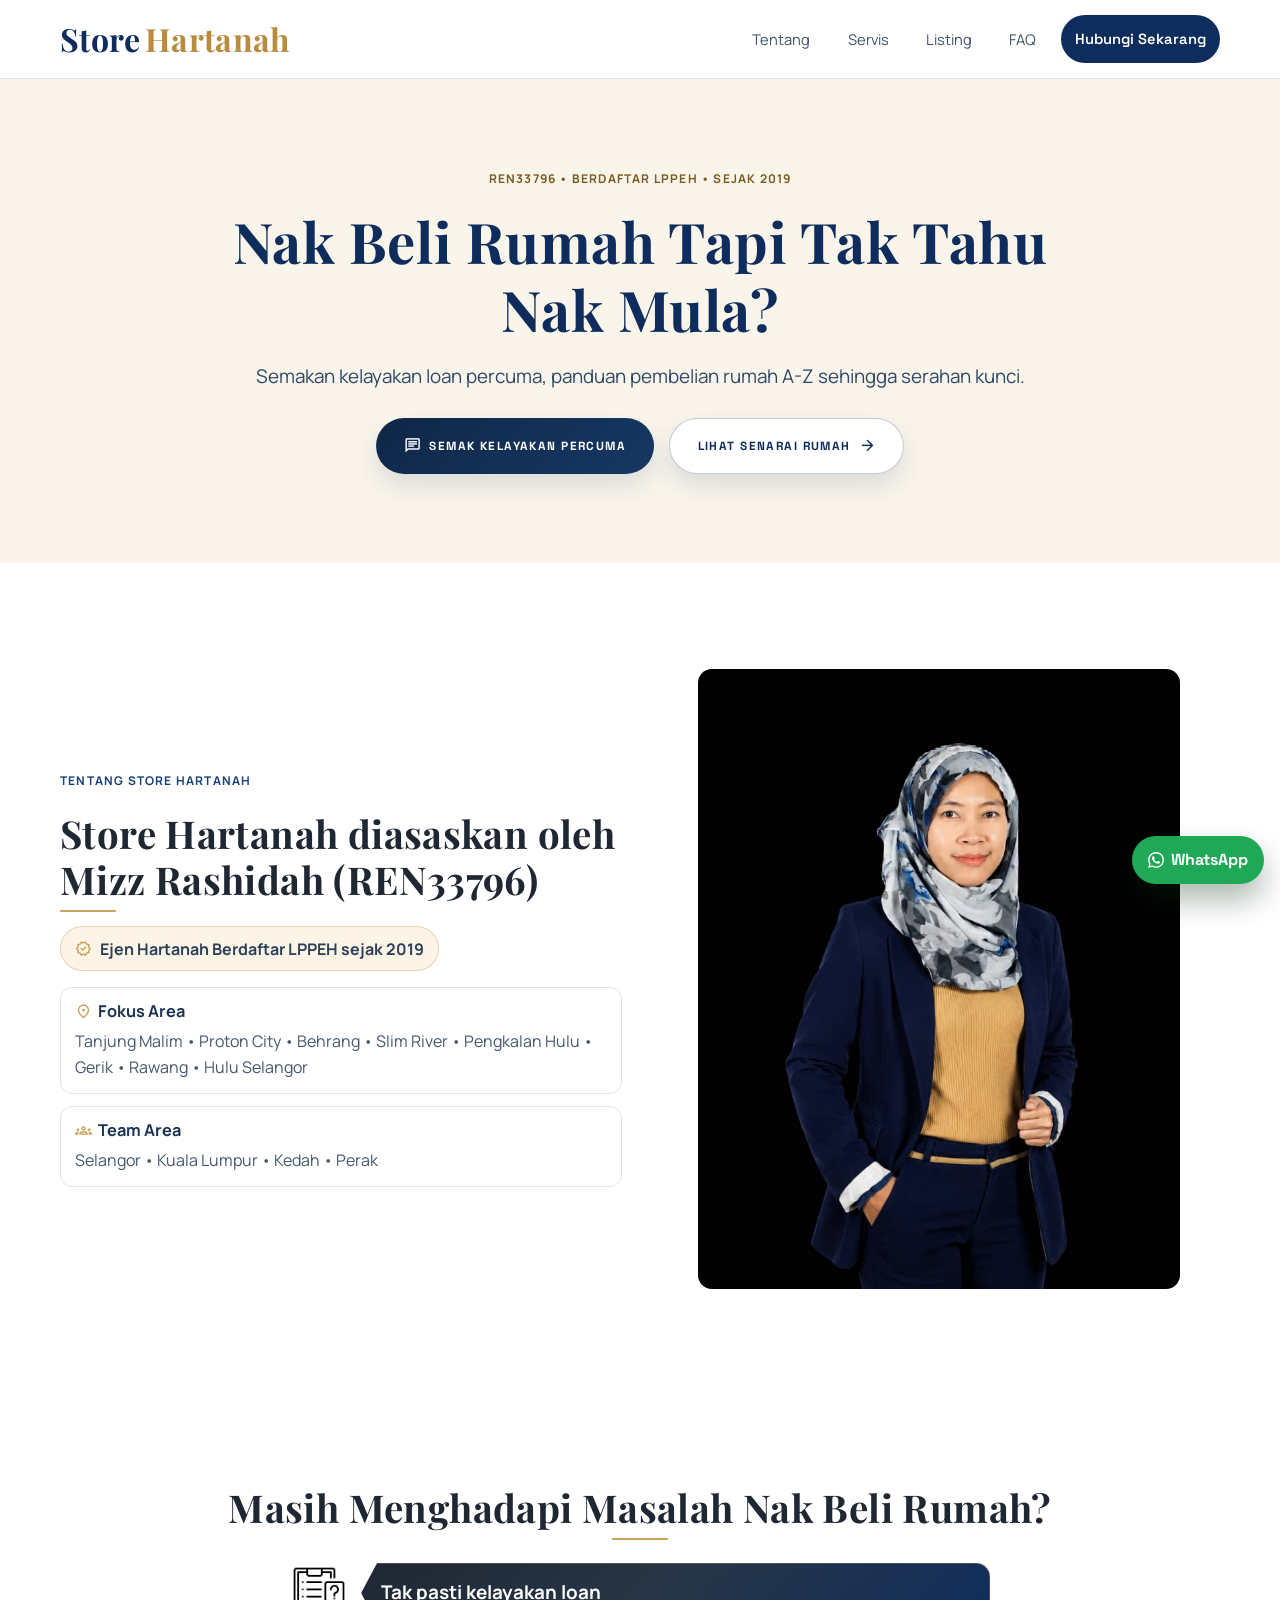
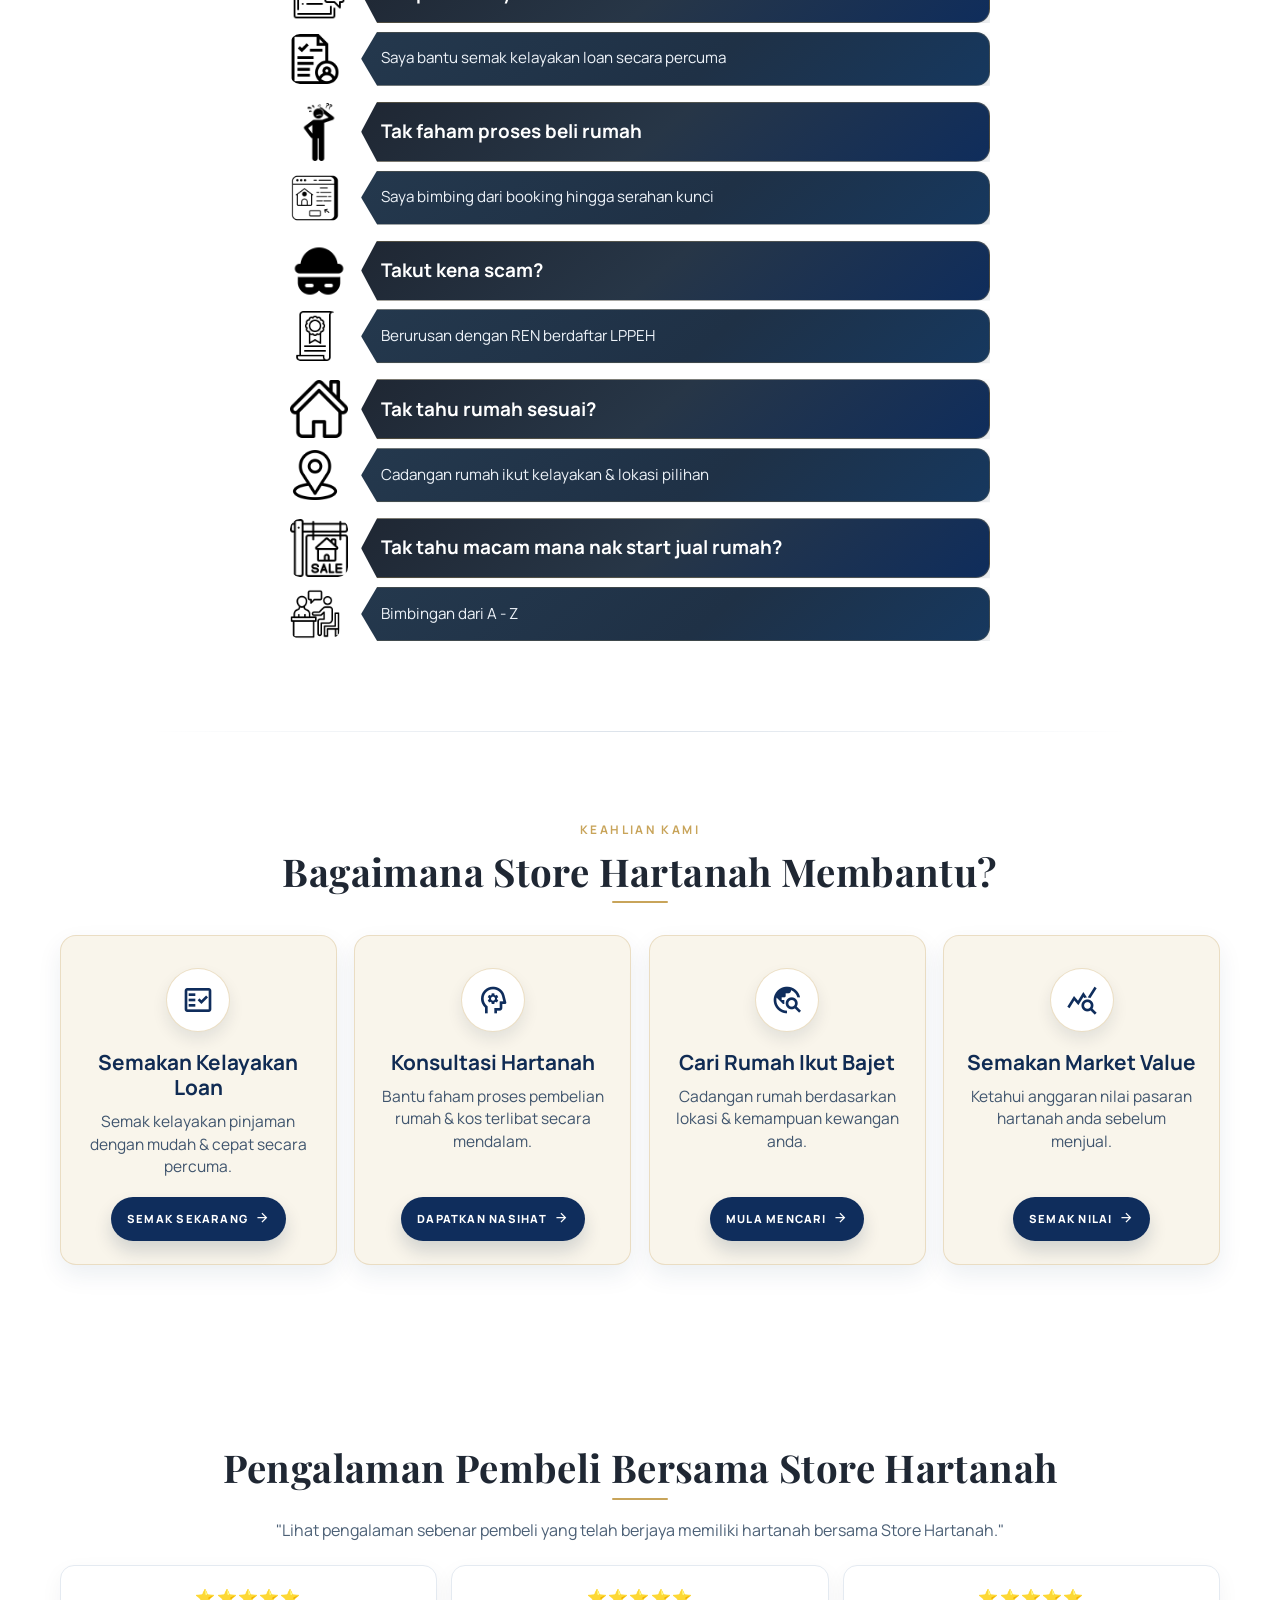
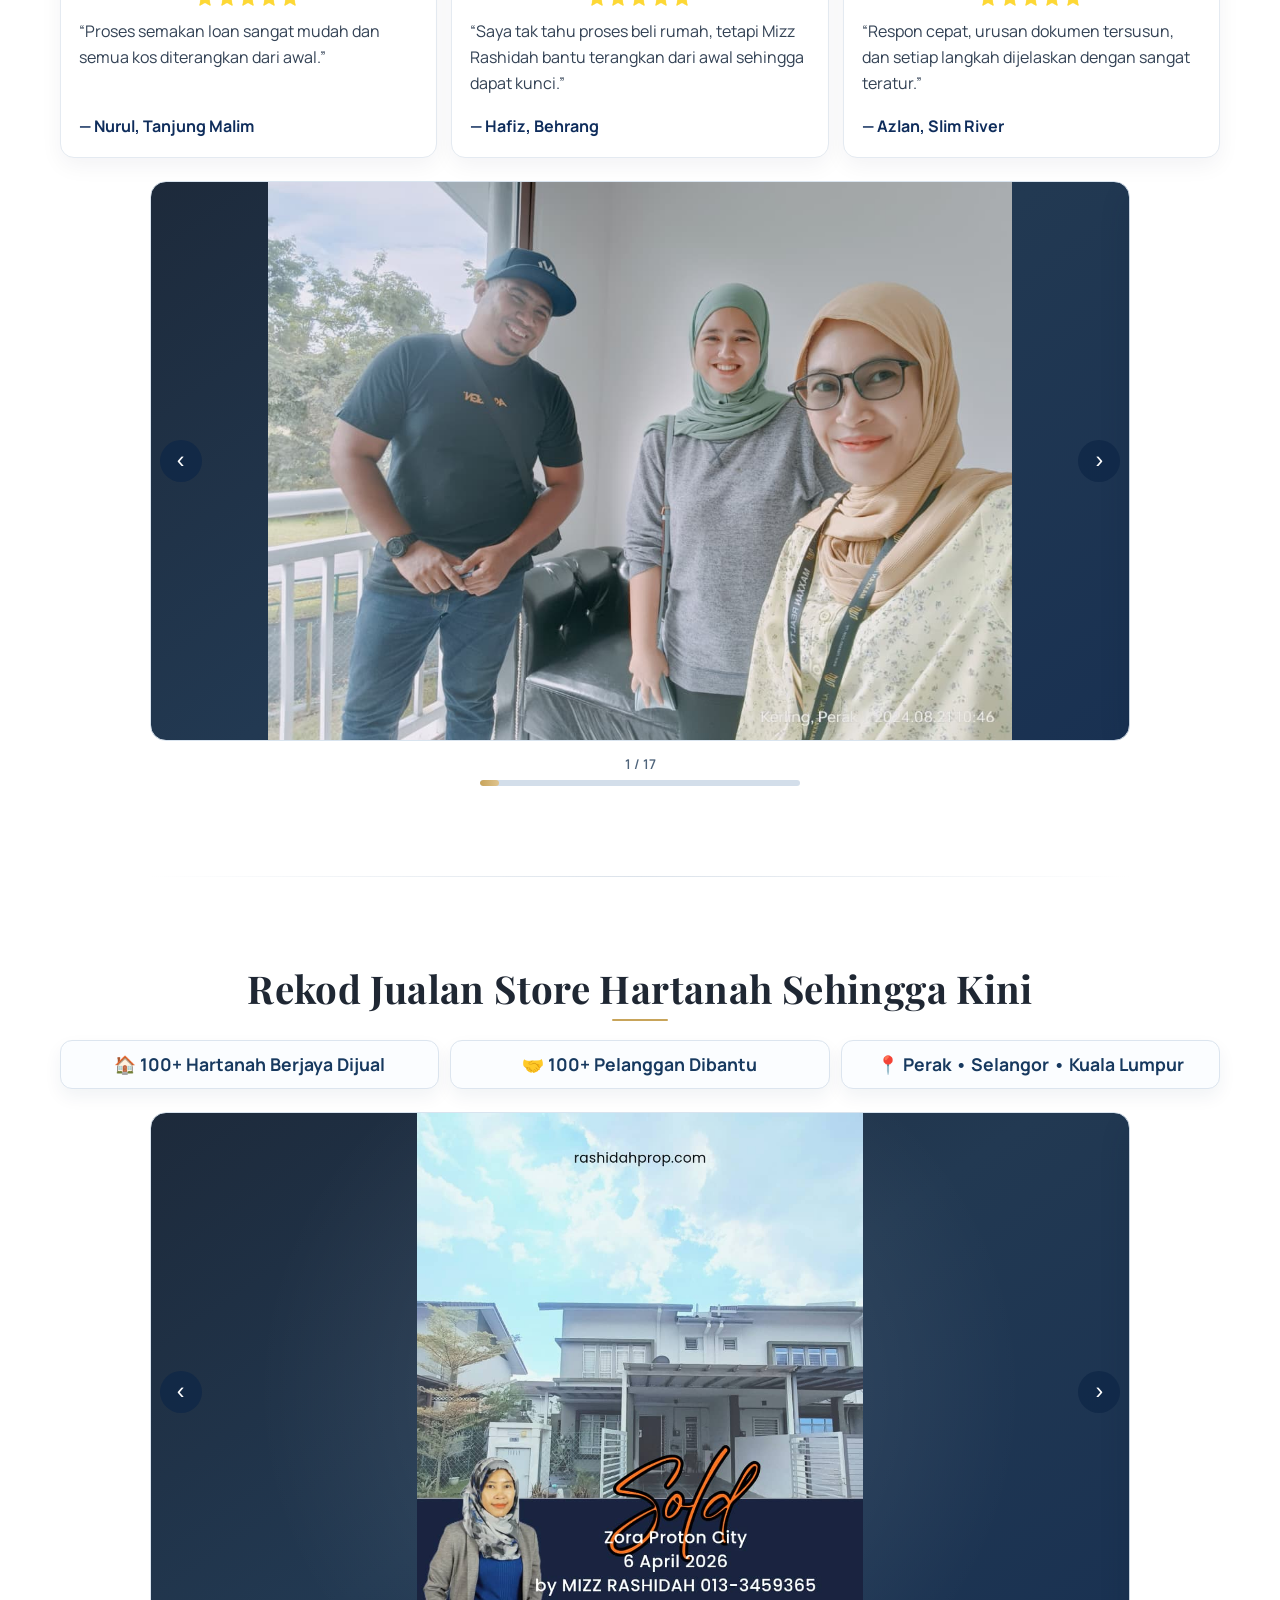
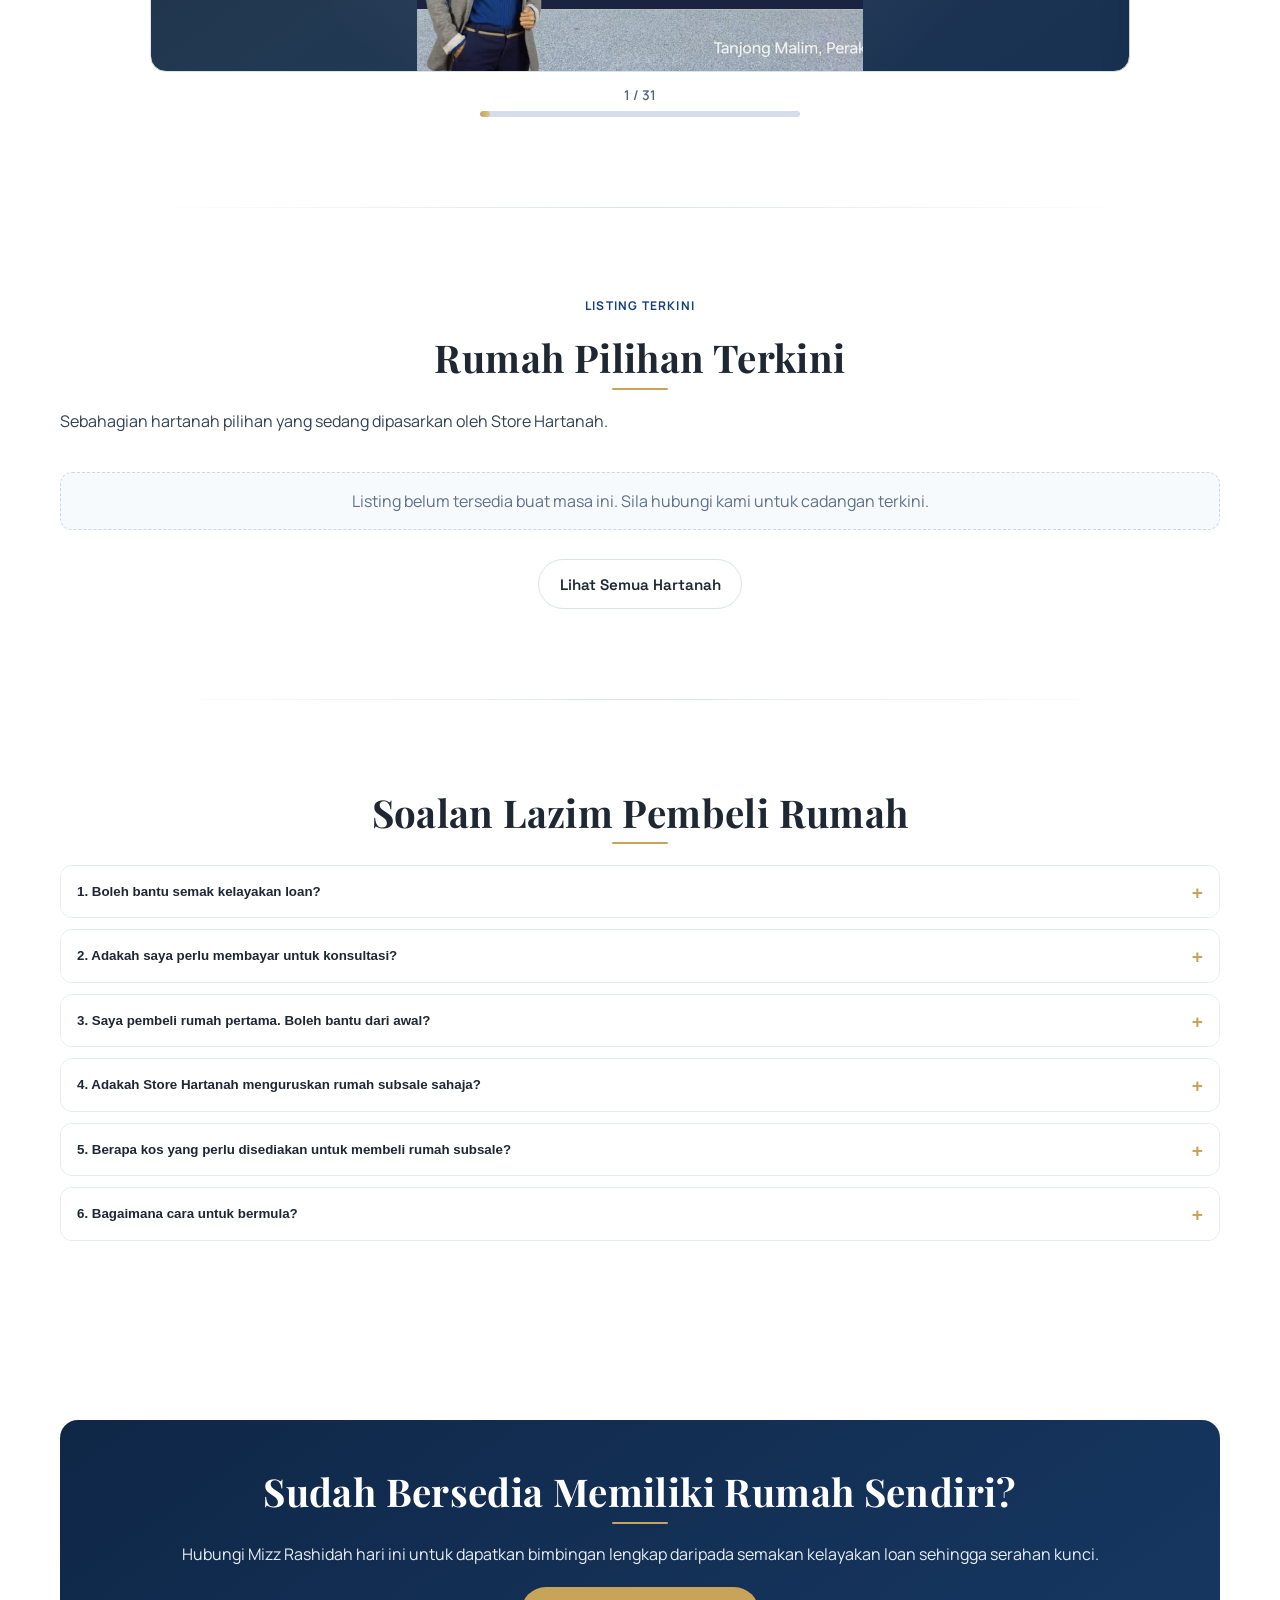
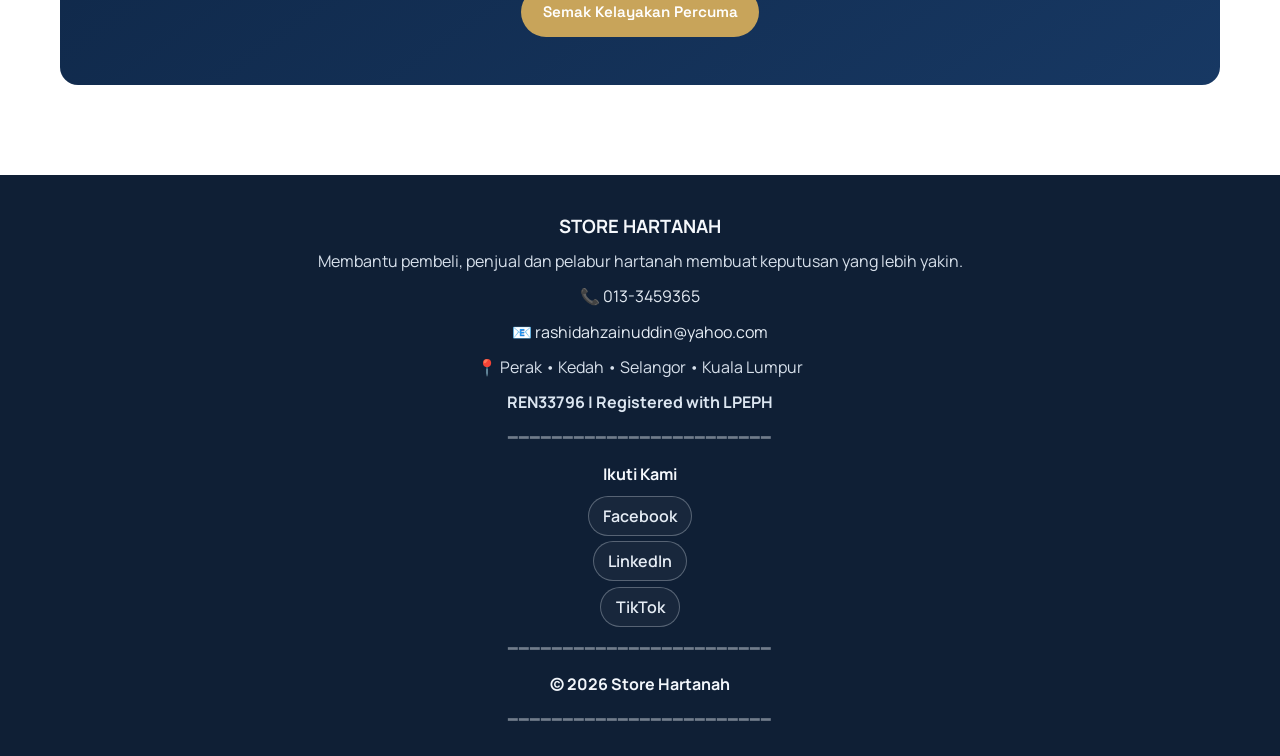
==== index.html @ 4106e230 "update" ====
<!doctype html>
<html lang="ms">
  <head>
    <meta charset="UTF-8" />
    <meta name="viewport" content="width=device-width, initial-scale=1.0" />
    <link rel="icon" type="image/jpeg" href="assets/logo/7d5cea04-9f6e-4fd5-bb03-fb02c5d42b63.jpeg" />
    <title>Ejen Hartanah Profesional | Semakan Loan & Beli Rumah Mudah</title>
    <meta
      name="description"
      content="Store Hartanah membantu anda membeli rumah dengan lebih mudah melalui semakan loan percuma, konsultasi dan servis profesional hingga serahan kunci."
    />
    <meta
      name="keywords"
      content="ejen hartanah malaysia, semakan loan rumah, beli rumah pertama, property agent malaysia, rumah ikut bajet"
    />
    <meta name="theme-color" content="#0f2747" />

    <meta property="og:title" content="Ejen Hartanah Profesional | Semakan Loan & Beli Rumah Mudah" />
    <meta
      property="og:description"
      content="Store Hartanah membantu anda membeli rumah dengan lebih mudah melalui semakan loan percuma, konsultasi dan servis profesional hingga serahan kunci."
    />
    <meta property="og:type" content="website" />
    <meta property="og:url" content="https://storehartanah.my/" />
    <meta
      property="og:image"
      content="https://storehartanah.com/assets/hero/b75563df-3a64-4e95-9512-d5dcabf07ab9.png"
    />

    <meta name="twitter:card" content="summary_large_image" />
    <meta name="twitter:title" content="Ejen Hartanah Profesional | Semakan Loan & Beli Rumah Mudah" />
    <meta
      name="twitter:description"
      content="Store Hartanah membantu anda membeli rumah dengan lebih mudah melalui semakan loan percuma, konsultasi dan servis profesional hingga serahan kunci."
    />
    <meta
      name="twitter:image"
      content="https://storehartanah.com/assets/hero/b75563df-3a64-4e95-9512-d5dcabf07ab9.png"
    />

    <link rel="preconnect" href="https://fonts.googleapis.com" />
    <link rel="preconnect" href="https://fonts.gstatic.com" crossorigin />
    <link
      href="https://fonts.googleapis.com/css2?family=Manrope:wght@400;500;600;700&family=Playfair+Display:wght@600;700&family=Space+Grotesk:wght@500;600;700&display=swap"
      rel="stylesheet"
    />
    <link
      href="https://fonts.googleapis.com/css2?family=Material+Symbols+Outlined:wght,FILL@100..700,0..1&display=swap"
      rel="stylesheet"
    />
    <link rel="stylesheet" href="styles.css" />

    <script type="application/ld+json">
      {
        "@context": "https://schema.org",
        "@type": "RealEstateAgent",
        "name": "Store Hartanah",
        "description": "Semakan loan percuma, konsultasi dan bantuan urusan beli rumah hingga serahan kunci.",
        "url": "https://storehartanah.my/",
        "telephone": "+60133459365",
        "areaServed": [
          "Slim River",
          "Behrang",
          "Tanjung Malim",
          "Proton City",
          "Bidor",
          "Gerik",
          "Pengkalan Hulu"
        ],
        "foundingDate": "2019",
        "employee": {
          "@type": "Person",
          "name": "Nur Rashidah Binti Zainuddin",
          "jobTitle": "Real Estate Negotiator",
          "identifier": "REN33796"
        },
        "sameAs": ["https://wa.me/60133459365"],
        "makesOffer": {
          "@type": "OfferCatalog",
          "name": "Servis Store Hartanah",
          "itemListElement": [
            {
              "@type": "Offer",
              "name": "Semakan Kelayakan Loan"
            },
            {
              "@type": "Offer",
              "name": "Konsultasi Hartanah"
            },
            {
              "@type": "Offer",
              "name": "Cari Rumah Ikut Bajet"
            }
          ]
        }
      }
    </script>
  </head>
  <body>
    <header class="site-header" id="top">
      <nav class="navbar container" aria-label="Navigasi Utama">
        <a class="brand" href="#hero" aria-label="Store Hartanah">
          <span class="brand-wordmark" aria-hidden="true">
            <span class="brand-store">Store</span>
            <span class="brand-hartanah">Hartanah</span>
          </span>
        </a>

        <button
          class="menu-toggle"
          type="button"
          aria-expanded="false"
          aria-controls="mobile-menu"
          aria-label="Buka menu"
          data-menu-toggle
        >
          <span></span>
          <span></span>
          <span></span>
        </button>

        <ul class="nav-links" data-desktop-nav>
          <li><a href="#about">Tentang</a></li>
          <li><a href="#services">Servis</a></li>
          <li><a href="listing.html">Listing</a></li>
          <li><a href="#faq">FAQ</a></li>
          <li>
            <a
              class="btn btn-primary btn-nav"
              href="https://wa.me/60133459365"
              target="_blank"
              rel="noopener noreferrer"
              >Hubungi Sekarang</a
            >
          </li>
        </ul>
      </nav>

      <div class="menu-backdrop" data-menu-backdrop></div>
      <div class="mobile-menu" id="mobile-menu" data-mobile-menu>
        <a href="#hero" data-nav-link>Utama</a>
        <a href="#about" data-nav-link>Tentang</a>
        <a href="#services" data-nav-link>Servis</a>
        <a href="listing.html" data-nav-link>Listing</a>
        <a href="#testimoni" data-nav-link>Testimoni</a>
        <a href="#faq" data-nav-link>FAQ</a>
        <a
          class="btn btn-primary"
          href="https://wa.me/60133459365"
          target="_blank"
          rel="noopener noreferrer"
          >Hubungi Mizz Rashidah</a
        >
      </div>
    </header>

    <main>
      <section class="hero section" id="hero">
        <div class="container hero-grid">
          <div class="hero-copy reveal">
            <p class="eyebrow">REN33796 • BERDAFTAR LPPEH • SEJAK 2019</p>
            <h1>Nak Beli Rumah Tapi Tak Tahu Nak Mula?</h1>
            <p class="lead">
              Semakan kelayakan loan percuma, panduan pembelian rumah A-Z sehingga serahan kunci.
            </p>
            <div class="hero-actions">
              <a
                class="btn btn-primary"
                href="https://wa.me/60133459365"
                target="_blank"
                rel="noopener noreferrer"
                ><span class="material-symbols-outlined" aria-hidden="true">chat</span> Semak Kelayakan
                Percuma</a
              >
              <a class="btn btn-secondary" href="listing.html"
                >Lihat Senarai Rumah
                <span class="material-symbols-outlined" aria-hidden="true">arrow_forward</span></a
              >
            </div>
          </div>
        </div>
      </section>

      <section class="about section" id="about">
        <div class="container split reverse reveal">
          <figure>
            <img
              class="about-owner-img"
              src="assets/about/4234637a-81a8-4219-8624-8d60d3302870.jpeg"
              width="718"
              height="1080"
              alt="Mizz Rashidah, Store Hartanah"
              loading="lazy"
            />
          </figure>
          <div class="about-copy">
            <p class="eyebrow">Tentang Store Hartanah</p>
            <h2>Store Hartanah diasaskan oleh Mizz Rashidah (REN33796)</h2>
            <p class="about-pill">
              <span class="material-symbols-outlined" aria-hidden="true">verified</span>
              Ejen Hartanah Berdaftar LPPEH sejak 2019
            </p>
            <div class="about-areas">
              <article class="about-area-card">
                <h3>
                  <span class="material-symbols-outlined" aria-hidden="true">location_on</span>
                  Fokus Area
                </h3>
                <p>
                  Tanjung Malim • Proton City • Behrang • Slim River • Pengkalan Hulu • Gerik •
                  Rawang • Hulu Selangor
                </p>
              </article>
              <article class="about-area-card">
                <h3>
                  <span class="material-symbols-outlined" aria-hidden="true">groups</span>
                  Team Area
                </h3>
                <p>Selangor • Kuala Lumpur • Kedah • Perak</p>
              </article>
            </div>
          </div>
        </div>
      </section>

      <section class="problem section" id="problem">
        <div class="container reveal">
          <h2 class="center-heading">Masih Menghadapi Masalah Nak Beli Rumah?</h2>
          <div class="problem-grid">
            <article class="problem-item">
              <div class="problem-row problem-row-head">
                <img
                  class="problem-icon"
                  src="assets/masalah/takpastikelayakanloan.png"
                  alt="Ikon masalah kelayakan loan"
                  width="96"
                  height="96"
                  loading="lazy"
                />
                <h3>Tak pasti kelayakan loan</h3>
              </div>
              <div class="problem-row problem-row-sub">
                <img
                  class="problem-icon problem-icon-sub"
                  src="assets/masalah/sayabantusemakkelayakanloansecarapercuma.png"
                  alt="Ikon bantuan semak kelayakan loan"
                  width="96"
                  height="96"
                  loading="lazy"
                />
                <p>Saya bantu semak kelayakan loan secara percuma</p>
              </div>
            </article>
            <article class="problem-item">
              <div class="problem-row problem-row-head">
                <img
                  class="problem-icon"
                  src="assets/masalah/takfahamprosesbelirumah.png"
                  alt="Ikon masalah faham proses beli rumah"
                  width="96"
                  height="96"
                  loading="lazy"
                />
                <h3>Tak faham proses beli rumah</h3>
              </div>
              <div class="problem-row problem-row-sub">
                <img
                  class="problem-icon problem-icon-sub"
                  src="assets/masalah/sayabimbingdaribookinghinggaserahkunci.png"
                  alt="Ikon bimbingan proses beli rumah"
                  width="96"
                  height="96"
                  loading="lazy"
                />
                <p>Saya bimbing dari booking hingga serahan kunci</p>
              </div>
            </article>
            <article class="problem-item">
              <div class="problem-row problem-row-head">
                <img
                  class="problem-icon"
                  src="assets/masalah/alert.png"
                  alt="Ikon amaran scam hartanah"
                  width="96"
                  height="96"
                  loading="lazy"
                />
                <h3>Takut kena scam?</h3>
              </div>
              <div class="problem-row problem-row-sub">
                <img
                  class="problem-icon problem-icon-sub"
                  src="assets/masalah/berusurandenganrenberdaftar.png"
                  alt="Ikon REN berdaftar LPPEH"
                  width="96"
                  height="96"
                  loading="lazy"
                />
                <p>Berurusan dengan REN berdaftar LPPEH</p>
              </div>
            </article>
            <article class="problem-item">
              <div class="problem-row problem-row-head">
                <img
                  class="problem-icon"
                  src="assets/masalah/taktahurumahygsesaui.png"
                  alt="Ikon rumah sesuai"
                  width="96"
                  height="96"
                  loading="lazy"
                />
                <h3>Tak tahu rumah sesuai?</h3>
              </div>
              <div class="problem-row problem-row-sub">
                <img
                  class="problem-icon problem-icon-sub"
                  src="assets/masalah/cadanganrumahikutkelayakan.png"
                  alt="Ikon cadangan lokasi rumah"
                  width="96"
                  height="96"
                  loading="lazy"
                />
                <p>Cadangan rumah ikut kelayakan &amp; lokasi pilihan</p>
              </div>
            </article>
            <article class="problem-item">
              <div class="problem-row problem-row-head">
                <img
                  class="problem-icon"
                  src="assets/masalah/taktahumcmmananakstartjualrumah.png"
                  alt="Ikon mula jual rumah"
                  width="96"
                  height="96"
                  loading="lazy"
                />
                <h3>Tak tahu macam mana nak start jual rumah?</h3>
              </div>
              <div class="problem-row problem-row-sub">
                <img
                  class="problem-icon problem-icon-sub"
                  src="assets/masalah/bimbingandaria-z.png"
                  alt="Ikon bimbingan jual rumah"
                  width="96"
                  height="96"
                  loading="lazy"
                />
                <p>Bimbingan dari A - Z</p>
              </div>
            </article>
          </div>
        </div>
      </section>

      <section class="services services-modern section section-divider" id="services">
        <div class="container reveal">
          <div class="services-intro">
            <p class="services-kicker">Keahlian Kami</p>
            <h2 class="center-heading">Bagaimana Store Hartanah Membantu?</h2>
          </div>
          <div class="services-grid">
            <article class="service-card">
              <span class="service-icon-circle" aria-hidden="true">
                <span class="material-symbols-outlined service-icon-symbol">fact_check</span>
              </span>
              <h3>Semakan Kelayakan Loan</h3>
              <p>Semak kelayakan pinjaman dengan mudah &amp; cepat secara percuma.</p>
              <a
                class="service-link service-link-button"
                href="https://wa.me/60133459365"
                target="_blank"
                rel="noopener noreferrer"
              >
                Semak Sekarang
                <span class="material-symbols-outlined service-link-icon" aria-hidden="true"
                  >arrow_forward</span
                >
              </a>
            </article>
            <article class="service-card">
              <span class="service-icon-circle" aria-hidden="true">
                <span class="material-symbols-outlined service-icon-symbol">psychology</span>
              </span>
              <h3>Konsultasi Hartanah</h3>
              <p>Bantu faham proses pembelian rumah &amp; kos terlibat secara mendalam.</p>
              <a
                class="service-link service-link-button"
                href="https://wa.me/60133459365"
                target="_blank"
                rel="noopener noreferrer"
              >
                Dapatkan Nasihat
                <span class="material-symbols-outlined service-link-icon" aria-hidden="true"
                  >arrow_forward</span
                >
              </a>
            </article>
            <article class="service-card">
              <span class="service-icon-circle" aria-hidden="true">
                <span class="material-symbols-outlined service-icon-symbol">travel_explore</span>
              </span>
              <h3>Cari Rumah Ikut Bajet</h3>
              <p>Cadangan rumah berdasarkan lokasi &amp; kemampuan kewangan anda.</p>
              <a
                class="service-link service-link-button"
                href="https://wa.me/60133459365"
                target="_blank"
                rel="noopener noreferrer"
              >
                Mula Mencari
                <span class="material-symbols-outlined service-link-icon" aria-hidden="true"
                  >arrow_forward</span
                >
              </a>
            </article>
            <article class="service-card">
              <span class="service-icon-circle" aria-hidden="true">
                <span class="material-symbols-outlined service-icon-symbol">query_stats</span>
              </span>
              <h3>Semakan Market Value</h3>
              <p>Ketahui anggaran nilai pasaran hartanah anda sebelum menjual.</p>
              <a
                class="service-link service-link-button"
                href="https://wa.me/60133459365"
                target="_blank"
                rel="noopener noreferrer"
              >
                Semak Nilai
                <span class="material-symbols-outlined service-link-icon" aria-hidden="true"
                  >arrow_forward</span
                >
              </a>
            </article>
          </div>
        </div>
      </section>

      <section class="testimoni section" id="testimoni">
        <div class="container reveal">
          <h2 class="center-heading">Pengalaman Pembeli Bersama Store Hartanah</h2>
          <p class="center-subheading">
            "Lihat pengalaman sebenar pembeli yang telah berjaya memiliki hartanah bersama Store Hartanah."
          </p>
          <div class="testimoni-grid">
            <blockquote class="card">
              <p>
                <span class="testimonial-stars">⭐⭐⭐⭐⭐</span>
                “Proses semakan loan sangat mudah dan semua kos diterangkan dari awal.”
              </p>
              <cite>— Nurul, Tanjung Malim</cite>
            </blockquote>
            <blockquote class="card">
              <p>
                <span class="testimonial-stars">⭐⭐⭐⭐⭐</span>
                “Saya tak tahu proses beli rumah, tetapi Mizz Rashidah bantu terangkan dari awal sehingga
                dapat kunci.”
              </p>
              <cite>— Hafiz, Behrang</cite>
            </blockquote>
            <blockquote class="card">
              <p>
                <span class="testimonial-stars">⭐⭐⭐⭐⭐</span>
                “Respon cepat, urusan dokumen tersusun, dan setiap langkah dijelaskan dengan sangat
                teratur.”
              </p>
              <cite>— Azlan, Slim River</cite>
            </blockquote>
          </div>
          <div class="testimonial-media-block" data-testimonial-carousel-root></div>
        </div>
      </section>

      <section class="sold-record section section-divider" id="sold-record">
        <div class="container reveal">
          <h2 class="center-heading">Rekod Jualan Store Hartanah Sehingga Kini</h2>
          <div class="sold-counter-grid">
            <article class="sold-counter-item">
              <h3>🏠 100+ Hartanah Berjaya Dijual</h3>
            </article>
            <article class="sold-counter-item">
              <h3>🤝 100+ Pelanggan Dibantu</h3>
            </article>
            <article class="sold-counter-item">
              <h3>📍 Perak • Selangor • Kuala Lumpur</h3>
            </article>
          </div>
          <div class="testimonial-media-block" data-sold-carousel-root></div>
        </div>
      </section>

      <section class="listing section section-divider" id="listing">
        <div class="container reveal">
          <p class="eyebrow center-eyebrow">Listing Terkini</p>
          <h2 class="center-heading">Rumah Pilihan Terkini</h2>
          <p>Sebahagian hartanah pilihan yang sedang dipasarkan oleh Store Hartanah.</p>
          <div class="listing-grid" data-listing-grid data-listing-limit="6"></div>
          <p class="listing-empty" data-listing-empty hidden>
            Listing belum tersedia buat masa ini. Sila hubungi kami untuk cadangan terkini.
          </p>
          <div class="listing-actions">
            <a class="btn btn-secondary" href="listing.html">Lihat Semua Hartanah</a>
          </div>
        </div>
      </section>

      <section class="faq section section-divider" id="faq">
        <div class="container reveal">
          <h2 class="center-heading">Soalan Lazim Pembeli Rumah</h2>
          <div class="faq-list" data-faq-root>
            <article class="faq-item" data-faq-item>
              <button class="faq-question" type="button" aria-expanded="false">
                1. Boleh bantu semak kelayakan loan?
              </button>
              <div class="faq-answer">
                <p>
                  👉 Ya. Semakan awal kelayakan pinjaman boleh dibuat secara percuma sebelum anda mula
                  mencari rumah yang sesuai.
                </p>
              </div>
            </article>
            <article class="faq-item" data-faq-item>
              <button class="faq-question" type="button" aria-expanded="false">
                2. Adakah saya perlu membayar untuk konsultasi?
              </button>
              <div class="faq-answer">
                <p>
                  👉 Tidak. Konsultasi awal dan semakan kelayakan adalah percuma tanpa sebarang
                  komitmen.
                </p>
              </div>
            </article>
            <article class="faq-item" data-faq-item>
              <button class="faq-question" type="button" aria-expanded="false">
                3. Saya pembeli rumah pertama. Boleh bantu dari awal?
              </button>
              <div class="faq-answer">
                <p>
                  👉 Ya. Kami membantu dari semakan kelayakan loan, pemilihan rumah, urusan pinjaman
                  sehingga serahan kunci.
                </p>
              </div>
            </article>
            <article class="faq-item" data-faq-item>
              <button class="faq-question" type="button" aria-expanded="false">
                4. Adakah Store Hartanah menguruskan rumah subsale sahaja?
              </button>
              <div class="faq-answer">
                <p>
                  👉 Tidak. Kami juga membantu urusan rumah baru (under construction), tanah, hartanah
                  komersial dan pelaburan hartanah.
                </p>
              </div>
            </article>
            <article class="faq-item" data-faq-item>
              <button class="faq-question" type="button" aria-expanded="false">
                5. Berapa kos yang perlu disediakan untuk membeli rumah subsale?
              </button>
              <div class="faq-answer">
                <p>
                  Kos bergantung kepada harga rumah dan kelayakan pembeli. Kami akan membantu menerangkan
                  anggaran kos yang terlibat sebelum anda membuat keputusan.
                </p>
              </div>
            </article>
            <article class="faq-item" data-faq-item>
              <button class="faq-question" type="button" aria-expanded="false">
                6. Bagaimana cara untuk bermula?
              </button>
              <div class="faq-answer">
                <p>
                  👉 Mudah. Hubungi Mizz Rashidah melalui WhatsApp untuk semakan awal dan konsultasi
                  percuma.
                </p>
              </div>
            </article>
          </div>
        </div>
      </section>

      <section class="cta section" id="cta">
        <div class="container cta-panel reveal">
          <h2>Sudah Bersedia Memiliki Rumah Sendiri?</h2>
          <p>
            Hubungi Mizz Rashidah hari ini untuk dapatkan bimbingan lengkap daripada semakan kelayakan
            loan sehingga serahan kunci.
          </p>
          <a
            class="btn btn-gold"
            href="https://wa.me/60133459365"
            target="_blank"
            rel="noopener noreferrer"
            >Semak Kelayakan Percuma</a
          >
        </div>
      </section>
    </main>

    <footer class="site-footer" id="footer">
      <div class="container footer-simple">
        <h3>STORE HARTANAH</h3>
        <p class="footer-desc">
          Membantu pembeli, penjual dan pelabur hartanah membuat keputusan yang lebih yakin.
        </p>
        <p>📞 <a href="tel:+60133459365">013-3459365</a></p>
        <p>📧 <a href="mailto:rashidahzainuddin@yahoo.com">rashidahzainuddin@yahoo.com</a></p>
        <p>📍 Perak • Kedah • Selangor • Kuala Lumpur</p>
        <p class="footer-ren">REN33796 | Registered with LPEPH</p>

        <p class="footer-separator">━━━━━━━━━━━━━━━━━━━━━━━━</p>

        <h4>Ikuti Kami</h4>
        <ul class="footer-social-list">
          <li>
            <a
              class="footer-social-link"
              href="https://www.facebook.com/share/1Cqb9Rb7jR/"
              target="_blank"
              rel="noopener noreferrer"
              >Facebook</a
            >
          </li>
          <li>
            <a
              class="footer-social-link"
              href="https://www.linkedin.com/in/mizz-rashidah-commercial-property-specialist-b59999238"
              target="_blank"
              rel="noopener noreferrer"
              >LinkedIn</a
            >
          </li>
          <li>
            <a
              class="footer-social-link"
              href="https://www.tiktok.com/@store_hartanah?_r=1&_t=ZS-96qt3junIsX"
              target="_blank"
              rel="noopener noreferrer"
              >TikTok</a
            >
          </li>
        </ul>

        <p class="footer-separator">━━━━━━━━━━━━━━━━━━━━━━━━</p>
        <p class="footer-copy">© 2026 Store Hartanah</p>
        <p class="footer-separator">━━━━━━━━━━━━━━━━━━━━━━━━</p>
      </div>
    </footer>

    <a
      class="floating-wa"
      href="https://wa.me/60133459365"
      target="_blank"
      rel="noopener noreferrer"
      aria-label="WhatsApp Store Hartanah"
      ><svg viewBox="0 0 24 24" aria-hidden="true" focusable="false">
        <path
          d="M20.52 3.48A11.86 11.86 0 0 0 12.08 0C5.54 0 .2 5.34.2 11.9c0 2.1.55 4.15 1.6 5.96L0 24l6.3-1.73a11.84 11.84 0 0 0 5.77 1.48h.01c6.55 0 11.89-5.34 11.9-11.9a11.82 11.82 0 0 0-3.46-8.37ZM12.08 21.7h-.01a9.8 9.8 0 0 1-4.99-1.37l-.36-.21-3.74 1.03 1-3.64-.24-.38a9.8 9.8 0 0 1-1.52-5.23c0-5.42 4.4-9.82 9.83-9.82 2.63 0 5.1 1.02 6.95 2.88a9.77 9.77 0 0 1 2.88 6.95c0 5.42-4.41 9.82-9.83 9.82Zm5.38-7.33c-.3-.15-1.78-.88-2.06-.98-.27-.1-.47-.15-.67.15-.2.3-.77.98-.95 1.18-.17.2-.35.22-.64.07-.3-.15-1.26-.46-2.4-1.47-.88-.78-1.48-1.74-1.65-2.03-.17-.3-.02-.45.12-.6.13-.13.3-.35.45-.52.15-.18.2-.3.3-.5.1-.2.05-.38-.02-.52-.08-.15-.67-1.63-.92-2.23-.24-.59-.49-.5-.67-.51h-.57c-.2 0-.52.07-.8.38-.27.3-1.04 1.02-1.04 2.48 0 1.45 1.07 2.86 1.22 3.05.15.2 2.1 3.2 5.08 4.49.71.3 1.26.48 1.69.62.71.22 1.35.19 1.86.12.57-.09 1.78-.73 2.03-1.43.25-.7.25-1.29.17-1.42-.07-.12-.27-.2-.57-.35Z"
        />
      </svg><span>WhatsApp</span></a
    >

    <div class="testimonial-lightbox" data-testimonial-lightbox hidden>
      <button class="testimonial-lightbox-close" type="button" aria-label="Tutup paparan gambar">
        ×
      </button>
      <button
        class="testimonial-lightbox-nav prev"
        type="button"
        data-testimonial-lightbox-prev
        aria-label="Gambar sebelumnya"
      >
        ‹
      </button>
      <div class="testimonial-lightbox-stage" data-testimonial-lightbox-stage>
        <img src="" alt="Gambar testimoni pelanggan Store Hartanah" data-testimonial-lightbox-image />
      </div>
      <button
        class="testimonial-lightbox-nav next"
        type="button"
        data-testimonial-lightbox-next
        aria-label="Gambar seterusnya"
      >
        ›
      </button>
      <p class="testimonial-lightbox-count" data-testimonial-lightbox-count></p>
    </div>

    <div class="testimonial-lightbox" data-sold-lightbox hidden>
      <button class="testimonial-lightbox-close" type="button" aria-label="Tutup paparan gambar">
        ×
      </button>
      <button
        class="testimonial-lightbox-nav prev"
        type="button"
        data-sold-lightbox-prev
        aria-label="Gambar sebelumnya"
      >
        ‹
      </button>
      <div class="testimonial-lightbox-stage" data-sold-lightbox-stage>
        <img src="" alt="Gambar rekod jualan Store Hartanah" data-sold-lightbox-image />
      </div>
      <button
        class="testimonial-lightbox-nav next"
        type="button"
        data-sold-lightbox-next
        aria-label="Gambar seterusnya"
      >
        ›
      </button>
      <p class="testimonial-lightbox-count" data-sold-lightbox-count></p>
    </div>
    <script src="script.js" defer></script>
  </body>
</html>
---- styles.css ----
:root {
  --navy: #0f2d5c;
  --navy-soft: #173f78;
  --charcoal: #1f2733;
  --text: #324154;
  --white: #ffffff;
  --offwhite: #f5f7fa;
  --line: #dbe2ea;
  --gold: #c8a45a;
  --gold-soft: #e1c993;
  --shadow: 0 14px 35px rgba(15, 39, 71, 0.1);
  --radius: 14px;
  --container: 1160px;
}

* {
  box-sizing: border-box;
}

html {
  scroll-behavior: smooth;
}

body {
  margin: 0;
  font-family: "Manrope", sans-serif;
  color: var(--text);
  background: #ffffff;
  line-height: 1.65;
}

body.lightbox-open {
  overflow: hidden;
}

img {
  max-width: 100%;
  display: block;
  border-radius: var(--radius);
  object-fit: cover;
  aspect-ratio: 16 / 10;
}

.material-symbols-outlined {
  font-variation-settings: "FILL" 0, "wght" 400, "GRAD" 0, "opsz" 24;
  display: inline-block;
  vertical-align: middle;
  line-height: 1;
}

a {
  color: inherit;
  text-decoration: none;
}

.container {
  width: min(100% - 2rem, var(--container));
  margin-inline: auto;
}

.section {
  padding: clamp(4rem, 7vw, 6.2rem) 0;
}

.section-divider {
  position: relative;
}

.section-divider::before {
  content: "";
  position: absolute;
  top: 0;
  left: 50%;
  transform: translateX(-50%);
  width: min(90%, 980px);
  height: 1px;
  background: linear-gradient(90deg, transparent, var(--line), transparent);
}

h1,
h2,
h3,
h4 {
  margin: 0 0 1.1rem;
  color: var(--charcoal);
  line-height: 1.22;
}

h1,
h2 {
  font-family: "Playfair Display", serif;
  letter-spacing: 0.01em;
}

h1 {
  font-size: clamp(2rem, 4.8vw, 3.5rem);
}

h2 {
  font-size: clamp(1.7rem, 3vw, 2.45rem);
  position: relative;
  display: inline-block;
  padding-bottom: 0.55rem;
}

h2::after {
  content: "";
  position: absolute;
  left: 0;
  bottom: 0;
  width: 56px;
  height: 2px;
  border-radius: 999px;
  background: var(--gold);
}

h3 {
  font-size: 1.15rem;
}

p {
  margin: 0 0 1.2rem;
}

.eyebrow {
  margin-bottom: 1.15rem;
  font-weight: 700;
  text-transform: uppercase;
  letter-spacing: 0.1em;
  color: var(--navy-soft);
  font-size: 0.75rem;
}

.center-heading {
  display: block;
  width: fit-content;
  margin-inline: auto;
  text-align: center;
}

.center-heading::after {
  left: 50%;
  transform: translateX(-50%);
}

.center-eyebrow {
  text-align: center;
}

.center-subheading {
  margin: 0.2rem auto 1.2rem;
  max-width: 760px;
  text-align: center;
  color: #4c6076;
}

.lead {
  font-size: clamp(1rem, 2vw, 1.18rem);
  margin-bottom: 1.6rem;
}

.btn {
  display: inline-flex;
  align-items: center;
  justify-content: center;
  min-height: 48px;
  padding: 0.72rem 1.3rem;
  border-radius: 999px;
  border: 1px solid transparent;
  font-family: "Space Grotesk", sans-serif;
  font-size: 0.95rem;
  font-weight: 600;
  transition: transform 0.25s ease, box-shadow 0.25s ease, background-color 0.25s ease,
    color 0.25s ease;
}

.btn:hover,
.btn:focus-visible {
  transform: translateY(-2px);
  box-shadow: var(--shadow);
}

.btn-primary {
  background: var(--navy);
  color: var(--white);
}

.btn-primary:hover,
.btn-primary:focus-visible {
  background: var(--gold);
  color: #182739;
}

.btn-secondary {
  border-color: var(--line);
  color: var(--charcoal);
  background: var(--white);
}

.btn-secondary:hover,
.btn-secondary:focus-visible {
  border-color: var(--gold);
  color: var(--navy);
  background: #fffaf0;
}

.btn-gold {
  background: var(--gold);
  color: var(--white);
}

.btn-gold:hover,
.btn-gold:focus-visible {
  background: #a88750;
}

.site-header {
  position: sticky;
  top: 0;
  z-index: 1000;
  background: rgba(255, 255, 255, 0.94);
  backdrop-filter: blur(10px);
  border-bottom: 1px solid rgba(219, 226, 234, 0.8);
}

.navbar {
  min-height: 78px;
  display: flex;
  align-items: center;
  justify-content: space-between;
  gap: 1rem;
}

.brand {
  display: flex;
  align-items: center;
  max-width: 240px;
}

.brand-wordmark {
  display: inline-flex;
  align-items: baseline;
  gap: 0.28rem;
  font-family: "Playfair Display", serif;
  font-size: 2rem;
  font-weight: 700;
  line-height: 1;
  letter-spacing: 0.01em;
  white-space: nowrap;
}

.brand-store {
  color: var(--navy);
}

.brand-hartanah {
  color: #b88b3d;
}

.nav-links {
  display: none;
  align-items: center;
  gap: 0.7rem;
  list-style: none;
  margin: 0;
  padding: 0;
}

.nav-links a {
  padding: 0.55rem 0.82rem;
  border-radius: 999px;
  font-size: 0.92rem;
  color: #405267;
}

.nav-links .btn-nav {
  color: #ffffff;
}

.nav-links .btn-nav:hover,
.nav-links .btn-nav:focus-visible {
  color: #182739;
}

.nav-links a:not(.btn):hover,
.nav-links a:not(.btn).active {
  color: var(--navy);
  background: #eef3f9;
}

.menu-toggle {
  width: 46px;
  height: 46px;
  border: 1px solid var(--line);
  border-radius: 12px;
  background: var(--white);
  display: grid;
  place-items: center;
  gap: 5px;
  padding: 10px;
  cursor: pointer;
}

.menu-toggle span {
  display: block;
  width: 20px;
  height: 2px;
  background: var(--charcoal);
  transition: transform 0.25s ease, opacity 0.25s ease;
}

.menu-toggle[aria-expanded="true"] span:nth-child(1) {
  transform: translateY(7px) rotate(45deg);
}

.menu-toggle[aria-expanded="true"] span:nth-child(2) {
  opacity: 0;
}

.menu-toggle[aria-expanded="true"] span:nth-child(3) {
  transform: translateY(-7px) rotate(-45deg);
}

.menu-backdrop {
  position: fixed;
  inset: 0;
  background: rgba(0, 0, 0, 0.34);
  opacity: 0;
  pointer-events: none;
  transition: opacity 0.28s ease;
}

.mobile-menu {
  position: fixed;
  top: 79px;
  right: 1rem;
  left: 1rem;
  padding: 1rem;
  border-radius: 18px;
  background: var(--white);
  box-shadow: var(--shadow);
  display: grid;
  gap: 0.35rem;
  transform: translateY(-14px);
  opacity: 0;
  pointer-events: none;
  transition: all 0.28s ease;
}

.mobile-menu a {
  border-radius: 10px;
  padding: 0.72rem 0.85rem;
  text-align: center;
}

.mobile-menu a:not(.btn):hover {
  background: #f2f6fb;
}

.menu-open .menu-backdrop {
  opacity: 1;
  pointer-events: auto;
}

.menu-open .mobile-menu {
  opacity: 1;
  pointer-events: auto;
  transform: translateY(0);
}

.hero-grid,
.split {
  display: grid;
  gap: 1.5rem;
  align-items: center;
}

.hero-grid {
  grid-template-columns: 1fr;
  max-width: 880px;
  justify-content: center;
}

.hero {
  padding-top: clamp(3rem, 7vw, 6rem);
  background: #f9f5eb;
}

.hero-copy {
  padding: 0;
  text-align: center;
}

.hero-copy .eyebrow {
  color: #7a5a1f;
}

.hero-copy h1 {
  color: var(--navy);
}

.hero-copy .lead {
  color: #2f4866;
}

.hero-copy .hero-trust span {
  background: #fffdf8;
  border: 1px solid #e7d1a3;
  color: #5f7086;
}

.hero-copy .hero-trust .trust-badge {
  border-color: #cfab62;
}

.hero-media {
  margin: 0;
  display: flex;
  align-items: center;
  justify-content: center;
}

.hero-media img {
  width: auto;
  max-width: 100%;
  height: auto;
  max-height: min(62vh, 560px);
  margin-inline: auto;
  object-fit: contain;
  aspect-ratio: auto;
}

.hero-actions {
  display: flex;
  flex-wrap: wrap;
  gap: 0.95rem;
  margin-top: 1.55rem;
}

.hero-copy .hero-actions {
  justify-content: center;
}

.hero-actions .btn {
  min-height: 56px;
  padding: 0.9rem 1.7rem;
  border-radius: 999px;
  font-size: 0.74rem;
  font-weight: 700;
  letter-spacing: 0.12em;
  text-transform: uppercase;
  gap: 0.52rem;
  box-shadow: 0 12px 24px rgba(15, 45, 92, 0.12);
}

.hero-actions .btn .material-symbols-outlined {
  font-size: 1.08rem;
}

.hero-actions .btn-primary {
  background: linear-gradient(135deg, #0f2747 0%, #163863 100%);
  color: #ffffff;
}

.hero-actions .btn-primary:hover,
.hero-actions .btn-primary:focus-visible {
  background: #0f2747;
  color: #ffffff;
}

.hero-actions .btn-secondary {
  border-color: rgba(15, 45, 92, 0.25);
  color: var(--navy);
  background: #ffffff;
}

.hero-actions .btn-secondary:hover,
.hero-actions .btn-secondary:focus-visible {
  background: var(--navy);
  border-color: var(--navy);
  color: #ffffff;
}

.hero-trust {
  margin-top: 1rem;
  display: grid;
  grid-template-columns: repeat(3, minmax(0, 1fr));
  gap: 0.35rem;
  width: min(100%, 360px);
}

.hero-copy .hero-trust {
  margin-inline: auto;
}

.hero-trust span {
  display: flex;
  align-items: center;
  justify-content: center;
  background: #eff4fa;
  color: #5b6d82;
  border-radius: 10px;
  padding: 0.32rem 0.44rem;
  min-height: 34px;
  text-align: center;
  line-height: 1.15;
  font-size: clamp(0.66rem, 1.6vw, 0.75rem);
}

.hero-trust .trust-badge {
  background: linear-gradient(145deg, #dbc187 0%, var(--gold) 100%);
  color: #1f2f46;
  font-weight: 800;
  letter-spacing: 0.02em;
}

.card,
.service-card {
  background: var(--white);
  border: 1px solid #e4eaf1;
  border-radius: var(--radius);
  padding: 1.1rem;
  box-shadow: 0 8px 22px rgba(9, 29, 54, 0.05);
  transition: transform 0.25s ease, box-shadow 0.25s ease;
}

.card:hover,
.service-card:hover {
  transform: translateY(-4px);
  box-shadow: var(--shadow);
}

.services-modern .services-grid {
  margin-inline: auto;
  max-width: 1320px;
  gap: 1.1rem;
}

.services-modern .service-card {
  display: flex;
  flex-direction: column;
  align-items: center;
  text-align: center;
  height: 100%;
  padding: 2rem 1.35rem 1.45rem;
  border-radius: 16px;
  background: #f9f5eb;
  border: 1px solid rgba(228, 211, 178, 0.7);
  box-shadow: 0 10px 24px rgba(15, 45, 92, 0.08);
}

.services-modern .service-card:hover {
  transform: translateY(-6px);
  box-shadow: 0 20px 30px rgba(15, 45, 92, 0.12);
}

.services-modern .services-intro {
  text-align: center;
  margin: 0 auto 2rem;
}

.services-modern .services-kicker {
  margin: 0 0 0.5rem;
  text-transform: uppercase;
  letter-spacing: 0.2em;
  font-size: 0.74rem;
  font-weight: 700;
  color: var(--gold);
}

.services-modern .service-icon-circle {
  width: 64px;
  height: 64px;
  border-radius: 999px;
  display: grid;
  place-items: center;
  background: #ffffff;
  color: var(--navy);
  margin-bottom: 1.1rem;
  box-shadow: 0 8px 16px rgba(12, 34, 58, 0.09);
  border: 1px solid rgba(200, 164, 90, 0.35);
}

.services-modern .service-icon-svg {
  width: 34px;
  height: 34px;
  color: var(--navy);
}

.services-modern .service-icon-symbol {
  font-size: 2rem;
  color: var(--navy);
}

.services-modern .service-card h3 {
  margin: 0 0 0.6rem;
  color: #102b53;
  font-size: clamp(1.06rem, 1.8vw, 1.3rem);
}

.services-modern .service-card p {
  margin: 0 0 1.2rem;
  color: #3f546d;
  font-size: 0.97rem;
  line-height: 1.45;
  max-width: 29ch;
}

.services-modern .service-link {
  margin-top: auto;
  display: inline-flex;
  align-items: center;
  gap: 0.42rem;
  text-transform: uppercase;
  letter-spacing: 0.11em;
  font-size: 0.7rem;
  font-weight: 800;
  color: var(--gold);
  transition: gap 0.2s ease, color 0.2s ease;
}

.services-modern .service-link:hover,
.services-modern .service-link:focus-visible {
  gap: 0.72rem;
  color: #9d7a42;
}

.services-modern .service-link span {
  font-size: 0.92rem;
}

.services-modern .service-link-icon {
  font-size: 0.95rem;
}

.services-modern .service-link-button {
  min-height: 44px;
  padding: 0.72rem 1rem;
  border-radius: 999px;
  background: var(--navy);
  color: #ffffff;
  box-shadow: 0 10px 18px rgba(15, 39, 71, 0.16);
}

.services-modern .service-link-button:hover,
.services-modern .service-link-button:focus-visible {
  background: #163863;
  color: #ffffff;
}

.services-modern .service-arrow {
  color: var(--gold);
  font-size: 2rem;
  line-height: 1;
  opacity: 0.95;
}

.services-modern .center-cta {
  margin-top: 2rem;
}

.services-modern .center-cta .btn {
  width: min(100%, 420px);
  min-height: 56px;
  font-size: 1.15rem;
  border-radius: 999px;
}

.problem-grid,
.usp-grid,
.services-grid,
.testimoni-grid {
  display: grid;
  gap: 0.9rem;
  margin-top: 1.35rem;
}

.problem-grid {
  grid-template-columns: 1fr;
  max-width: 780px;
  margin: 1.45rem auto 0;
  gap: 1rem;
}

.problem-item {
  display: grid;
  gap: 0.55rem;
  padding: 0;
  justify-items: center;
}

.problem-item h3 {
  margin: 0;
  font-family: "Manrope", sans-serif;
  font-size: clamp(1.04rem, 2.5vw, 1.18rem);
  font-weight: 700;
  color: #ffffff;
  line-height: 1.25;
}

.problem-row {
  display: grid;
  grid-template-columns: 58px 1fr;
  gap: 0.82rem;
  align-items: center;
  width: min(100%, 700px);
}

.problem-row-sub {
  padding: 0;
  border-radius: 0;
  background: transparent;
  border: 0;
}

.problem-row-sub p {
  margin: 0;
  color: #eef3f9;
  font-size: 0.95rem;
  line-height: 1.35;
}

.problem-row h3,
.problem-row p {
  display: flex;
  align-items: center;
  width: 100%;
  min-height: 60px;
  border-radius: 14px;
  padding: 0.72rem 1rem 0.72rem 1.2rem;
  background: linear-gradient(140deg, #1f2733 0%, #273647 48%, #0f2d5c 100%);
  box-shadow: 0 10px 20px rgba(14, 33, 56, 0.16);
  clip-path: polygon(16px 0, 100% 0, 100% 100%, 16px 100%, 0 50%);
  transition: transform 0.2s ease, box-shadow 0.2s ease;
  border: 1px solid rgba(200, 164, 90, 0.28);
}

.problem-row-sub p {
  min-height: 54px;
  padding-top: 0.66rem;
  padding-bottom: 0.66rem;
  background: linear-gradient(140deg, #24384d 0%, #1f3146 56%, #16385f 100%);
  border-color: rgba(200, 164, 90, 0.18);
}

.problem-item:hover .problem-row h3,
.problem-item:hover .problem-row p {
  transform: translateX(2px);
  box-shadow: 0 14px 24px rgba(14, 33, 56, 0.24);
}

.problem-icon {
  width: 58px;
  height: 58px;
  border-radius: 10px;
  object-fit: contain;
  aspect-ratio: 1 / 1;
}

.problem-icon-sub {
  width: 50px;
  height: 50px;
}

.assist-panel {
  margin: 1.8rem auto 0;
  width: min(100%, 780px);
  padding: 1.1rem 1.1rem 1rem;
  border-radius: 14px;
  border: 1px solid rgba(200, 164, 90, 0.32);
  background: linear-gradient(145deg, #f7fafd 0%, #f2f6fb 100%);
}

.assist-list {
  margin: 0;
  padding: 0;
  list-style: none;
  display: grid;
  gap: 0.5rem;
}

.assist-list li {
  position: relative;
  display: flex;
  align-items: center;
  justify-content: space-between;
  gap: 0.7rem;
  min-height: 48px;
  border-radius: 10px;
  padding: 0.68rem 0.8rem 0.68rem 0.95rem;
  border: 1px solid #d9e4f0;
  background: #ffffff;
  color: #243a55;
  font-weight: 600;
}

.assist-point-icon {
  color: var(--gold);
  font-size: 1.16rem;
  flex: 0 0 auto;
}

.testimoni-grid {
  align-items: stretch;
}

.testimoni-grid .card {
  display: flex;
  flex-direction: column;
  height: 100%;
}

.testimoni-grid blockquote {
  margin: 0;
}

.testimoni-grid blockquote p {
  flex: 1;
  margin-bottom: 1rem;
}

.testimonial-stars {
  display: block;
  text-align: center;
  margin-bottom: 0.45rem;
  letter-spacing: 0.08em;
}

.testimoni-grid blockquote cite {
  margin-top: auto;
  font-style: normal;
  font-weight: 700;
  color: var(--navy);
}

.testimonial-media-block {
  margin-top: 1.45rem;
}

.sold-counter-grid {
  margin-top: 1.2rem;
  display: grid;
  gap: 0.7rem;
}

.sold-counter-item {
  border: 1px solid #dce5ef;
  border-radius: 12px;
  background: #fbfdff;
  padding: 0.78rem 0.85rem;
  text-align: center;
  box-shadow: 0 8px 18px rgba(15, 45, 92, 0.06);
}

.sold-counter-item h3 {
  margin: 0;
  color: #17395f;
  font-size: clamp(0.98rem, 2.1vw, 1.1rem);
}

.testimonial-carousel {
  position: relative;
  width: min(100%, 980px);
  margin: 0 auto;
}

.testimonial-viewport {
  overflow: hidden;
  border-radius: 16px;
}

.testimonial-track {
  display: flex;
  transition: transform 0.35s ease;
  touch-action: pan-y;
}

.testimonial-slide {
  min-width: 100%;
  padding: 0;
  margin: 0;
}

.testimonial-frame {
  position: relative;
  height: clamp(290px, 60vw, 560px);
  border-radius: 16px;
  border: 1px solid #d9e4ef;
  background: linear-gradient(145deg, #1d2a3b 0%, #223952 50%, #193152 100%);
  box-shadow: 0 14px 30px rgba(14, 33, 56, 0.2);
  overflow: hidden;
}

.testimonial-frame::before {
  content: "";
  position: absolute;
  inset: 0;
  background: radial-gradient(circle at center, rgba(255, 255, 255, 0.12), transparent 68%);
}

.testimonial-frame img {
  position: relative;
  z-index: 1;
  width: 100%;
  height: 100%;
  object-fit: contain;
  aspect-ratio: auto;
  border-radius: 0;
  cursor: zoom-in;
}

.testimonial-nav {
  position: absolute;
  top: 50%;
  transform: translateY(-50%);
  width: 42px;
  height: 42px;
  border: 0;
  border-radius: 999px;
  background: rgba(15, 39, 71, 0.78);
  color: #fff;
  font-size: 1.45rem;
  line-height: 1;
  display: grid;
  place-items: center;
  cursor: pointer;
  z-index: 2;
}

.testimonial-nav.prev {
  left: 0.6rem;
}

.testimonial-nav.next {
  right: 0.6rem;
}

.testimonial-nav:hover,
.testimonial-nav:focus-visible {
  background: rgba(200, 164, 90, 0.95);
  color: #16263d;
}

.testimonial-dots {
  display: none;
}

.testimonial-dot {
  width: 9px;
  height: 9px;
  border: 0;
  border-radius: 999px;
  background: #b8c5d4;
  cursor: pointer;
}

.testimonial-dot.is-active {
  width: 21px;
  background: var(--gold);
}

.testimonial-indicator {
  margin-top: 0.75rem;
  display: grid;
  gap: 0.32rem;
  justify-items: center;
}

.testimonial-indicator-text {
  color: #4f647b;
  font-size: 0.84rem;
  font-weight: 600;
}

.testimonial-indicator-bar {
  width: min(100%, 320px);
  height: 6px;
  border-radius: 999px;
  background: #d3deea;
  overflow: hidden;
}

.testimonial-indicator-fill {
  display: block;
  width: 0;
  height: 100%;
  background: linear-gradient(90deg, var(--gold) 0%, #dfc48f 100%);
  border-radius: inherit;
  transition: width 0.25s ease;
}

.testimonial-hint {
  margin: 0.7rem 0 0;
  text-align: center;
  color: #5a6e84;
  font-size: 0.87rem;
}

.testimonial-lightbox {
  position: fixed;
  inset: 0;
  z-index: 1200;
  background: rgba(8, 14, 24, 0.95);
  display: grid;
  grid-template-columns: auto 1fr auto;
  align-items: center;
  padding: 1.2rem;
}

.testimonial-lightbox[hidden] {
  display: none;
}

.testimonial-lightbox-stage {
  width: min(94vw, 1180px);
  margin: 0 auto;
  height: min(86vh, 820px);
  display: flex;
  align-items: center;
  justify-content: center;
  touch-action: pan-y;
  padding: clamp(0.35rem, 1.4vw, 0.85rem);
  box-sizing: border-box;
}

.testimonial-lightbox-stage img {
  width: auto;
  height: auto;
  max-width: 100%;
  max-height: 100%;
  object-fit: contain;
  aspect-ratio: auto;
  border-radius: 12px;
}

.testimonial-lightbox-nav,
.testimonial-lightbox-close {
  border: 0;
  border-radius: 999px;
  background: rgba(255, 255, 255, 0.14);
  color: #fff;
  cursor: pointer;
}

.testimonial-lightbox-nav {
  width: 46px;
  height: 46px;
  font-size: 1.8rem;
}

.testimonial-lightbox-close {
  position: absolute;
  top: 0.9rem;
  right: 0.9rem;
  width: 44px;
  height: 44px;
  font-size: 1.8rem;
  line-height: 1;
}

.testimonial-lightbox-count {
  position: absolute;
  bottom: 1rem;
  left: 50%;
  transform: translateX(-50%);
  margin: 0;
  color: #e9eff7;
  font-weight: 600;
}

.check-list,
.areas-list {
  list-style: none;
  padding: 0;
  margin: 1.35rem 0 0;
  display: grid;
  gap: 0.5rem;
}

.check-list li,
.areas-list li {
  position: relative;
  border-left: 2px solid var(--gold-soft);
  padding-left: 1rem;
}

.check-list li::before,
.areas-list li::before {
  content: "";
  position: absolute;
  left: 0.34rem;
  top: 0.62em;
  width: 6px;
  height: 6px;
  border-radius: 999px;
  background: var(--gold);
}

.about-owner-img {
  width: 100%;
  height: auto;
  max-height: 620px;
  object-fit: cover;
  aspect-ratio: 2 / 3;
}

.about-copy {
  max-width: 650px;
}

.about-copy h2 {
  margin-bottom: 0.9rem;
}

.about-pill {
  margin: 0 0 1rem;
  display: inline-flex;
  align-items: center;
  gap: 0.48rem;
  padding: 0.52rem 0.9rem;
  border-radius: 999px;
  border: 1px solid rgba(200, 164, 90, 0.4);
  background: #fbf4e7;
  color: #2d4059;
  font-weight: 700;
}

.about-pill .material-symbols-outlined {
  color: var(--gold);
  font-size: 1.05rem;
}

.about-areas {
  display: grid;
  gap: 0.75rem;
}

.about-area-card {
  border: 1px solid #dce5ef;
  border-radius: 12px;
  background: #ffffff;
  padding: 0.78rem 0.9rem;
}

.about-area-card h3 {
  margin: 0 0 0.35rem;
  display: inline-flex;
  align-items: center;
  gap: 0.35rem;
  color: #1b3352;
  font-size: 1.02rem;
}

.about-area-card h3 .material-symbols-outlined {
  color: var(--gold);
  font-size: 1.06rem;
}

.about-area-card p {
  margin: 0;
  color: #45586f;
}

.about-meta-grid {
  margin-top: 1.35rem;
  display: grid;
  gap: 0.75rem;
}

.about-meta-card {
  border: 1px solid #e4eaf1;
  border-radius: 12px;
  background: #fcfdff;
  padding: 0.85rem 0.95rem;
}

.about-meta-card h3 {
  margin-bottom: 0.45rem;
  font-size: 0.95rem;
  color: #3f5266;
}

.about-meta-card p {
  margin: 0;
}

.about-notes {
  margin-top: 1rem;
}

.about-notes p:last-child {
  margin-bottom: 0;
}

.listing-grid {
  margin-top: 1.35rem;
  display: grid;
  gap: 1rem;
  align-items: stretch;
}

.listing-card {
  border: 1px solid #e4eaf1;
  border-radius: var(--radius);
  background: var(--white);
  overflow: hidden;
  display: flex;
  flex-direction: column;
  height: 100%;
  box-shadow: 0 10px 26px rgba(12, 30, 52, 0.08);
  transition: transform 0.25s ease, box-shadow 0.25s ease;
}

.listing-card:hover {
  transform: translateY(-4px);
  box-shadow: var(--shadow);
}

.listing-media {
  position: relative;
  display: flex;
  align-items: center;
  justify-content: center;
  padding: 0.7rem;
  overflow: hidden;
  background: #eef3f8;
  aspect-ratio: 16 / 10;
}

.listing-media img {
  width: auto;
  height: auto;
  max-width: 100%;
  max-height: 100%;
  object-fit: contain;
  aspect-ratio: auto;
  border-radius: 0;
}

.listing-status {
  position: absolute;
  top: 0.75rem;
  left: 0.75rem;
  background: rgba(14, 38, 68, 0.9);
  color: #f4f8fc;
  border-radius: 999px;
  padding: 0.3rem 0.68rem;
  font-size: 0.72rem;
  font-weight: 700;
  letter-spacing: 0.02em;
  text-transform: uppercase;
}

.listing-counter {
  position: absolute;
  right: 0.75rem;
  bottom: 0.75rem;
  background: rgba(15, 39, 71, 0.75);
  color: #ffffff;
  border-radius: 999px;
  padding: 0.22rem 0.5rem;
  font-size: 0.72rem;
}

.listing-gallery-btn {
  position: absolute;
  top: 50%;
  transform: translateY(-50%);
  width: 36px;
  height: 36px;
  border: 0;
  border-radius: 999px;
  display: grid;
  place-items: center;
  background: rgba(15, 39, 71, 0.72);
  color: #fff;
  font-size: 1.2rem;
  line-height: 1;
  cursor: pointer;
}

.listing-gallery-btn.prev {
  left: 0.7rem;
}

.listing-gallery-btn.next {
  right: 0.7rem;
}

.listing-content {
  padding: 1rem;
  display: flex;
  flex-direction: column;
  flex: 1;
}

.listing-content h3 {
  margin-bottom: 0.7rem;
  font-size: 1.12rem;
  min-height: 2.8rem;
}

.listing-description {
  margin-bottom: 0.9rem;
  color: #5b6d81;
  flex: 1;
}

.listing-meta {
  display: grid;
  gap: 0.3rem;
  margin-bottom: 1rem;
  color: #4c6076;
}

.listing-meta span {
  position: relative;
  padding-left: 0.95rem;
}

.listing-meta span::before {
  content: "";
  position: absolute;
  left: 0.15rem;
  top: 0.62em;
  width: 5px;
  height: 5px;
  border-radius: 999px;
  background: var(--gold);
}

.listing-price {
  font-weight: 700;
  color: #102947;
}

.listing-content .btn {
  margin-top: auto;
  width: 100%;
}

.listing-actions {
  margin-top: 1.8rem;
  display: flex;
  flex-wrap: wrap;
  gap: 0.7rem;
  justify-content: center;
}

.listing-empty {
  margin-top: 1rem;
  padding: 0.95rem 1rem;
  border-radius: 12px;
  border: 1px dashed #cdd7e3;
  background: #f7fafd;
  text-align: center;
  color: #5e7187;
}

.listing-main .section {
  padding-top: clamp(3.5rem, 6vw, 5.2rem);
}

.listing-filter {
  margin-top: 1.6rem;
  border: 1px solid #e4eaf1;
  border-radius: var(--radius);
  background: #fbfdff;
  padding: 1rem;
}

.listing-filter-grid {
  display: grid;
  gap: 0.8rem;
}

.listing-filter label {
  display: grid;
  gap: 0.38rem;
  font-size: 0.86rem;
  font-weight: 600;
  color: #42566d;
}

.listing-filter input,
.listing-filter select {
  width: 100%;
  min-height: 44px;
  border: 1px solid #d5e0eb;
  border-radius: 10px;
  padding: 0.62rem 0.78rem;
  font: inherit;
  color: #2e3e52;
  background: #fff;
}

.listing-filter input:focus,
.listing-filter select:focus {
  border-color: #9cb6d6;
  outline: none;
}

.listing-search-field {
  grid-column: 1 / -1;
}

.listing-filter-actions {
  margin-top: 0.9rem;
  display: flex;
  justify-content: flex-end;
}

.listing-count {
  margin-top: 1rem;
  margin-bottom: 0;
  color: #4a6079;
  font-weight: 600;
}

.process-list {
  list-style: none;
  margin: 1.45rem 0 0;
  padding: 0;
  display: grid;
  gap: 0.8rem;
}

.process-list li {
  background: var(--white);
  border: 1px solid #e4eaf1;
  border-radius: var(--radius);
  padding: 0.9rem;
  display: flex;
  align-items: center;
  gap: 0.85rem;
}

.process-list span {
  width: 34px;
  height: 34px;
  border-radius: 999px;
  background: #edf3fa;
  color: var(--navy);
  font-weight: 700;
  display: grid;
  place-items: center;
}

.faq-list {
  margin-top: 1.3rem;
  display: grid;
  gap: 0.7rem;
}

.faq-item {
  border: 1px solid #e4eaf1;
  border-radius: 12px;
  overflow: hidden;
  background: var(--white);
}

.faq-question {
  width: 100%;
  border: 0;
  background: var(--white);
  padding: 1rem 3rem 1rem 1rem;
  text-align: left;
  font-weight: 600;
  color: var(--charcoal);
  line-height: 1.45;
  cursor: pointer;
  position: relative;
}

.faq-question::after {
  content: "+";
  position: absolute;
  right: 1rem;
  top: 1.05rem;
  color: var(--gold);
  font-size: 1.2rem;
  line-height: 1;
}

.faq-question[aria-expanded="true"]::after {
  content: "-";
}

.faq-answer {
  max-height: 0;
  overflow: hidden;
  transition: max-height 0.3s ease;
}

.faq-answer p {
  margin: 0;
  padding: 0 1rem 1rem;
}

.center-cta {
  text-align: center;
  margin-top: 1.8rem;
}

.cta-panel {
  background: linear-gradient(145deg, #0f2747 0%, #173863 100%);
  color: #e9eef5;
  border-radius: 18px;
  padding: clamp(1.5rem, 4vw, 3rem);
  text-align: center;
}

.cta-panel h2 {
  color: var(--white);
}

.cta-panel h2::after {
  left: 50%;
  transform: translateX(-50%);
}

.cta-panel .eyebrow {
  color: #d6e0ec;
}

.site-footer {
  background: #0f1f35;
  color: #d7e0eb;
  padding: 2.5rem 0 1.5rem;
}

.footer-simple {
  max-width: 760px;
  text-align: center;
  display: grid;
  gap: 0.55rem;
}

.footer-simple h3,
.footer-simple h4 {
  margin-bottom: 0.2rem;
  color: #f5f8fc;
}

.footer-simple h4 {
  margin-top: 0.35rem;
}

.footer-simple p {
  margin: 0;
}

.footer-desc {
  max-width: none;
  width: 100%;
  margin-inline: auto;
  line-height: 1.6;
  text-align: center;
}

.footer-ren {
  color: #dce6f1;
  font-weight: 700;
}

.footer-social-list {
  list-style: none;
  margin: 0;
  padding: 0;
  display: flex;
  flex-wrap: wrap;
  justify-content: center;
  gap: 0.55rem;
}

.footer-social-list li {
  line-height: 1;
}

.footer-social-link {
  display: inline-flex;
  align-items: center;
  justify-content: center;
  min-height: 40px;
  padding: 0.5rem 0.9rem;
  border-radius: 999px;
  border: 1px solid rgba(230, 237, 245, 0.3);
  background: rgba(255, 255, 255, 0.04);
  font-weight: 600;
  transition: border-color 0.2s ease, background-color 0.2s ease, transform 0.2s ease;
}

.footer-simple a {
  color: #e6edf5;
  overflow-wrap: anywhere;
}

.footer-simple a:hover {
  color: #ffffff;
}

.footer-social-link:hover,
.footer-social-link:focus-visible {
  background: rgba(255, 255, 255, 0.1);
  border-color: rgba(200, 164, 90, 0.65);
  transform: translateY(-1px);
}

.footer-separator {
  color: rgba(230, 237, 245, 0.45);
  letter-spacing: 0.06em;
  margin: 0.35rem 0;
}

.footer-copy {
  color: #f2f6fb;
  font-weight: 700;
}

.footer-grid {
  display: grid;
  gap: 1.2rem;
  text-align: center;
}

.site-footer h3,
.site-footer h4 {
  color: #f5f8fc;
}

.site-footer ul {
  list-style: none;
  margin: 0;
  padding: 0;
  display: grid;
  gap: 0.32rem;
}

.site-footer a:hover {
  color: #ffffff;
}

.footer-bottom {
  margin-top: 1.4rem;
  border-top: 1px solid rgba(214, 225, 239, 0.25);
  padding-top: 1rem;
  display: grid;
  gap: 0.8rem;
  justify-items: center;
  text-align: center;
}

.social-pill,
.floating-wa {
  display: inline-flex;
  align-items: center;
  gap: 0.42rem;
}

.social-pill {
  border: 1px solid rgba(215, 224, 235, 0.45);
  border-radius: 999px;
  padding: 0.45rem 0.9rem;
}

.social-pill svg,
.floating-wa svg {
  width: 16px;
  height: 16px;
  fill: currentColor;
}

.floating-wa {
  position: fixed;
  right: 1rem;
  bottom: 1rem;
  z-index: 950;
  min-height: 48px;
  padding: 0.6rem 1rem;
  border-radius: 999px;
  background: #1fa855;
  color: var(--white);
  font-family: "Space Grotesk", sans-serif;
  font-weight: 700;
  box-shadow: 0 16px 30px rgba(12, 41, 20, 0.33);
}

.floating-wa:hover,
.floating-wa:focus-visible {
  background: #1a9149;
}

.reveal {
  opacity: 0;
  transform: translateY(18px);
  transition: opacity 0.55s ease, transform 0.55s ease;
}

.reveal.is-visible {
  opacity: 1;
  transform: none;
}

:focus-visible {
  outline: 2px solid var(--gold);
  outline-offset: 2px;
}

@media (min-width: 760px) {
  .hero-grid,
  .split {
    grid-template-columns: 1fr 1fr;
    gap: 2.2rem;
  }

  .hero-grid {
    grid-template-columns: 1fr;
    max-width: 880px;
  }

  .split.reverse > :first-child {
    order: 2;
  }

  .problem-grid {
    grid-template-columns: 1fr;
  }

  .usp-grid,
  .testimoni-grid {
    grid-template-columns: repeat(3, minmax(0, 1fr));
  }

  .sold-counter-grid {
    grid-template-columns: repeat(3, minmax(0, 1fr));
  }

  .listing-grid {
    grid-template-columns: repeat(2, minmax(0, 1fr));
  }

  .listing-filter-grid {
    grid-template-columns: repeat(2, minmax(0, 1fr));
  }

  .about-meta-grid {
    grid-template-columns: 1fr 1fr;
  }

  .footer-grid {
    grid-template-columns: 1.2fr 1fr 1fr;
    text-align: left;
  }
}

@media (min-width: 980px) {
  .menu-toggle,
  .mobile-menu,
  .menu-backdrop {
    display: none;
  }

  .nav-links {
    display: flex;
  }

  .services-grid {
    grid-template-columns: repeat(4, minmax(0, 1fr));
  }

  .listing-grid {
    grid-template-columns: repeat(3, minmax(0, 1fr));
  }

  .listing-filter-grid {
    grid-template-columns: repeat(4, minmax(0, 1fr));
  }
}

@media (max-width: 979px) {
  .hero {
    padding-bottom: 1.4rem;
  }

  .about.section {
    padding-top: 1.6rem;
  }

  .services.section {
    padding-top: 2.5rem;
    padding-bottom: 2.8rem;
  }

  .cta.section {
    padding-top: 2.4rem;
    padding-bottom: 2.8rem;
  }

  .hero-copy,
  .hero-copy p,
  .section h2,
  .section .lead,
  .section .eyebrow,
  .cta-panel {
    text-align: center;
  }

  .services-modern .service-card {
    padding: 1.6rem 1rem 1.25rem;
  }

  .services-modern .services-intro {
    margin-bottom: 1.25rem;
  }

  .services-modern .services-kicker {
    margin-bottom: 0.35rem;
  }

  .services-modern .services-grid {
    margin-top: 1rem;
    gap: 0.82rem;
  }

  .services-modern .service-icon-circle {
    width: 58px;
    height: 58px;
    margin-bottom: 0.9rem;
  }

  .services-modern .service-icon-svg {
    width: 31px;
    height: 31px;
  }

  .services-modern .service-card h3 {
    font-size: 1.05rem;
  }

  .services-modern .service-card p {
    font-size: 0.95rem;
  }

  .services-modern .service-link {
    font-size: 0.66rem;
  }

  .cta-panel {
    padding: 1.35rem 1rem 1.45rem;
  }

  .cta-panel h2 {
    margin-bottom: 0.8rem;
  }

  .cta-panel p {
    margin-bottom: 1rem;
  }

  .faq-question {
    padding: 0.92rem 2.7rem 0.92rem 0.9rem;
  }

  .faq-question::after {
    right: 0.86rem;
    top: 0.98rem;
    font-size: 1.1rem;
  }

  .testimonial-nav {
    width: 38px;
    height: 38px;
    font-size: 1.25rem;
  }

  .testimonial-lightbox {
    grid-template-columns: 1fr;
    padding: 0.9rem;
  }

  .testimonial-lightbox-stage {
    width: 100%;
    height: min(80vh, 700px);
    padding-inline: 0.25rem;
  }

  .testimonial-lightbox-nav {
    position: absolute;
    top: 50%;
    transform: translateY(-50%);
  }

  .testimonial-lightbox-nav.prev {
    left: 0.55rem;
  }

  .testimonial-lightbox-nav.next {
    right: 0.55rem;
  }

  .section h2::after {
    left: 50%;
    transform: translateX(-50%);
  }

  .hero-trust {
    justify-content: center;
  }

  .hero-actions {
    width: 100%;
    display: grid;
    grid-template-columns: repeat(2, minmax(0, 1fr));
    gap: 0.5rem;
  }

  .hero-actions .btn {
    width: 100%;
    min-height: 50px;
    padding: 0.62rem 0.72rem;
    font-size: 0.65rem;
    line-height: 1.15;
    white-space: normal;
    text-wrap: balance;
    text-align: center;
  }

  .hero-actions .btn .material-symbols-outlined {
    font-size: 0.94rem;
  }

  .hero-trust {
    width: min(100%, 390px);
  }

  .split > div,
  .split > figure {
    margin-inline: auto;
  }

  .about-pill {
    justify-content: center;
  }

  .about-area-card h3 {
    justify-content: center;
    width: 100%;
  }

  .problem-item {
    gap: 0.5rem;
    padding: 0;
  }

  .problem-icon {
    width: 52px;
    height: 52px;
  }

  .problem-icon-sub {
    width: 45px;
    height: 45px;
  }

  .problem-row {
    grid-template-columns: 52px 1fr;
    gap: 0.62rem;
    width: 100%;
  }

  .problem-item h3 {
    font-size: 1rem;
  }

  .problem-row-sub p {
    font-size: 0.89rem;
  }

  .problem-row h3,
  .problem-row p {
    min-height: 54px;
    border-radius: 11px;
    padding: 0.58rem 0.72rem 0.58rem 1rem;
    clip-path: polygon(14px 0, 100% 0, 100% 100%, 14px 100%, 0 50%);
  }

  .problem-row-sub p {
    min-height: 50px;
  }

  .assist-panel {
    margin-top: 1.6rem;
    padding: 0.95rem 0.85rem 0.85rem;
  }

  .assist-list li {
    font-size: 0.92rem;
    min-height: 44px;
    padding: 0.62rem 0.68rem 0.62rem 0.75rem;
  }

  .hero-media img {
    max-height: 420px;
  }

  .brand-wordmark {
    font-size: 1.95rem;
  }

  .brand {
    max-width: 190px;
  }
}

@media (prefers-reduced-motion: reduce) {
  html {
    scroll-behavior: auto;
  }

  * {
    animation: none !important;
    transition: none !important;
  }

  .reveal {
    opacity: 1;
    transform: none;
  }
}
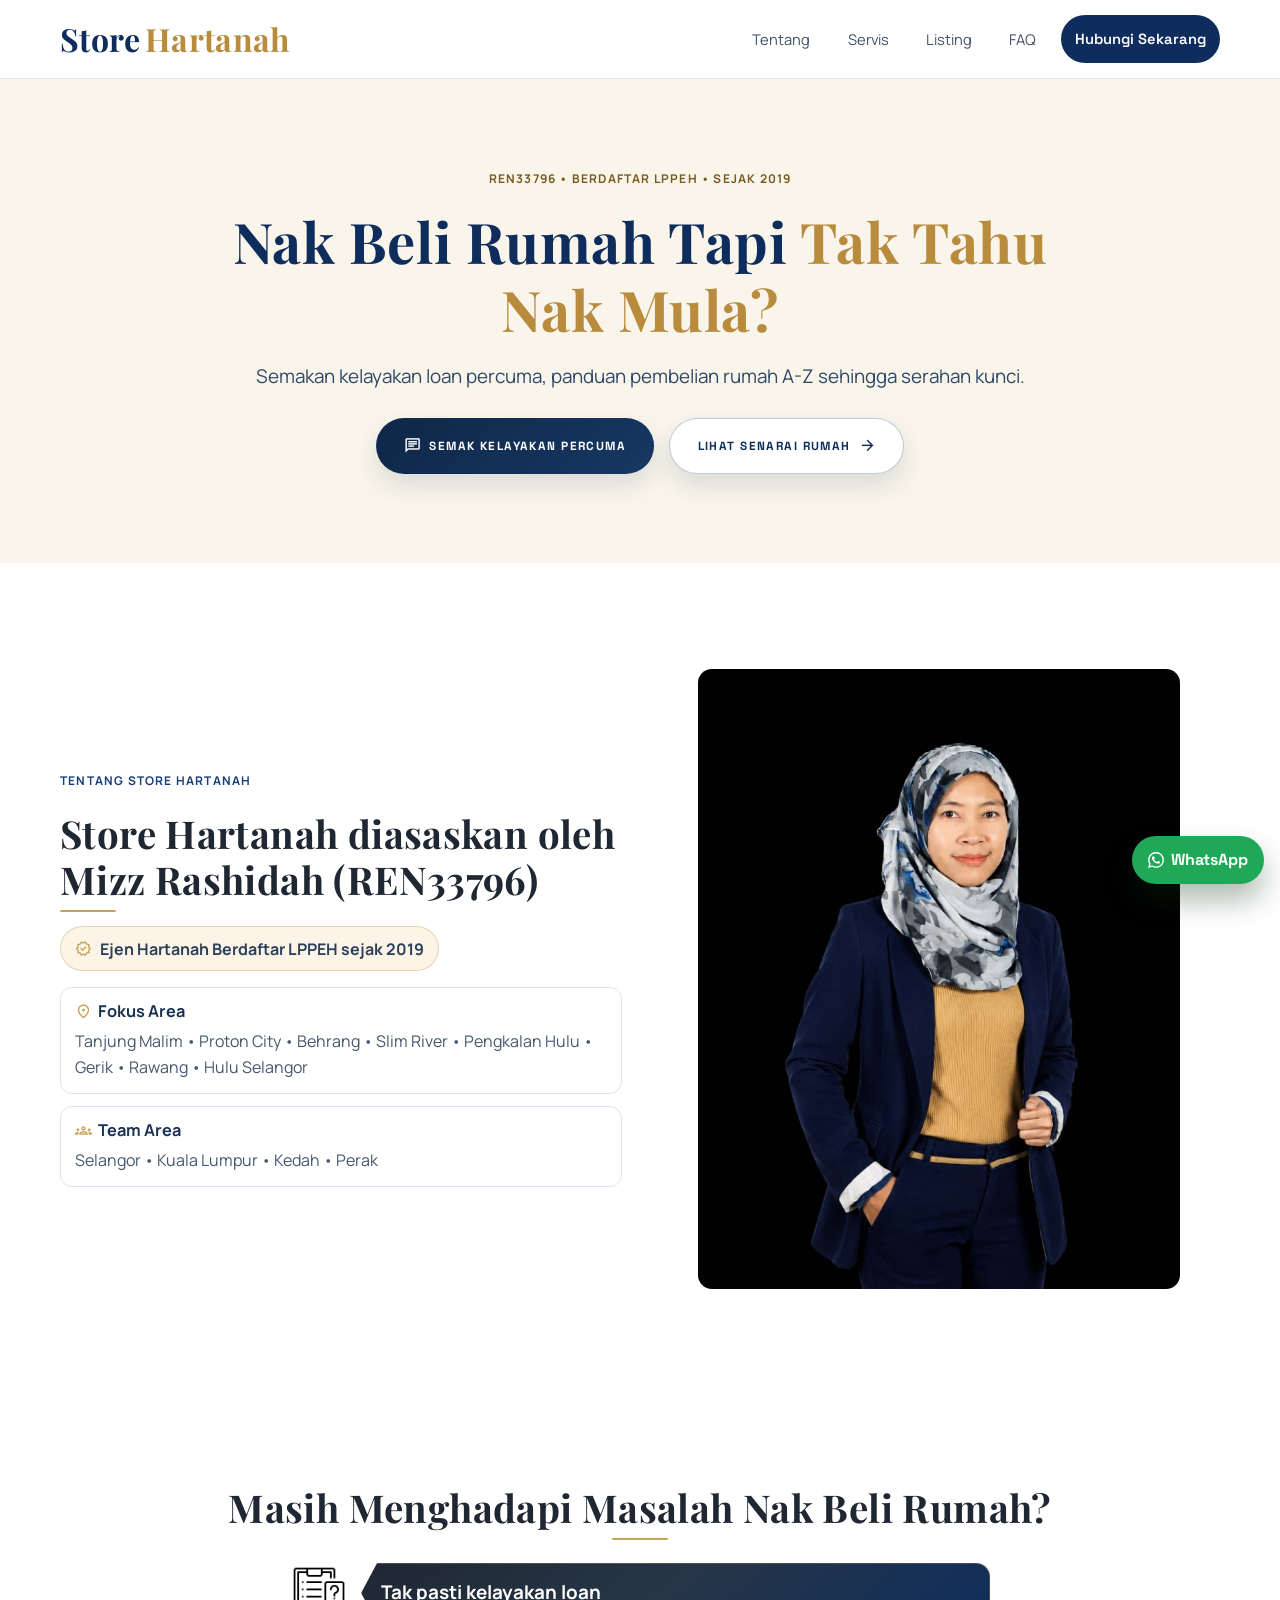
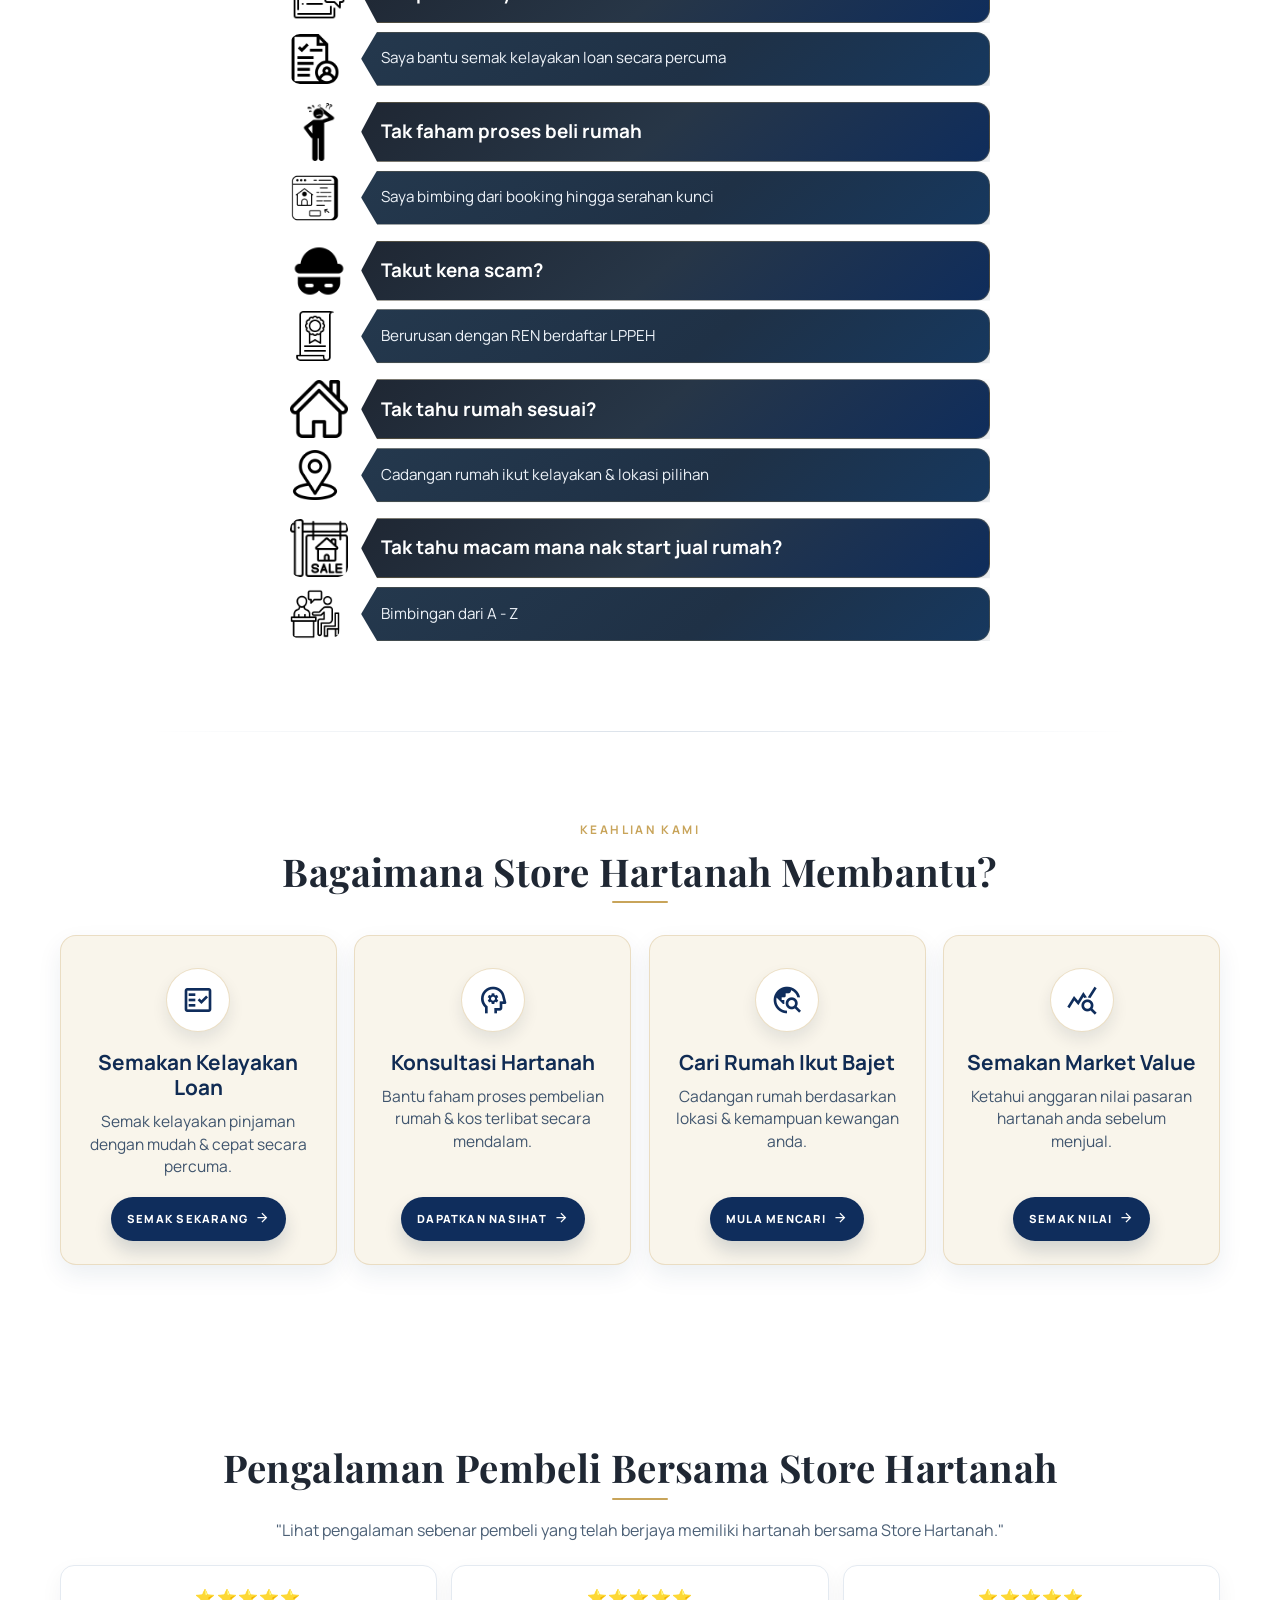
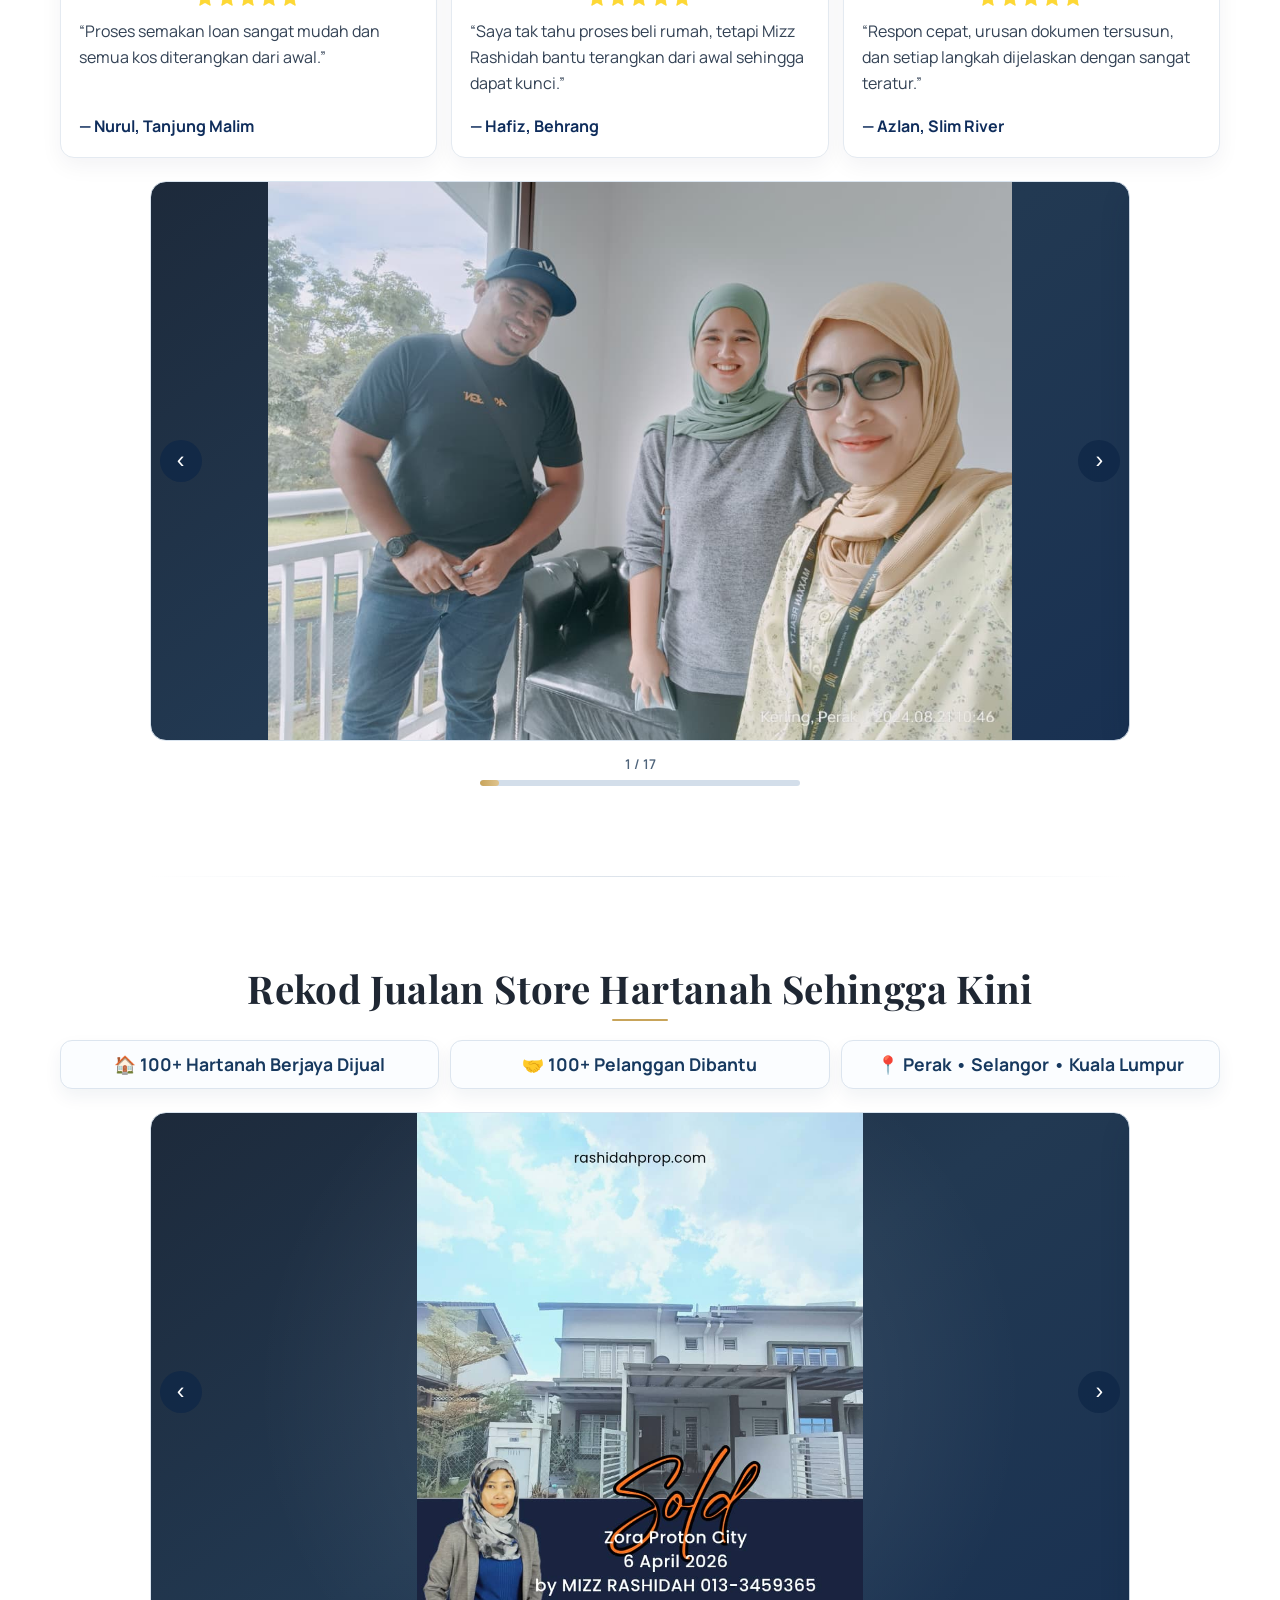
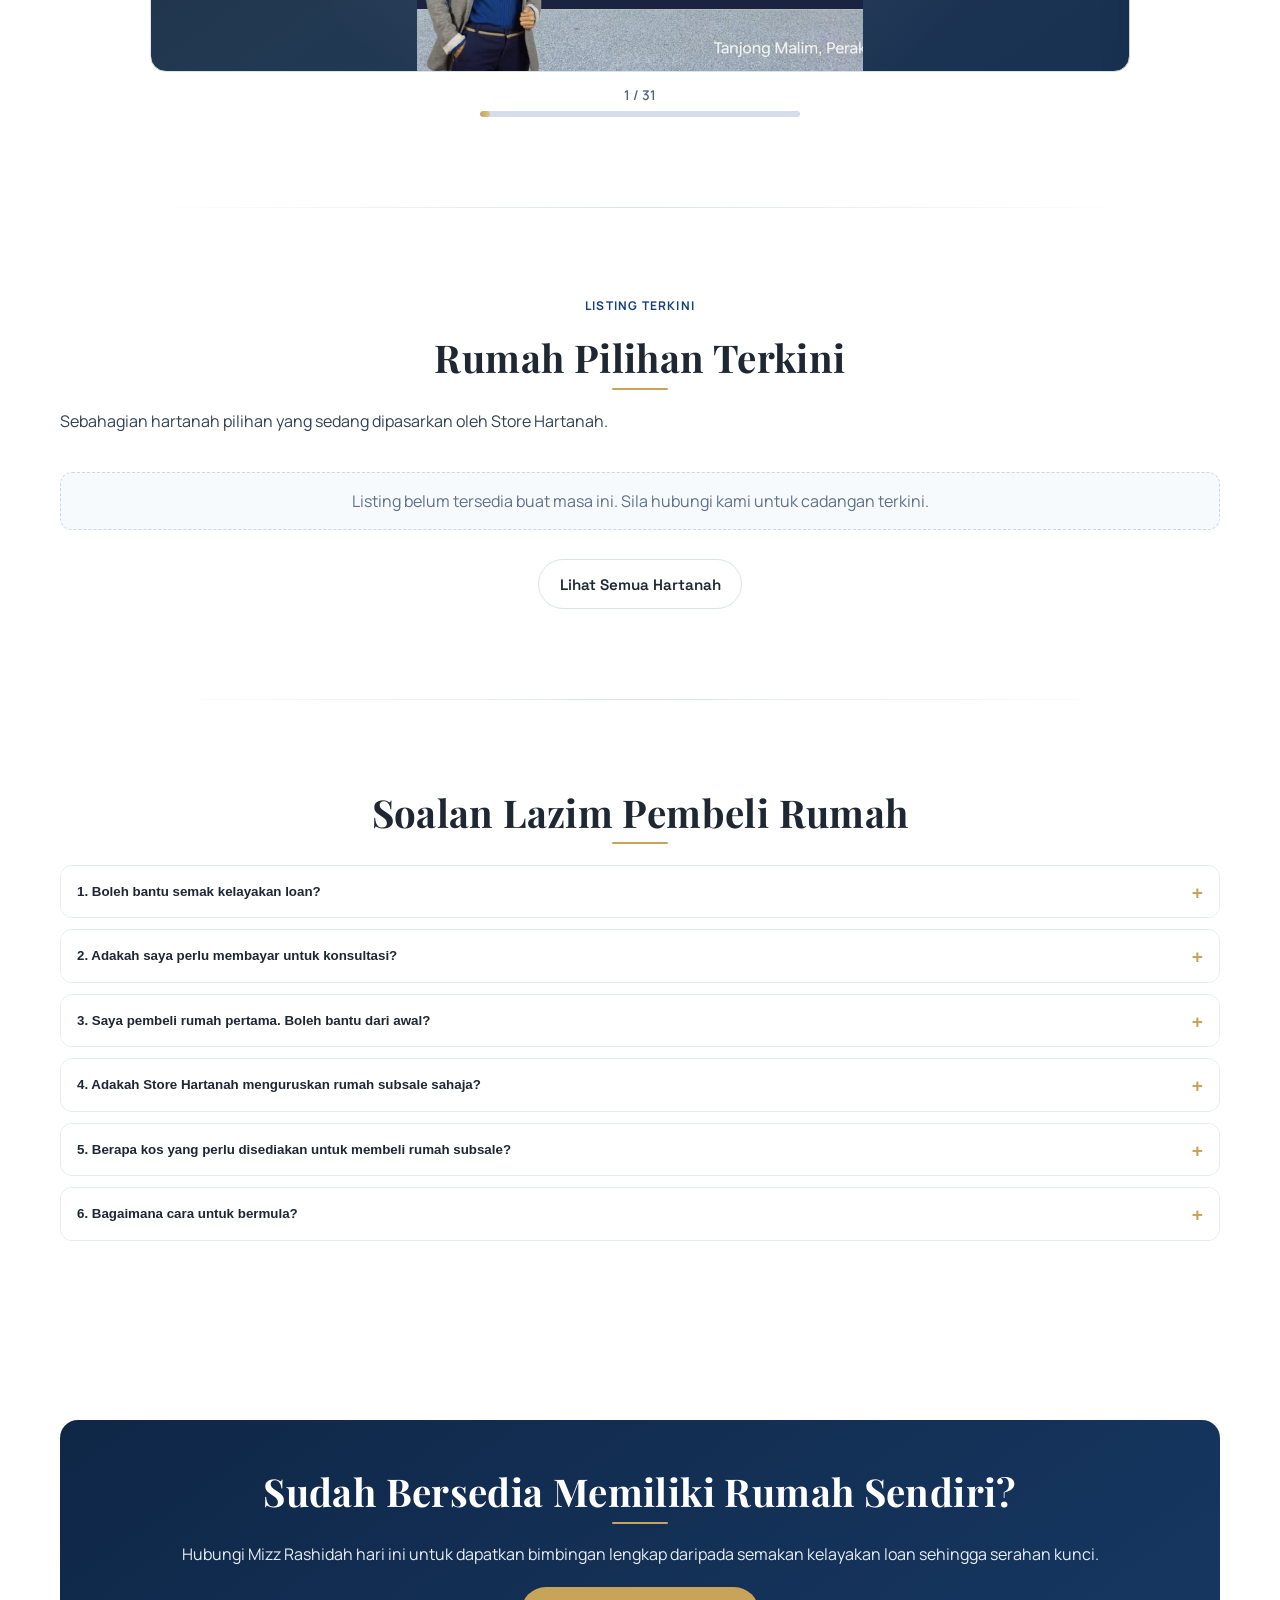
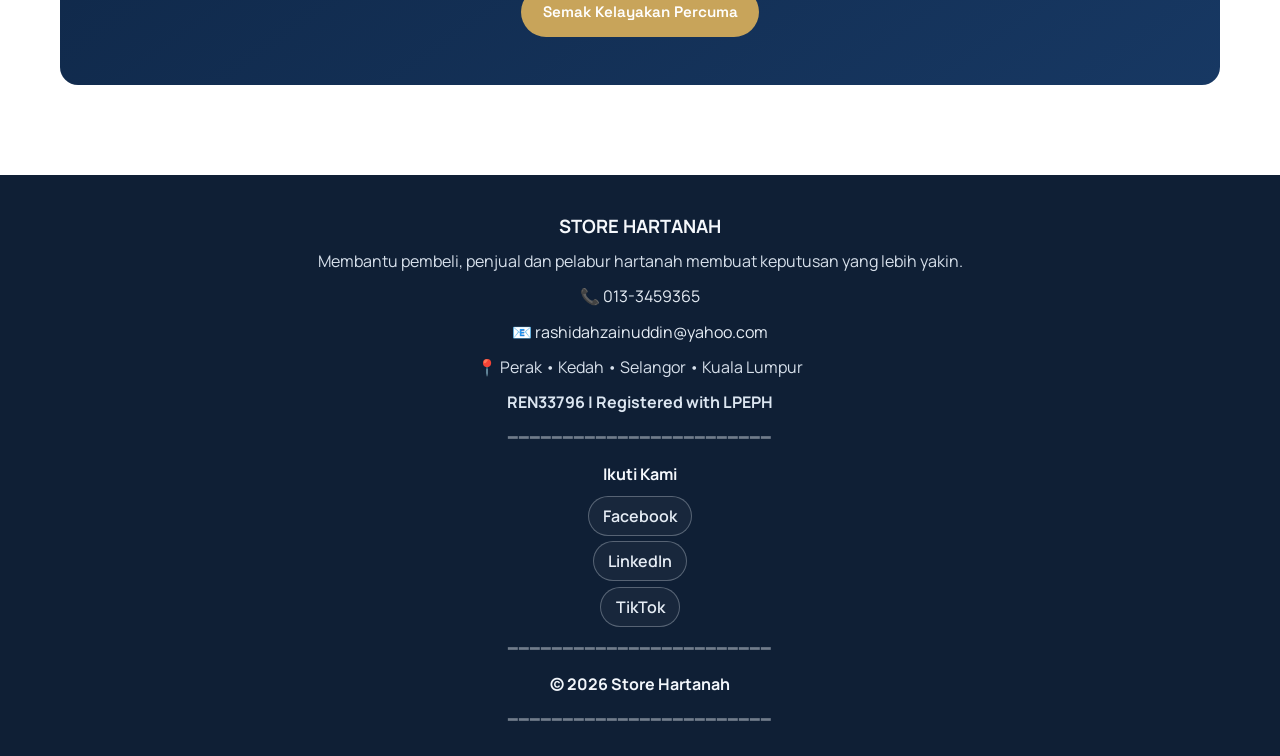
==== commit ac033bf5: "update" ====
--- a/index.html
+++ b/index.html
@@ -159,7 +159,7 @@
         <div class="container hero-grid">
           <div class="hero-copy reveal">
             <p class="eyebrow">REN33796 • BERDAFTAR LPPEH • SEJAK 2019</p>
-            <h1>Nak Beli Rumah Tapi Tak Tahu Nak Mula?</h1>
+            <h1>Nak Beli Rumah Tapi <span class="hero-highlight">Tak Tahu Nak Mula?</span></h1>
             <p class="lead">
               Semakan kelayakan loan percuma, panduan pembelian rumah A-Z sehingga serahan kunci.
             </p>
--- a/styles.css
+++ b/styles.css
@@ -399,6 +399,10 @@
   color: var(--navy);
 }
 
+.hero-highlight {
+  color: #b88b3d;
+}
+
 .hero-copy .lead {
   color: #2f4866;
 }
@@ -1778,22 +1782,18 @@
 }
 
 @media (max-width: 979px) {
+  .section {
+    padding-top: 3.2rem;
+    padding-bottom: 3.2rem;
+  }
+
   .hero {
-    padding-bottom: 1.4rem;
+    padding-top: 3.4rem;
+    padding-bottom: 2.1rem;
   }
 
   .about.section {
-    padding-top: 1.6rem;
-  }
-
-  .services.section {
-    padding-top: 2.5rem;
-    padding-bottom: 2.8rem;
-  }
-
-  .cta.section {
     padding-top: 2.4rem;
-    padding-bottom: 2.8rem;
   }
 
   .hero-copy,
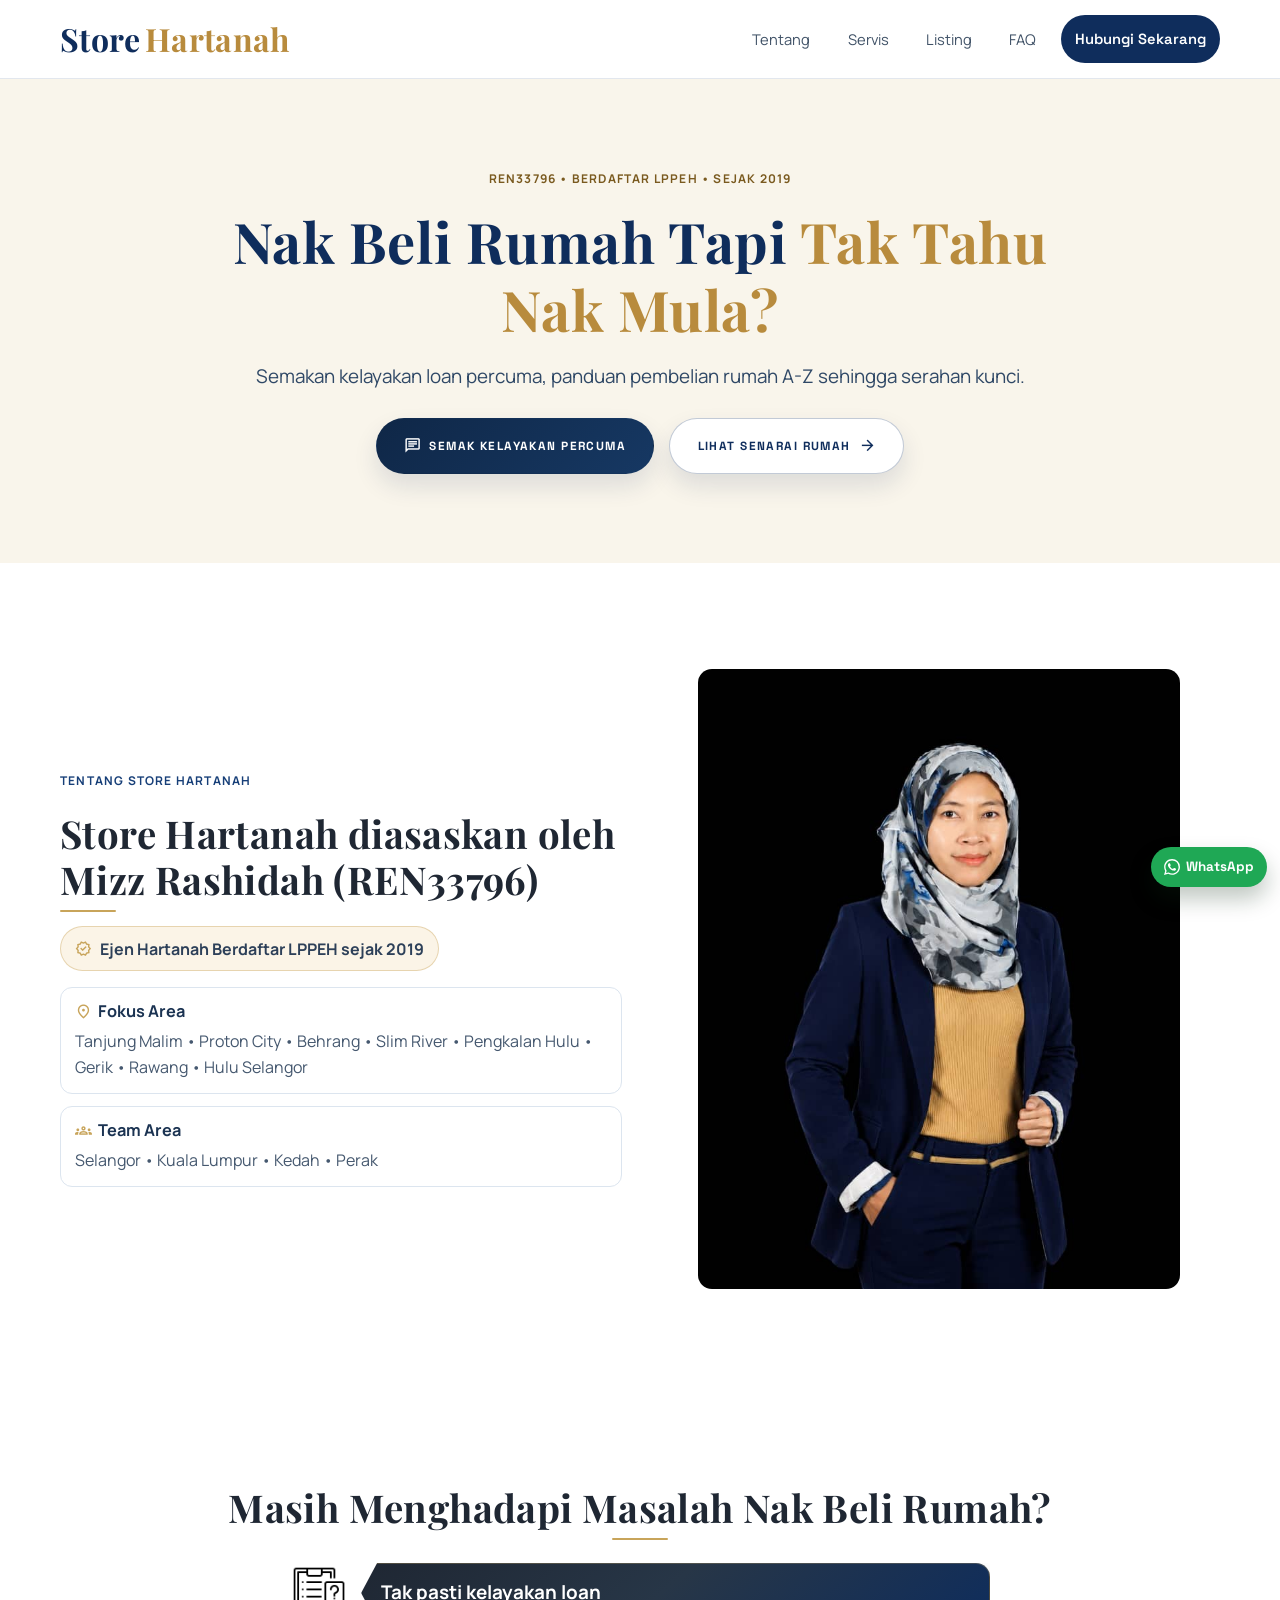
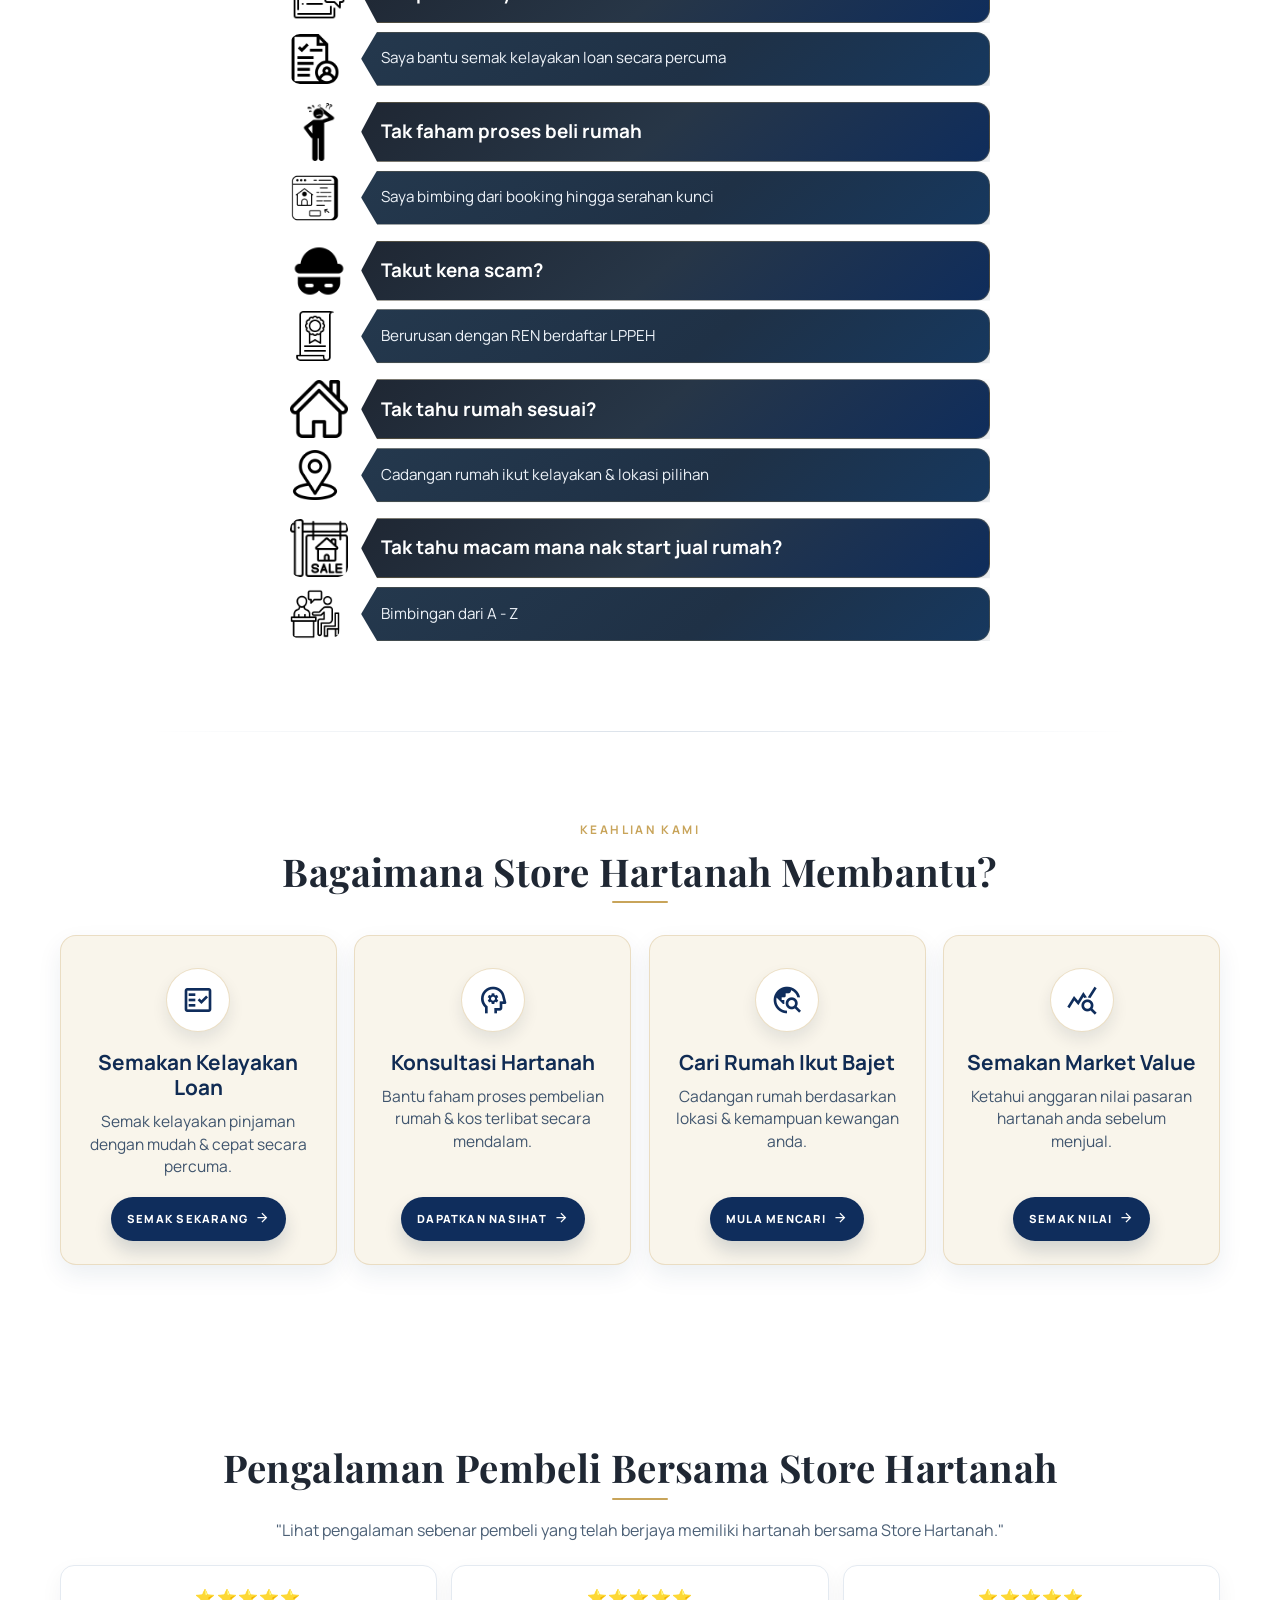
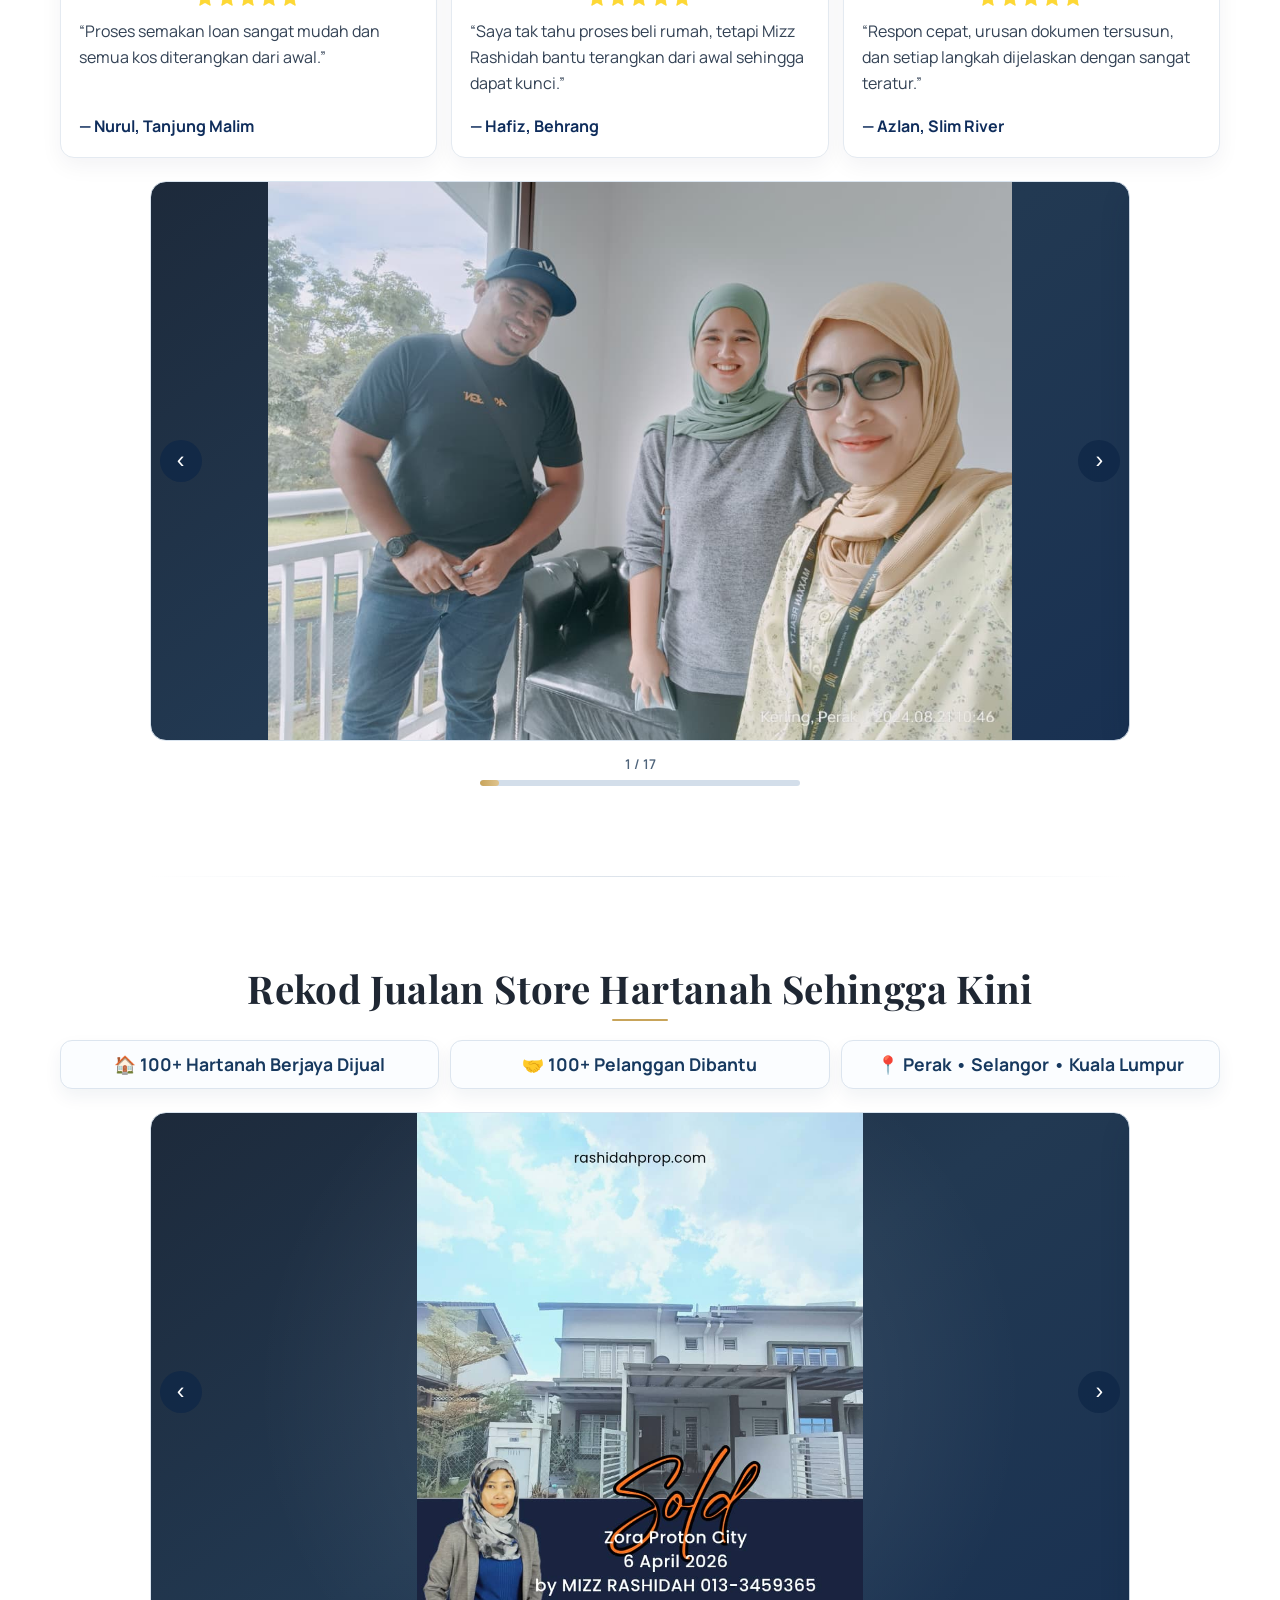
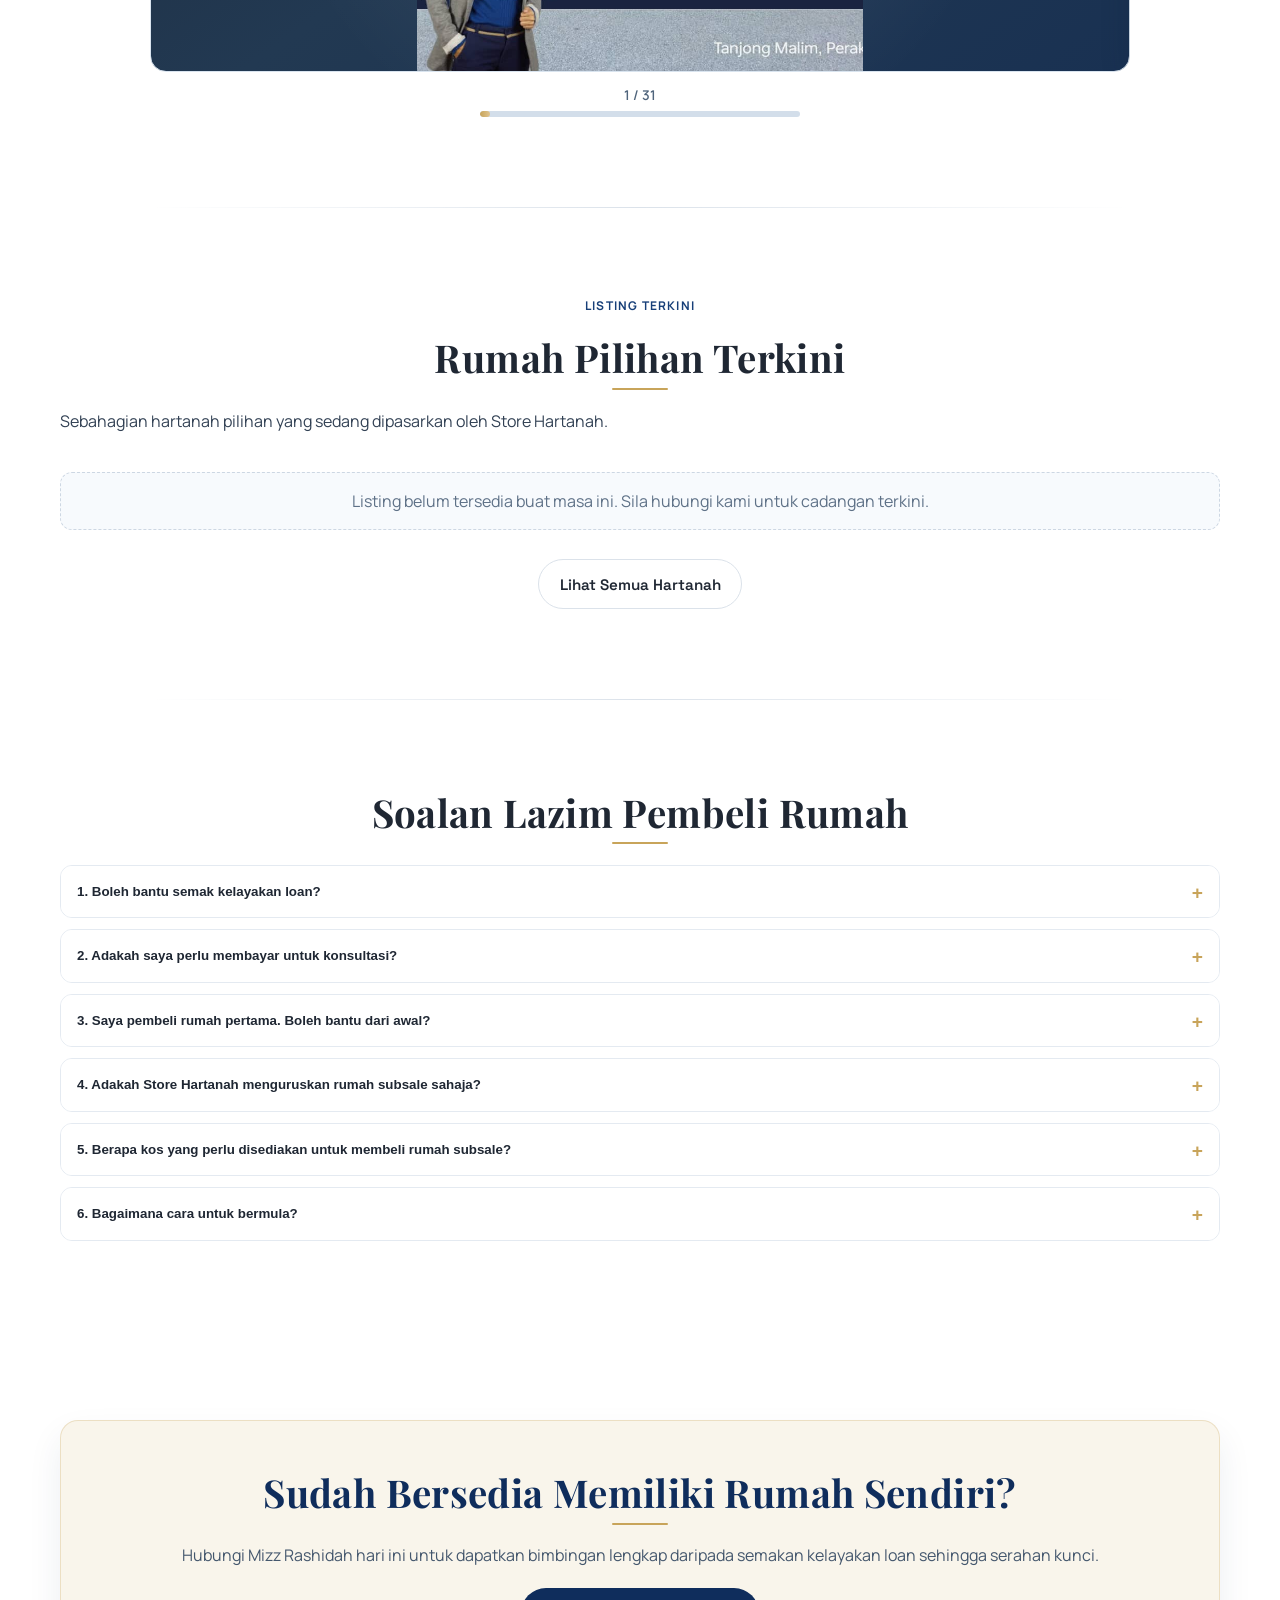
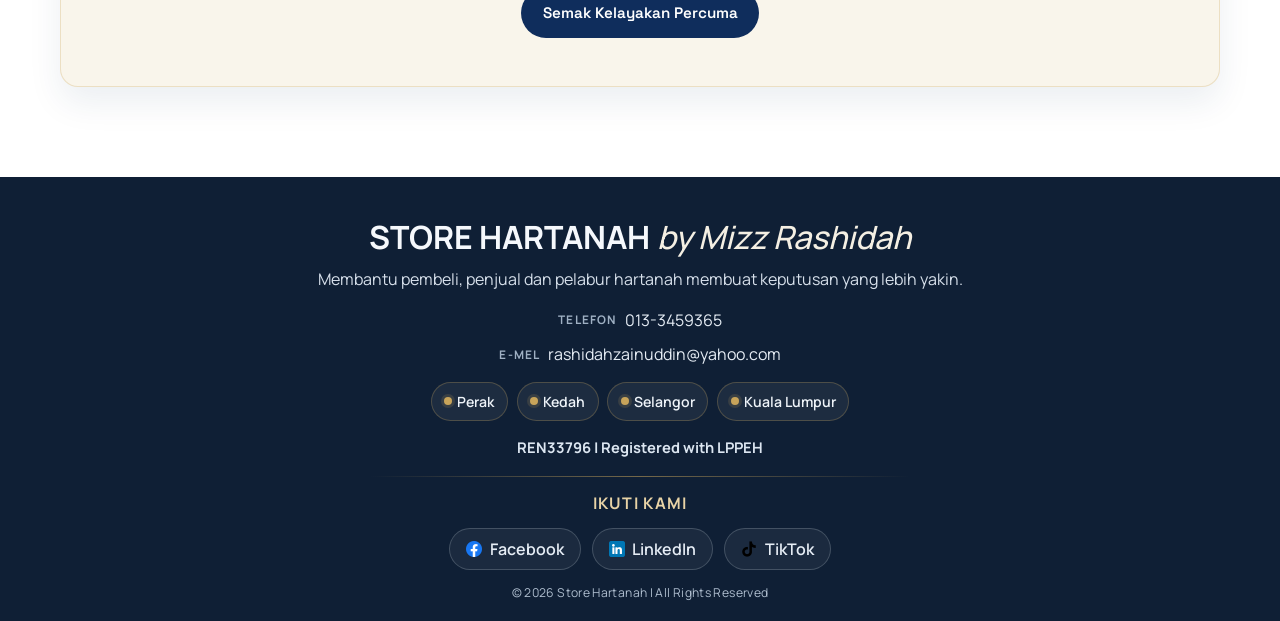
==== commit 6f031465: "update" ====
--- a/index.html
+++ b/index.html
@@ -596,17 +596,30 @@
 
     <footer class="site-footer" id="footer">
       <div class="container footer-simple">
-        <h3>STORE HARTANAH</h3>
-        <p class="footer-desc">
-          Membantu pembeli, penjual dan pelabur hartanah membuat keputusan yang lebih yakin.
-        </p>
-        <p>📞 <a href="tel:+60133459365">013-3459365</a></p>
-        <p>📧 <a href="mailto:rashidahzainuddin@yahoo.com">rashidahzainuddin@yahoo.com</a></p>
-        <p>📍 Perak • Kedah • Selangor • Kuala Lumpur</p>
-        <p class="footer-ren">REN33796 | Registered with LPEPH</p>
-
-        <p class="footer-separator">━━━━━━━━━━━━━━━━━━━━━━━━</p>
-
+        <div class="footer-branding">
+          <h3><span>STORE HARTANAH</span> <em>by Mizz Rashidah</em></h3>
+          <p class="footer-desc">
+            Membantu pembeli, penjual dan pelabur hartanah membuat keputusan yang lebih yakin.
+          </p>
+        </div>
+
+        <div class="footer-contact">
+          <p><span class="footer-contact-label">Telefon</span> <a href="tel:+60133459365">013-3459365</a></p>
+          <p>
+            <span class="footer-contact-label">E-mel</span>
+            <a href="mailto:rashidahzainuddin@yahoo.com">rashidahzainuddin@yahoo.com</a>
+          </p>
+        </div>
+
+        <div class="footer-badges" aria-label="Coverage area">
+          <span class="footer-badge">Perak</span>
+          <span class="footer-badge">Kedah</span>
+          <span class="footer-badge">Selangor</span>
+          <span class="footer-badge">Kuala Lumpur</span>
+        </div>
+
+        <p class="footer-ren">REN33796 | Registered with LPPEH</p>
+        <div class="footer-divider" aria-hidden="true"></div>
         <h4>Ikuti Kami</h4>
         <ul class="footer-social-list">
           <li>
@@ -615,7 +628,7 @@
               href="https://www.facebook.com/share/1Cqb9Rb7jR/"
               target="_blank"
               rel="noopener noreferrer"
-              >Facebook</a
+              ><img src="assets/logo/facebook.png" alt="" aria-hidden="true" />Facebook</a
             >
           </li>
           <li>
@@ -624,7 +637,7 @@
               href="https://www.linkedin.com/in/mizz-rashidah-commercial-property-specialist-b59999238"
               target="_blank"
               rel="noopener noreferrer"
-              >LinkedIn</a
+              ><img src="assets/logo/linkedin.png" alt="" aria-hidden="true" />LinkedIn</a
             >
           </li>
           <li>
@@ -633,14 +646,11 @@
               href="https://www.tiktok.com/@store_hartanah?_r=1&_t=ZS-96qt3junIsX"
               target="_blank"
               rel="noopener noreferrer"
-              >TikTok</a
+              ><img src="assets/logo/video_15047576.png" alt="" aria-hidden="true" />TikTok</a
             >
           </li>
         </ul>
-
-        <p class="footer-separator">━━━━━━━━━━━━━━━━━━━━━━━━</p>
-        <p class="footer-copy">© 2026 Store Hartanah</p>
-        <p class="footer-separator">━━━━━━━━━━━━━━━━━━━━━━━━</p>
+        <p class="footer-copy">© 2026 Store Hartanah | All Rights Reserved</p>
       </div>
     </footer>
 
--- a/styles.css
+++ b/styles.css
@@ -1507,15 +1507,17 @@
 }
 
 .cta-panel {
-  background: linear-gradient(145deg, #0f2747 0%, #173863 100%);
-  color: #e9eef5;
+  background: #f9f5eb;
+  color: #44576d;
+  border: 1px solid rgba(200, 164, 90, 0.28);
+  box-shadow: 0 16px 34px rgba(15, 45, 92, 0.08);
   border-radius: 18px;
   padding: clamp(1.5rem, 4vw, 3rem);
   text-align: center;
 }
 
 .cta-panel h2 {
-  color: var(--white);
+  color: var(--navy);
 }
 
 .cta-panel h2::after {
@@ -1523,6 +1525,17 @@
   transform: translateX(-50%);
 }
 
+.cta-panel .btn-gold {
+  background: var(--navy);
+  color: #ffffff;
+}
+
+.cta-panel .btn-gold:hover,
+.cta-panel .btn-gold:focus-visible {
+  background: #163863;
+  color: #ffffff;
+}
+
 .cta-panel .eyebrow {
   color: #d6e0ec;
 }
@@ -1530,24 +1543,48 @@
 .site-footer {
   background: #0f1f35;
   color: #d7e0eb;
-  padding: 2.5rem 0 1.5rem;
+  padding: 2.6rem 0 1.15rem;
 }
 
 .footer-simple {
-  max-width: 760px;
+  max-width: 820px;
   text-align: center;
   display: grid;
-  gap: 0.55rem;
+  gap: 0.9rem;
+}
+
+.footer-branding {
+  display: grid;
+  gap: 0.6rem;
 }
 
 .footer-simple h3,
 .footer-simple h4 {
-  margin-bottom: 0.2rem;
+  margin-bottom: 0;
   color: #f5f8fc;
 }
 
+.footer-simple h3 {
+  display: flex;
+  justify-content: center;
+  align-items: baseline;
+  flex-wrap: wrap;
+  gap: 0.45rem;
+  font-size: clamp(1.45rem, 3vw, 2rem);
+}
+
+.footer-simple h3 em {
+  font-style: italic;
+  font-weight: 500;
+  color: #f4efe3;
+}
+
 .footer-simple h4 {
-  margin-top: 0.35rem;
+  margin-top: 0.15rem;
+  font-size: 1rem;
+  letter-spacing: 0.08em;
+  text-transform: uppercase;
+  color: #e8d3a6;
 }
 
 .footer-simple p {
@@ -1562,9 +1599,92 @@
   text-align: center;
 }
 
+.footer-contact {
+  display: grid;
+  gap: 0.5rem;
+  justify-items: center;
+}
+
+.footer-contact p {
+  display: inline-flex;
+  flex-wrap: wrap;
+  align-items: center;
+  justify-content: center;
+  gap: 0.45rem;
+}
+
+.footer-contact-label {
+  font-size: 0.74rem;
+  font-weight: 700;
+  letter-spacing: 0.1em;
+  text-transform: uppercase;
+  color: #9fb0c3;
+}
+
+.footer-badges {
+  display: flex;
+  flex-wrap: wrap;
+  justify-content: center;
+  gap: 0.55rem;
+}
+
+.footer-badge {
+  display: inline-flex;
+  align-items: center;
+  gap: 0.32rem;
+  min-height: 34px;
+  padding: 0.42rem 0.78rem;
+  border-radius: 999px;
+  background: rgba(255, 255, 255, 0.06);
+  border: 1px solid rgba(200, 164, 90, 0.28);
+  color: #eef3f8;
+  font-size: 0.88rem;
+  font-weight: 600;
+}
+
+.footer-badge::before {
+  content: "";
+  width: 8px;
+  height: 8px;
+  border-radius: 999px;
+  background: var(--gold);
+  box-shadow: 0 0 0 3px rgba(200, 164, 90, 0.16);
+}
+
 .footer-ren {
   color: #dce6f1;
   font-weight: 700;
+  font-size: 0.92rem;
+}
+
+.footer-simple a {
+  color: #e6edf5;
+  overflow-wrap: anywhere;
+}
+
+.footer-simple a:hover {
+  color: #ffffff;
+}
+
+.footer-social-link:hover,
+.footer-social-link:focus-visible {
+  background: rgba(255, 255, 255, 0.1);
+  border-color: rgba(200, 164, 90, 0.65);
+  transform: translateY(-1px);
+}
+
+.footer-divider {
+  width: min(100%, 540px);
+  height: 1px;
+  margin: 0.15rem auto 0;
+  background: linear-gradient(90deg, transparent, rgba(200, 164, 90, 0.55), transparent);
+}
+
+.footer-copy {
+  color: #aebdce;
+  font-size: 0.76rem;
+  letter-spacing: 0.03em;
+  line-height: 1.5;
 }
 
 .footer-social-list {
@@ -1572,102 +1692,42 @@
   margin: 0;
   padding: 0;
   display: flex;
-  flex-wrap: wrap;
+  flex-wrap: nowrap;
   justify-content: center;
-  gap: 0.55rem;
+  gap: 0.7rem;
+  overflow-x: auto;
+  -webkit-overflow-scrolling: touch;
+  scrollbar-width: none;
 }
 
 .footer-social-list li {
   line-height: 1;
+  flex: 0 0 auto;
 }
 
 .footer-social-link {
   display: inline-flex;
   align-items: center;
   justify-content: center;
-  min-height: 40px;
-  padding: 0.5rem 0.9rem;
+  gap: 0.46rem;
+  min-height: 42px;
+  padding: 0.56rem 1rem;
   border-radius: 999px;
-  border: 1px solid rgba(230, 237, 245, 0.3);
-  background: rgba(255, 255, 255, 0.04);
+  border: 1px solid rgba(230, 237, 245, 0.2);
+  background: rgba(255, 255, 255, 0.05);
+  color: #eef4fb;
   font-weight: 600;
   transition: border-color 0.2s ease, background-color 0.2s ease, transform 0.2s ease;
-}
-
-.footer-simple a {
-  color: #e6edf5;
-  overflow-wrap: anywhere;
-}
-
-.footer-simple a:hover {
-  color: #ffffff;
-}
-
-.footer-social-link:hover,
-.footer-social-link:focus-visible {
-  background: rgba(255, 255, 255, 0.1);
-  border-color: rgba(200, 164, 90, 0.65);
-  transform: translateY(-1px);
-}
-
-.footer-separator {
-  color: rgba(230, 237, 245, 0.45);
-  letter-spacing: 0.06em;
-  margin: 0.35rem 0;
-}
-
-.footer-copy {
-  color: #f2f6fb;
-  font-weight: 700;
-}
-
-.footer-grid {
-  display: grid;
-  gap: 1.2rem;
-  text-align: center;
-}
-
-.site-footer h3,
-.site-footer h4 {
-  color: #f5f8fc;
-}
-
-.site-footer ul {
-  list-style: none;
-  margin: 0;
-  padding: 0;
-  display: grid;
-  gap: 0.32rem;
-}
-
-.site-footer a:hover {
-  color: #ffffff;
-}
-
-.footer-bottom {
-  margin-top: 1.4rem;
-  border-top: 1px solid rgba(214, 225, 239, 0.25);
-  padding-top: 1rem;
-  display: grid;
-  gap: 0.8rem;
-  justify-items: center;
-  text-align: center;
-}
-
-.social-pill,
-.floating-wa {
-  display: inline-flex;
-  align-items: center;
-  gap: 0.42rem;
-}
-
-.social-pill {
-  border: 1px solid rgba(215, 224, 235, 0.45);
-  border-radius: 999px;
-  padding: 0.45rem 0.9rem;
-}
-
-.social-pill svg,
+  white-space: nowrap;
+}
+
+.footer-social-link img {
+  width: 16px;
+  height: 16px;
+  object-fit: contain;
+  border-radius: 0;
+}
+
 .floating-wa svg {
   width: 16px;
   height: 16px;
@@ -1675,18 +1735,22 @@
 }
 
 .floating-wa {
+  display: inline-flex;
+  align-items: center;
+  gap: 0.38rem;
   position: fixed;
-  right: 1rem;
-  bottom: 1rem;
+  right: 0.8rem;
+  bottom: 0.8rem;
   z-index: 950;
-  min-height: 48px;
-  padding: 0.6rem 1rem;
+  min-height: 40px;
+  padding: 0.48rem 0.82rem;
   border-radius: 999px;
   background: #1fa855;
   color: var(--white);
   font-family: "Space Grotesk", sans-serif;
   font-weight: 700;
-  box-shadow: 0 16px 30px rgba(12, 41, 20, 0.33);
+  font-size: 0.84rem;
+  box-shadow: 0 12px 22px rgba(12, 41, 20, 0.26);
 }
 
 .floating-wa:hover,
@@ -1783,17 +1847,17 @@
 
 @media (max-width: 979px) {
   .section {
-    padding-top: 3.2rem;
-    padding-bottom: 3.2rem;
+    padding-top: 2.25rem;
+    padding-bottom: 2.25rem;
   }
 
   .hero {
     padding-top: 3.4rem;
-    padding-bottom: 2.1rem;
+    padding-bottom: 1.1rem;
   }
 
   .about.section {
-    padding-top: 2.4rem;
+    padding-top: 1.35rem;
   }
 
   .hero-copy,
@@ -2010,6 +2074,70 @@
   .brand {
     max-width: 190px;
   }
+
+  .footer-simple {
+    gap: 0.8rem;
+  }
+
+  .footer-simple h3 {
+    font-size: 1.42rem;
+    gap: 0.3rem;
+  }
+
+  .footer-simple h3 em {
+    display: block;
+    width: 100%;
+    font-size: 0.94em;
+  }
+
+  .footer-badges {
+    display: flex;
+    flex-wrap: nowrap;
+    justify-content: center;
+    gap: 0.28rem;
+    overflow-x: auto;
+    -webkit-overflow-scrolling: touch;
+    scrollbar-width: none;
+  }
+
+  .footer-badge {
+    flex: 0 0 auto;
+    min-height: 28px;
+    padding: 0.3rem 0.52rem;
+    font-size: 0.74rem;
+    white-space: nowrap;
+  }
+
+  .footer-social-list {
+    gap: 0.42rem;
+  }
+
+  .footer-social-link {
+    min-height: 40px;
+    padding: 0.48rem 0.78rem;
+    font-size: 0.84rem;
+  }
+
+  .footer-social-link img {
+    width: 15px;
+    height: 15px;
+  }
+
+  .footer-copy {
+    font-size: 0.72rem;
+  }
+
+  .floating-wa {
+    right: 0.7rem;
+    bottom: 0.7rem;
+    min-height: 38px;
+    padding: 0.42rem 0.7rem;
+    font-size: 0.78rem;
+  }
+
+  .floating-wa span {
+    display: none;
+  }
 }
 
 @media (prefers-reduced-motion: reduce) {
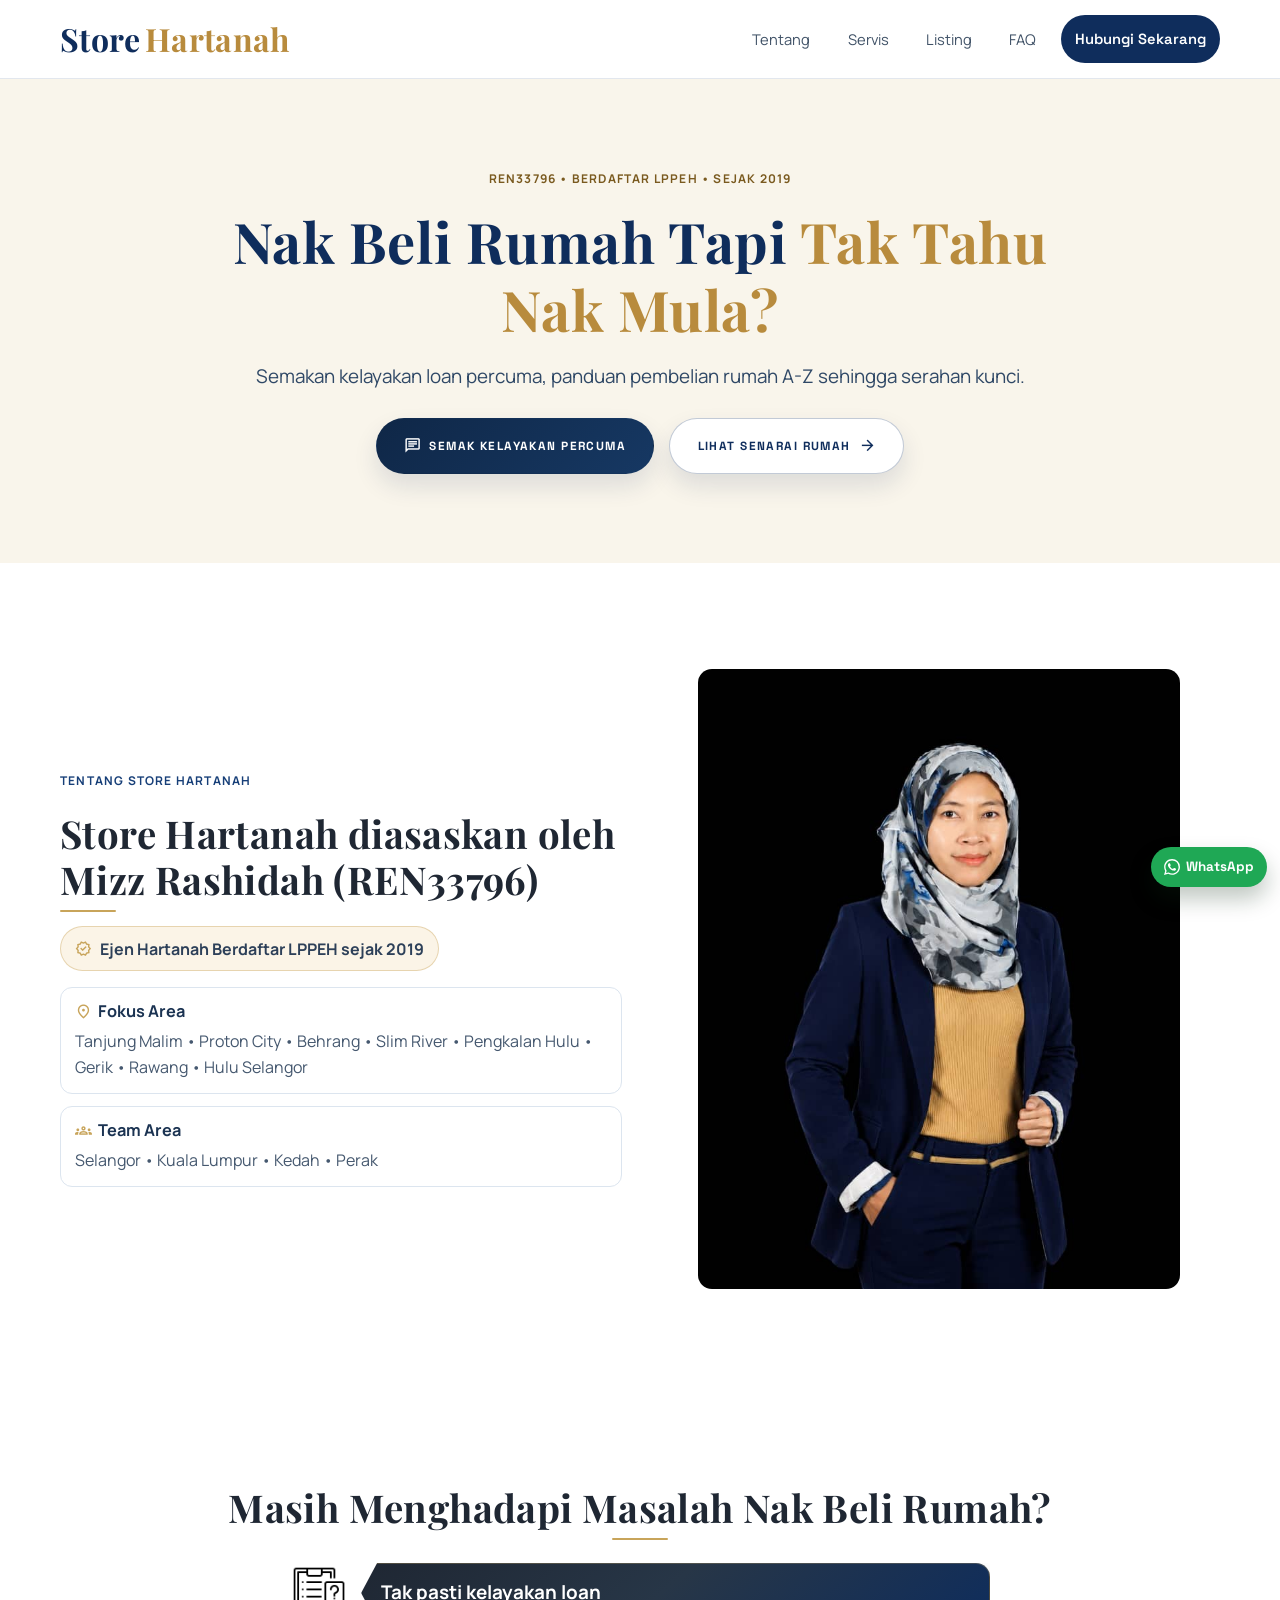
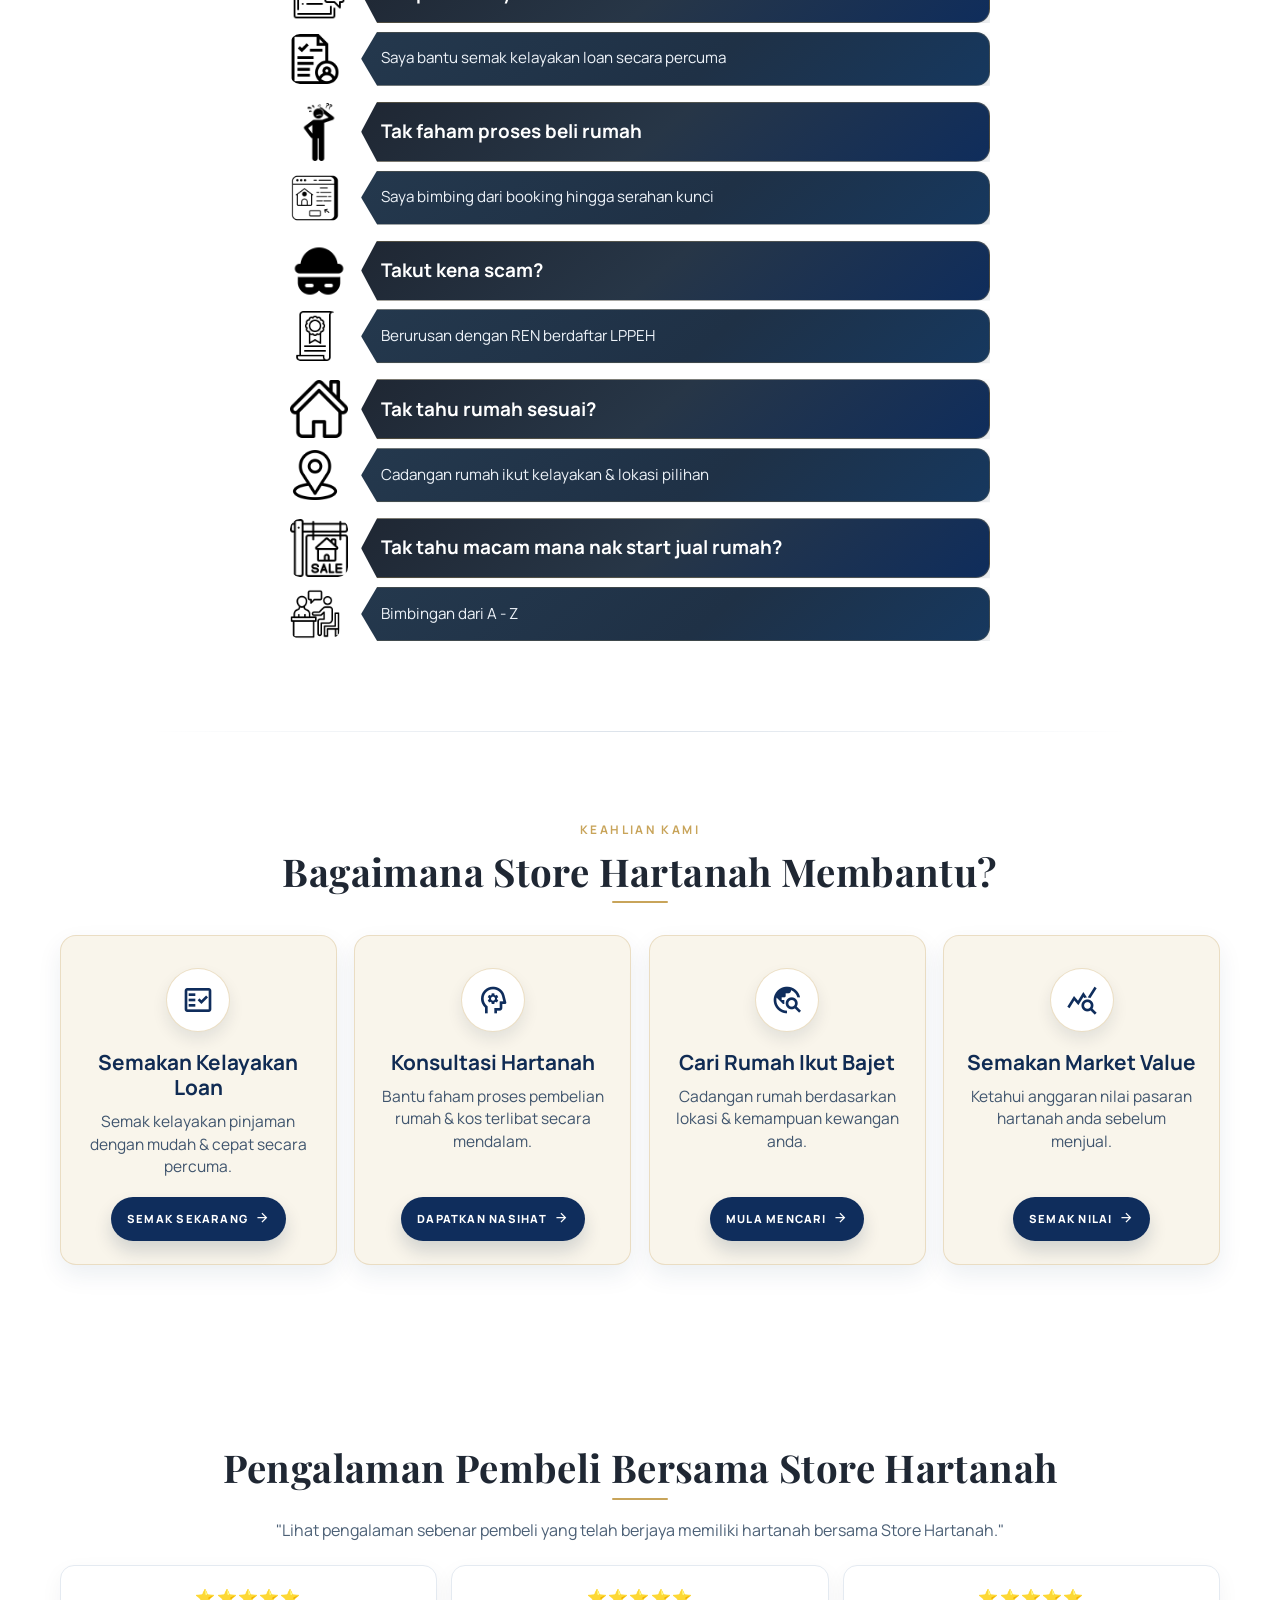
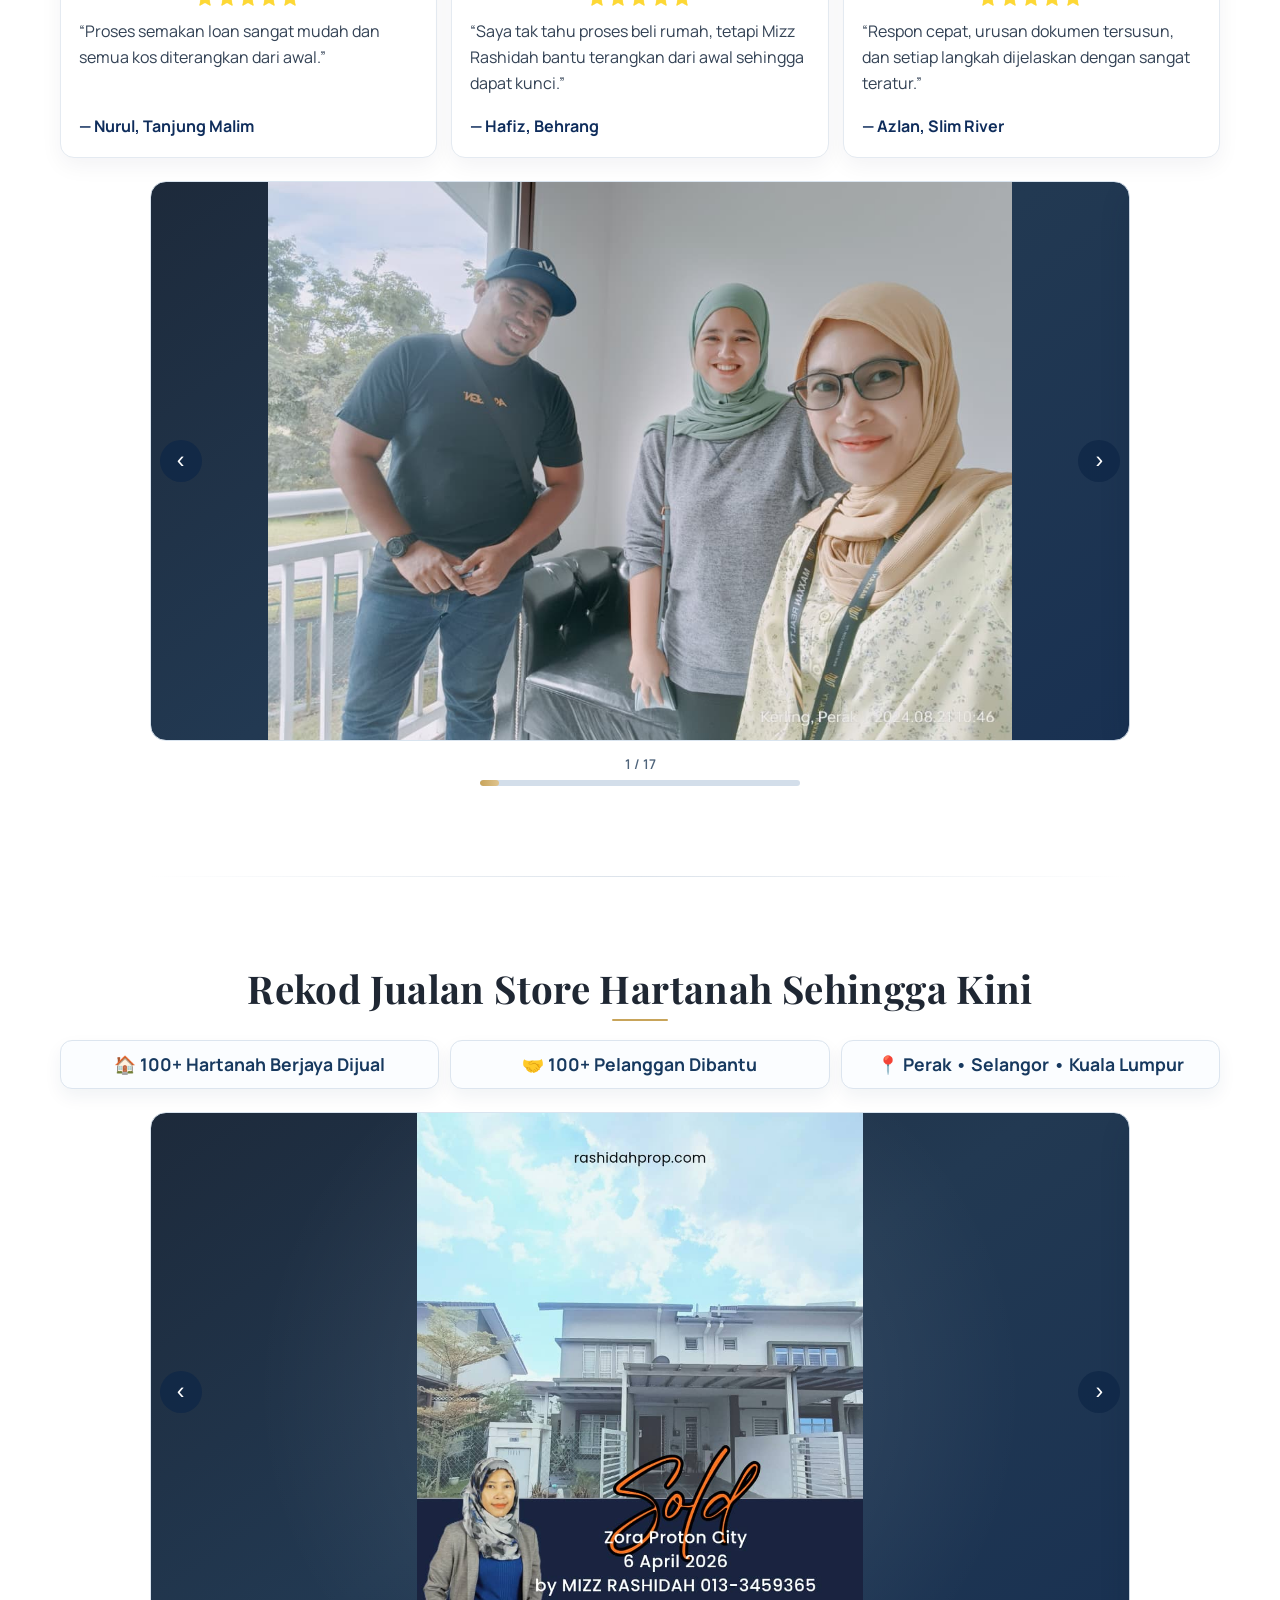
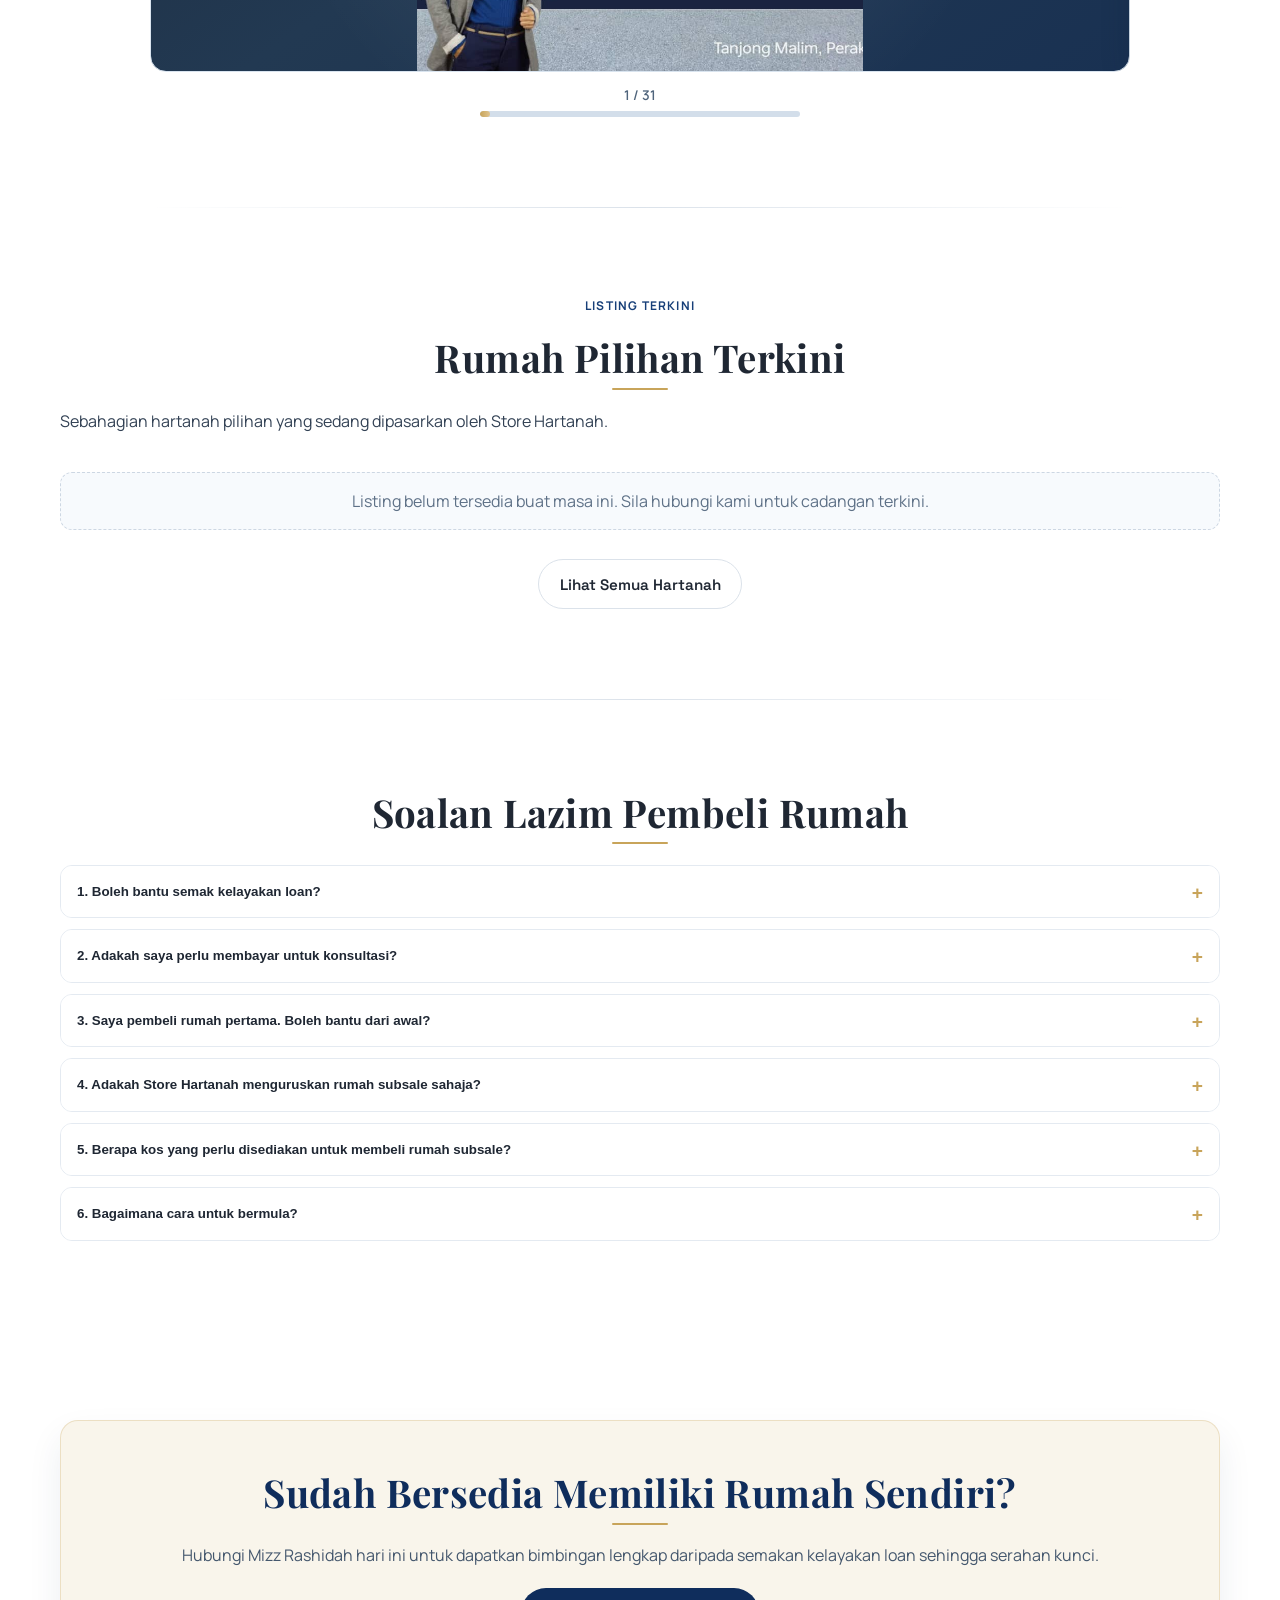
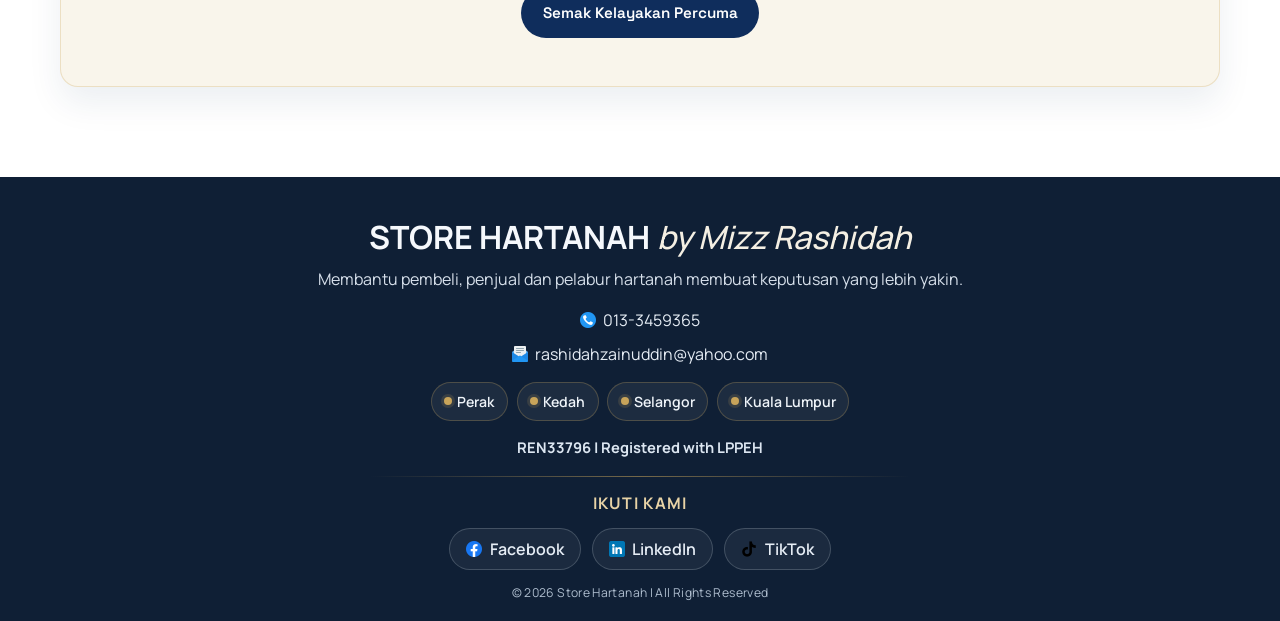
==== commit 09e6ad35: "upate" ====
--- a/index.html
+++ b/index.html
@@ -604,9 +604,12 @@
         </div>
 
         <div class="footer-contact">
-          <p><span class="footer-contact-label">Telefon</span> <a href="tel:+60133459365">013-3459365</a></p>
           <p>
-            <span class="footer-contact-label">E-mel</span>
+            <img class="footer-contact-icon" src="assets/logo/call_3687004.png" alt="" aria-hidden="true" />
+            <a href="tel:+60133459365">013-3459365</a>
+          </p>
+          <p>
+            <img class="footer-contact-icon" src="assets/logo/email_726623.png" alt="" aria-hidden="true" />
             <a href="mailto:rashidahzainuddin@yahoo.com">rashidahzainuddin@yahoo.com</a>
           </p>
         </div>
--- a/styles.css
+++ b/styles.css
@@ -1613,12 +1613,12 @@
   gap: 0.45rem;
 }
 
-.footer-contact-label {
-  font-size: 0.74rem;
-  font-weight: 700;
-  letter-spacing: 0.1em;
-  text-transform: uppercase;
-  color: #9fb0c3;
+.footer-contact-icon {
+  width: 16px;
+  height: 16px;
+  object-fit: contain;
+  border-radius: 0;
+  flex: 0 0 auto;
 }
 
 .footer-badges {
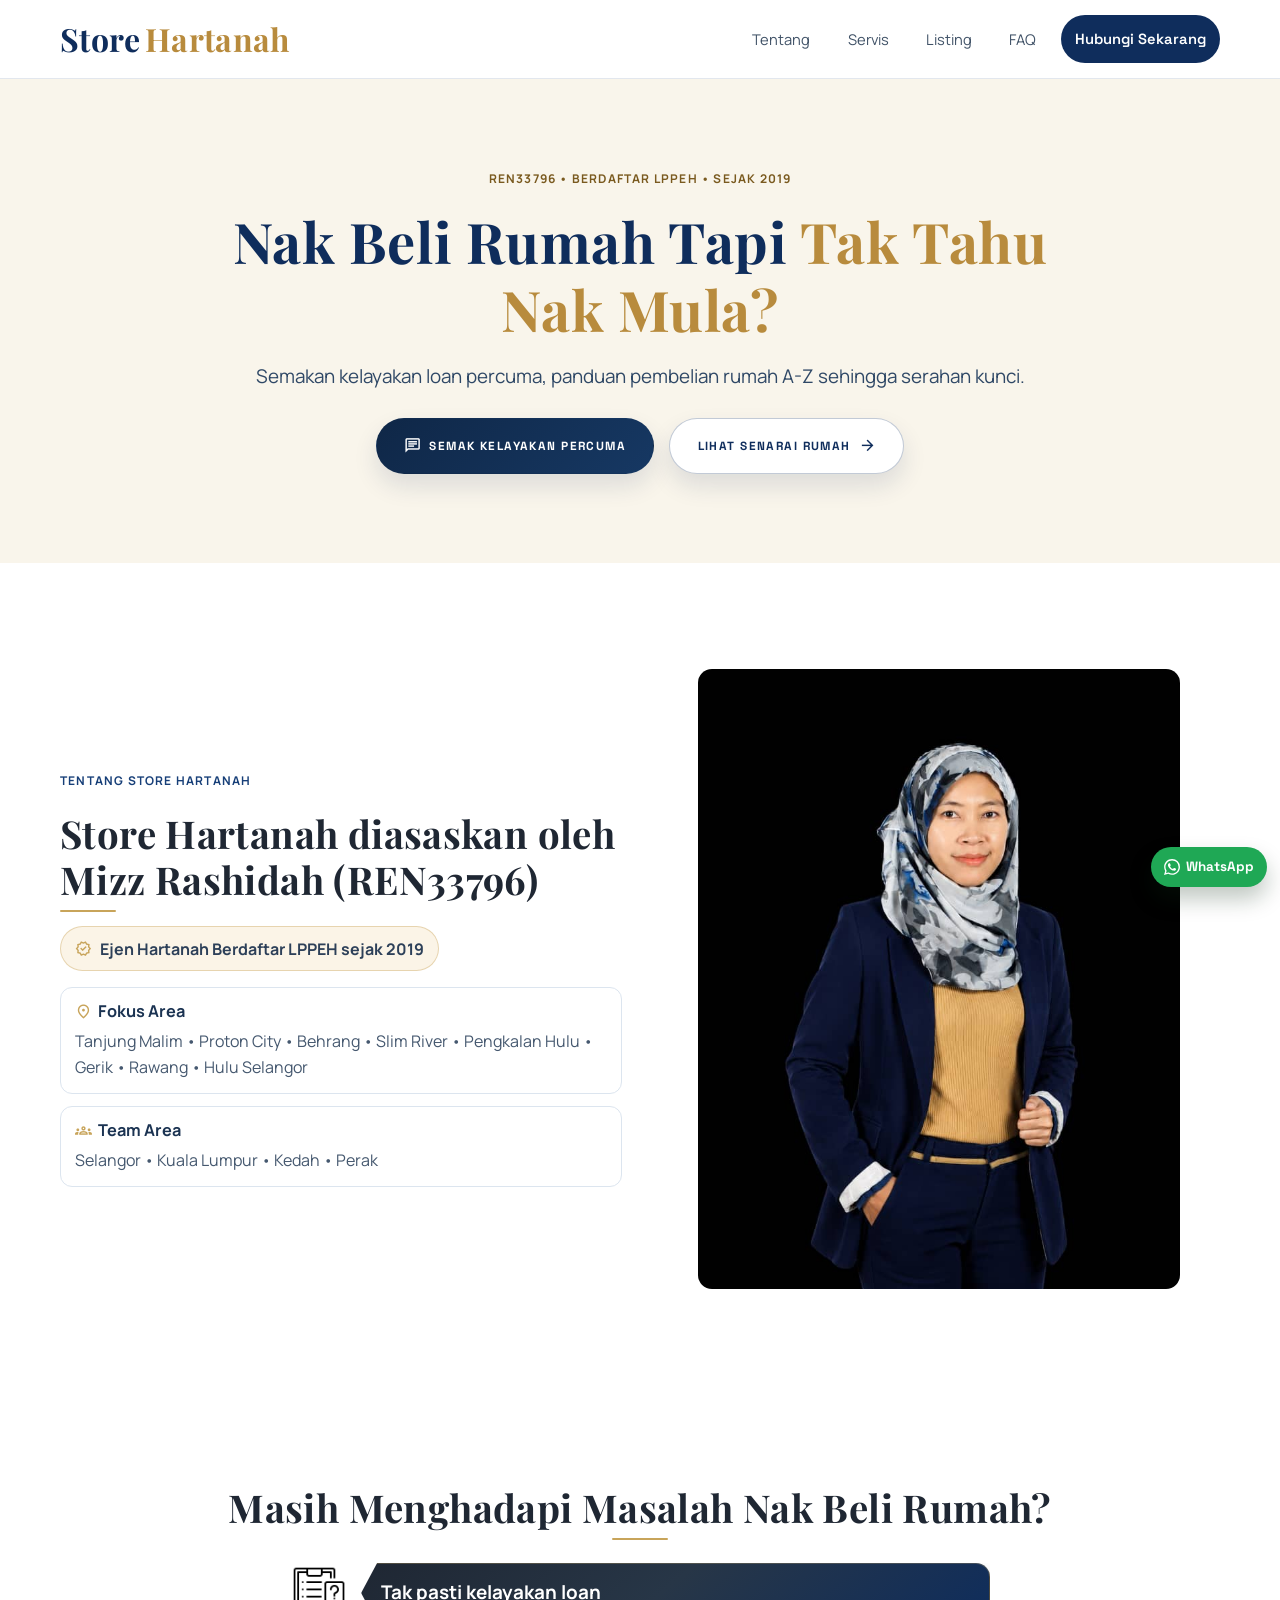
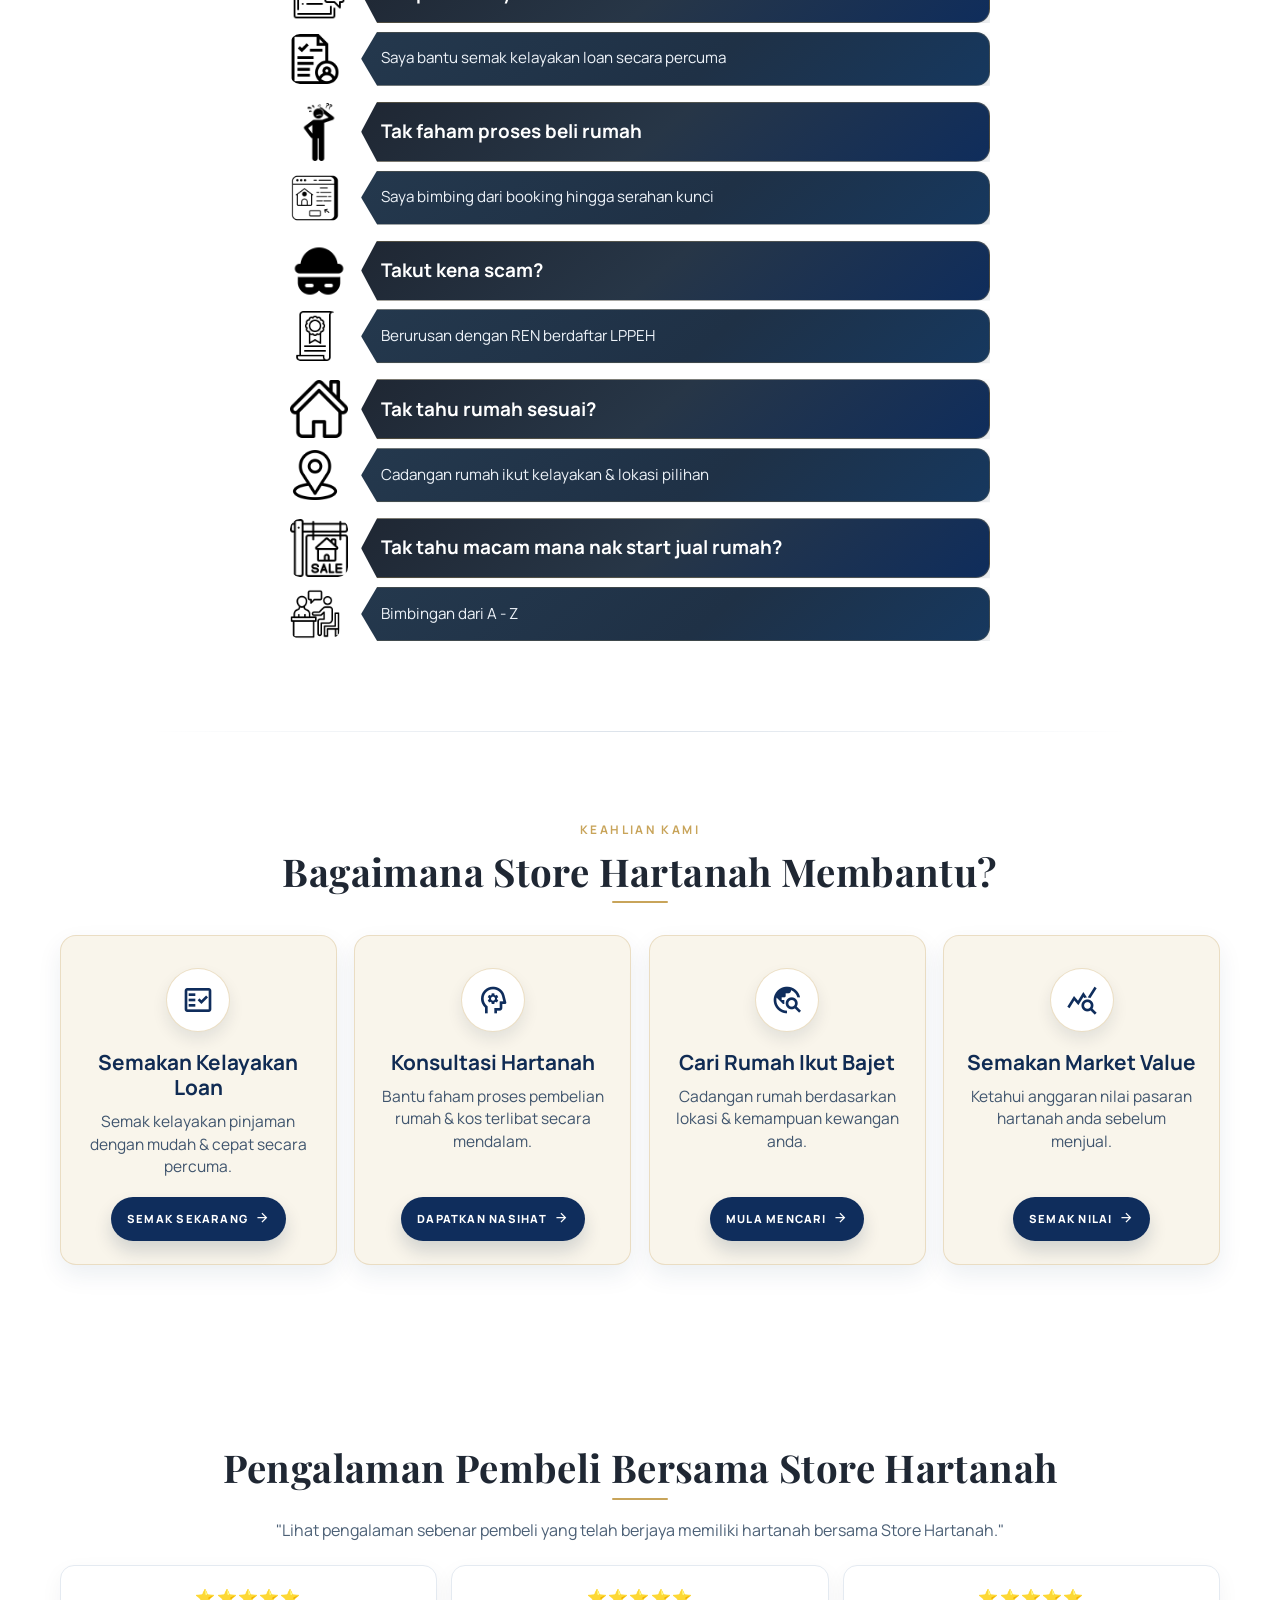
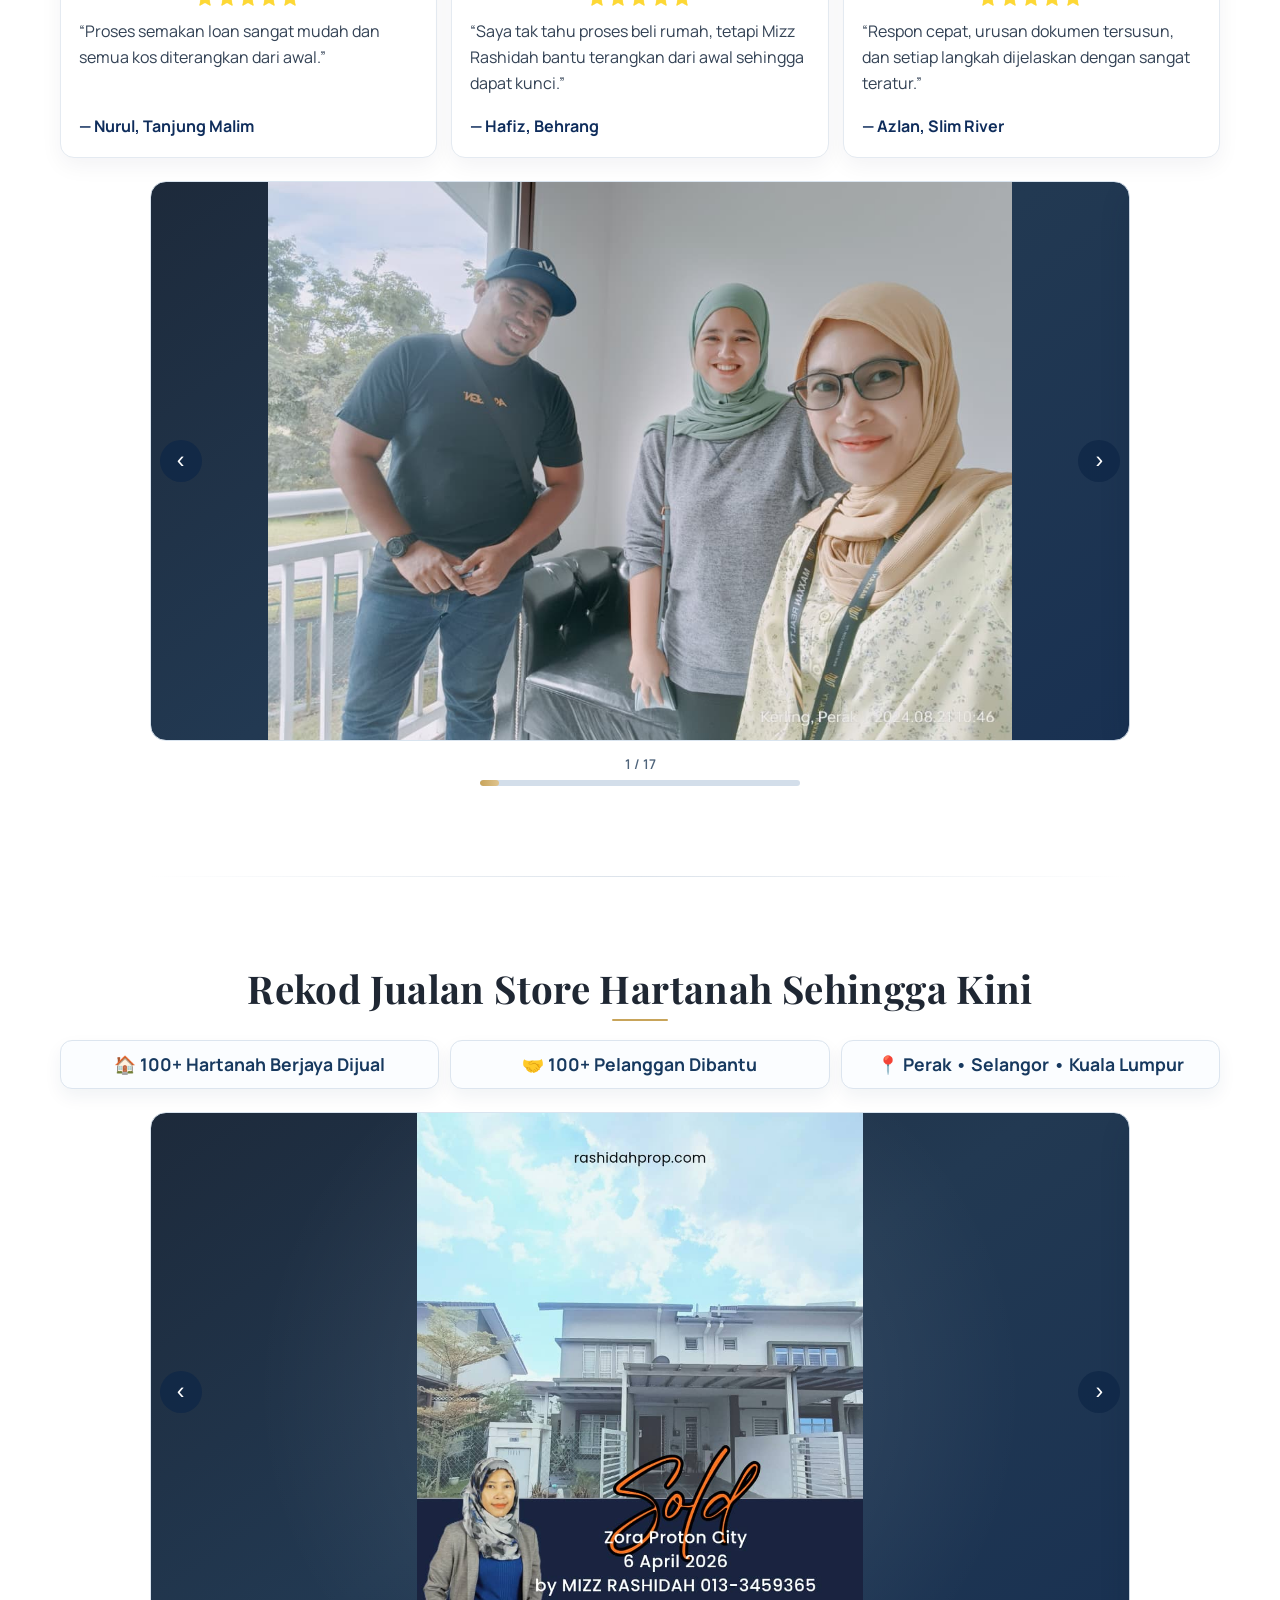
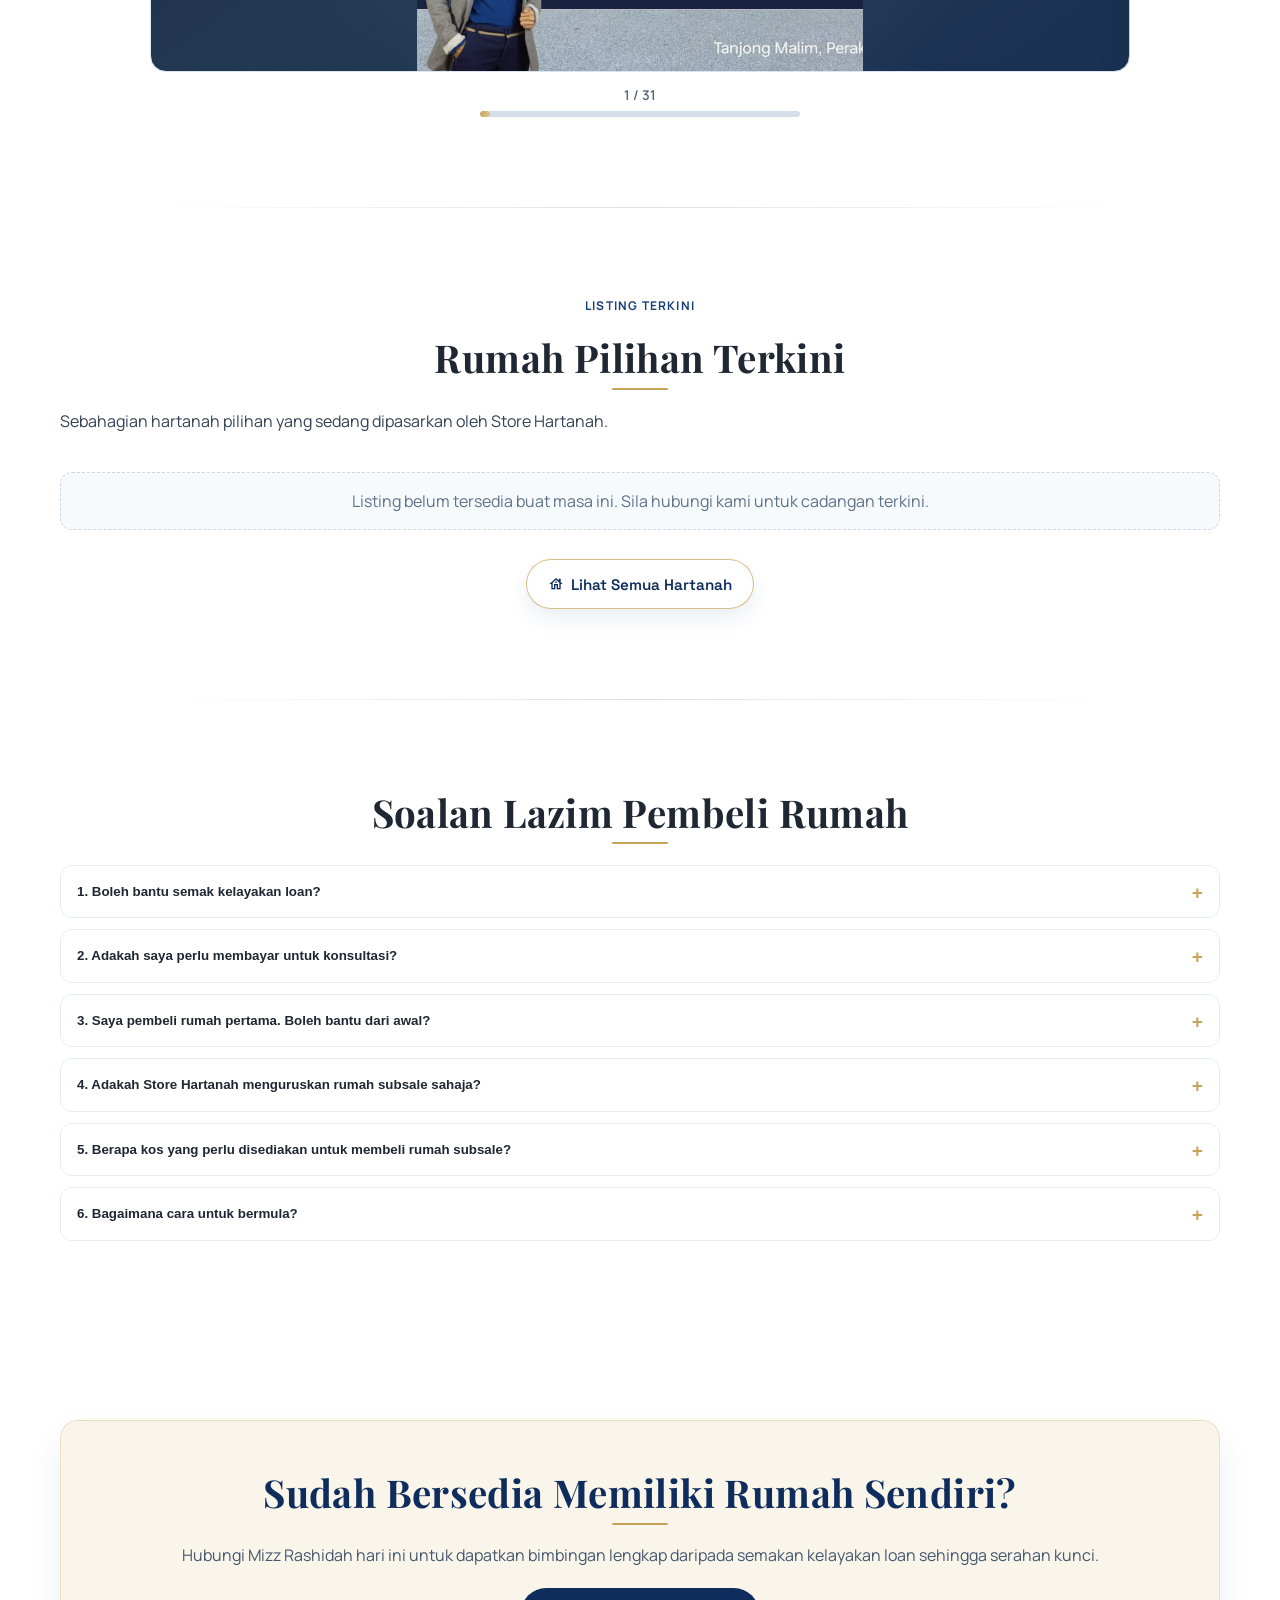
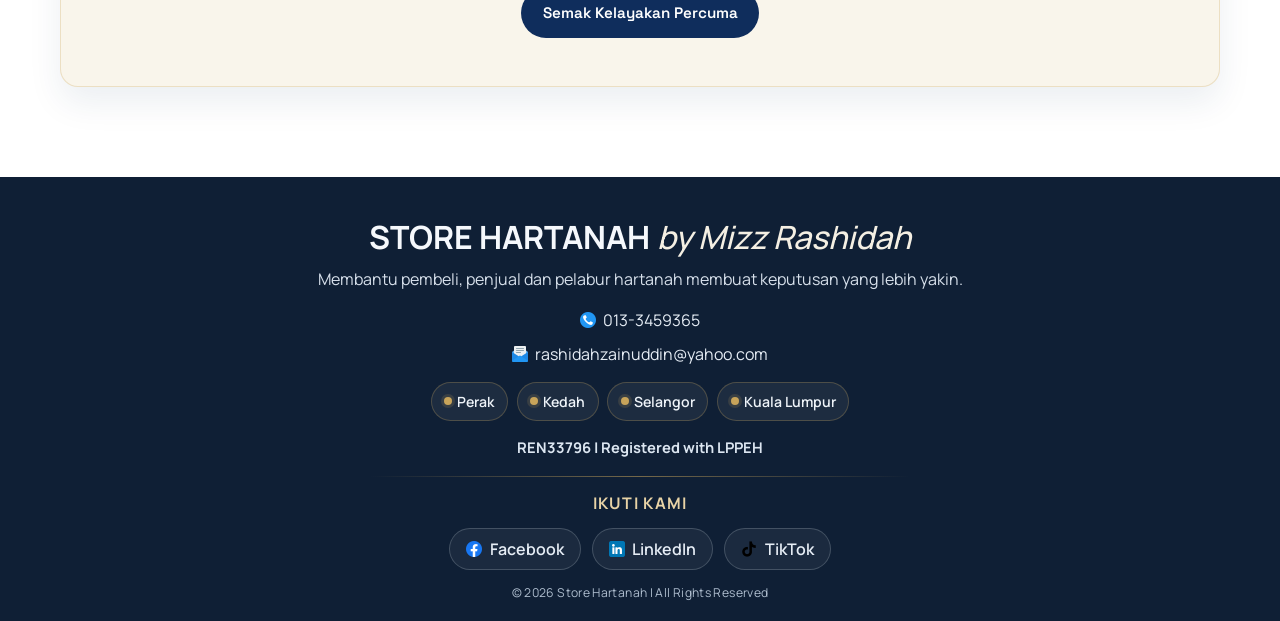
==== commit 1696596f: "update" ====
--- a/index.html
+++ b/index.html
@@ -497,7 +497,10 @@
             Listing belum tersedia buat masa ini. Sila hubungi kami untuk cadangan terkini.
           </p>
           <div class="listing-actions">
-            <a class="btn btn-secondary" href="listing.html">Lihat Semua Hartanah</a>
+            <a class="btn btn-secondary listing-more-btn" href="listing.html"
+              ><span class="material-symbols-outlined" aria-hidden="true">house</span>Lihat Semua
+              Hartanah</a
+            >
           </div>
         </div>
       </section>
--- a/styles.css
+++ b/styles.css
@@ -1349,6 +1349,26 @@
   flex-wrap: wrap;
   gap: 0.7rem;
   justify-content: center;
+}
+
+.listing-more-btn {
+  border-color: rgba(200, 164, 90, 0.72);
+  background: #ffffff;
+  color: var(--navy);
+  box-shadow: 0 10px 20px rgba(15, 45, 92, 0.08);
+  gap: 0.45rem;
+}
+
+.listing-more-btn .material-symbols-outlined {
+  font-size: 1rem;
+  color: var(--navy);
+}
+
+.listing-more-btn:hover,
+.listing-more-btn:focus-visible {
+  border-color: var(--gold);
+  background: #fffdf8;
+  color: var(--navy);
 }
 
 .listing-empty {
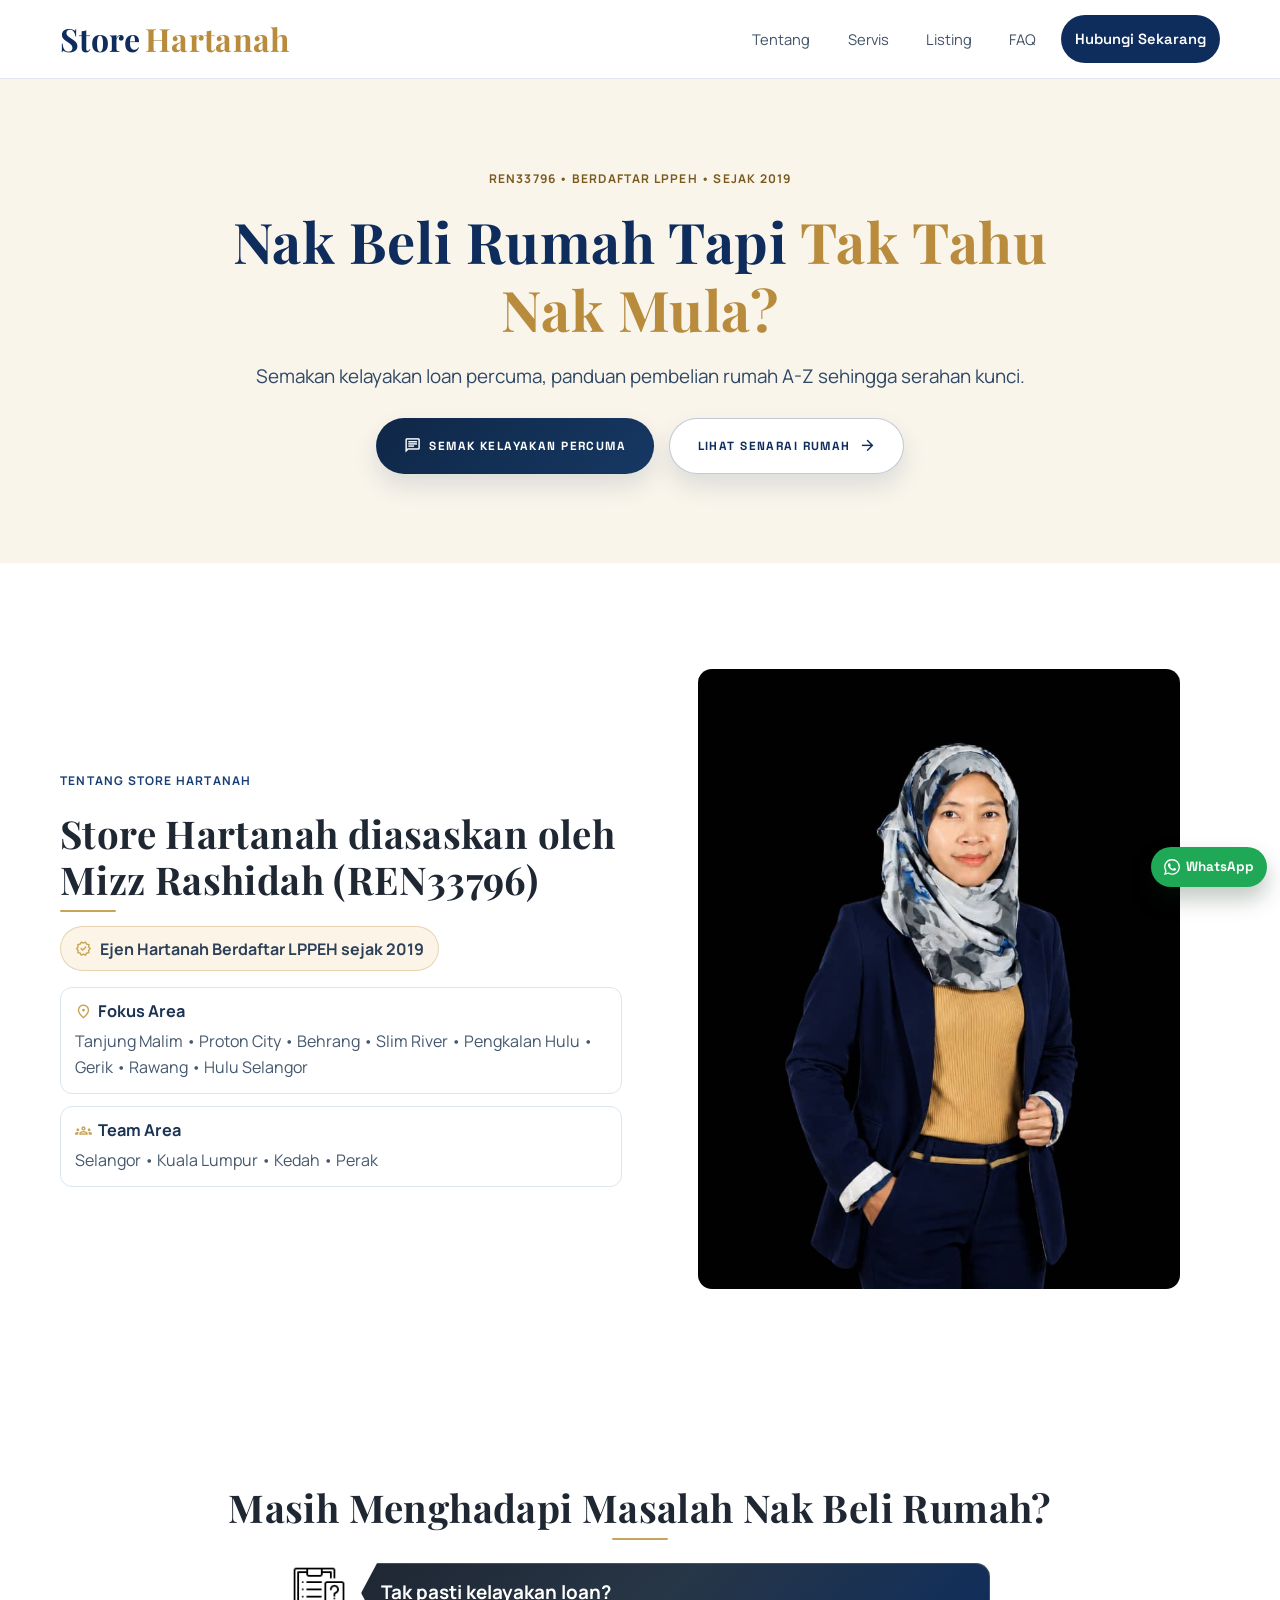
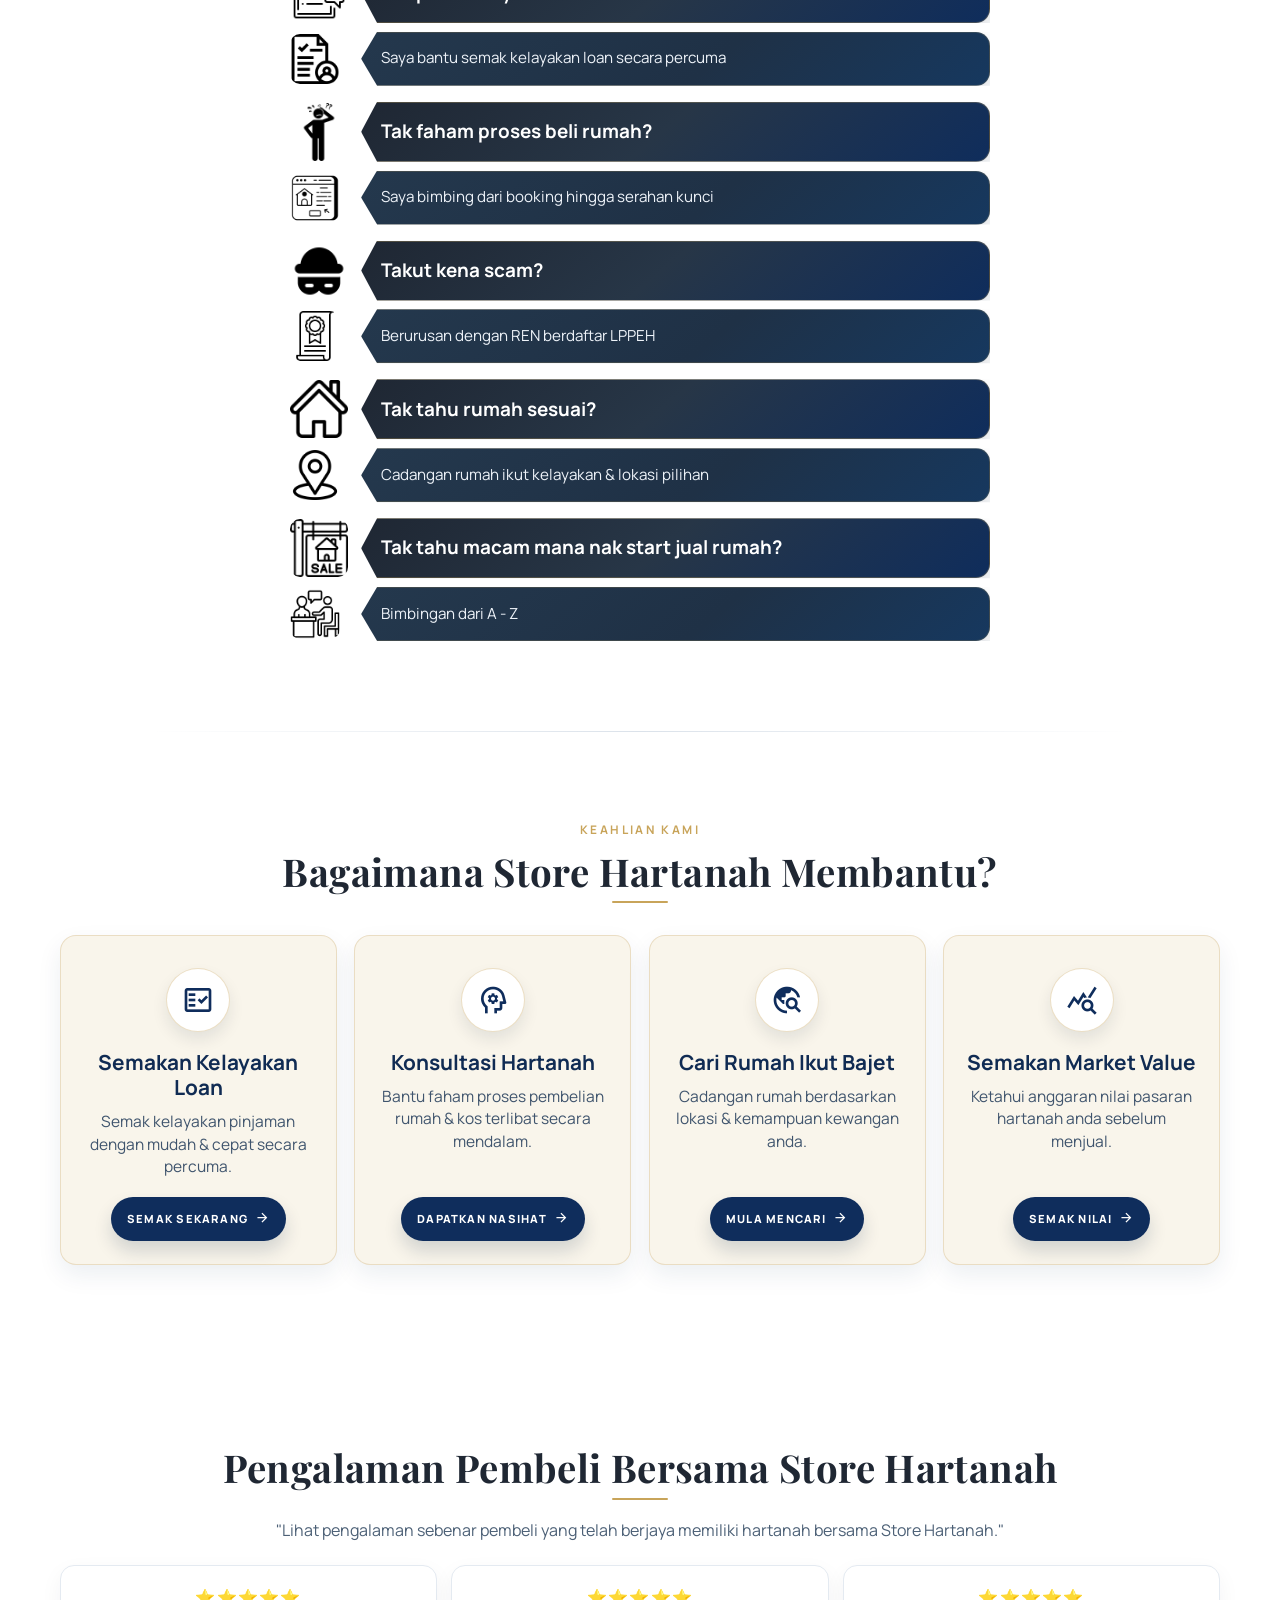
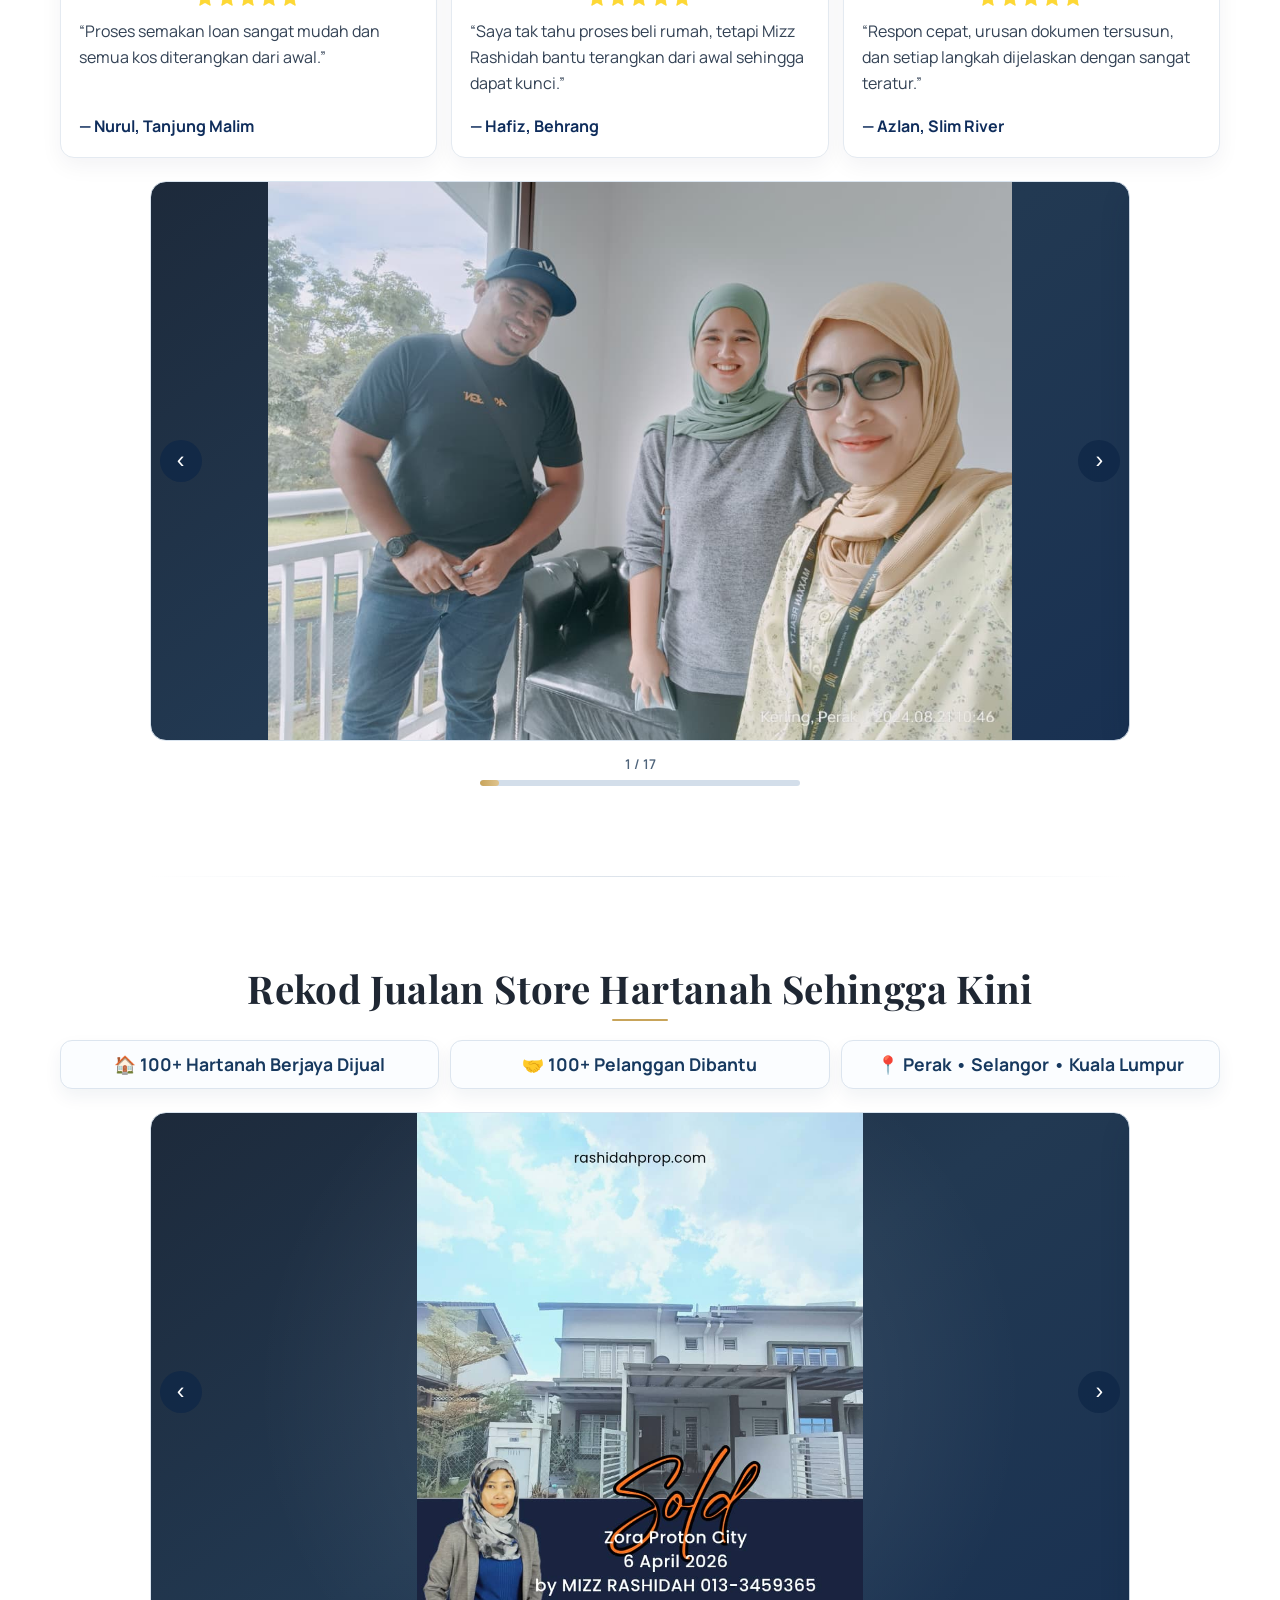
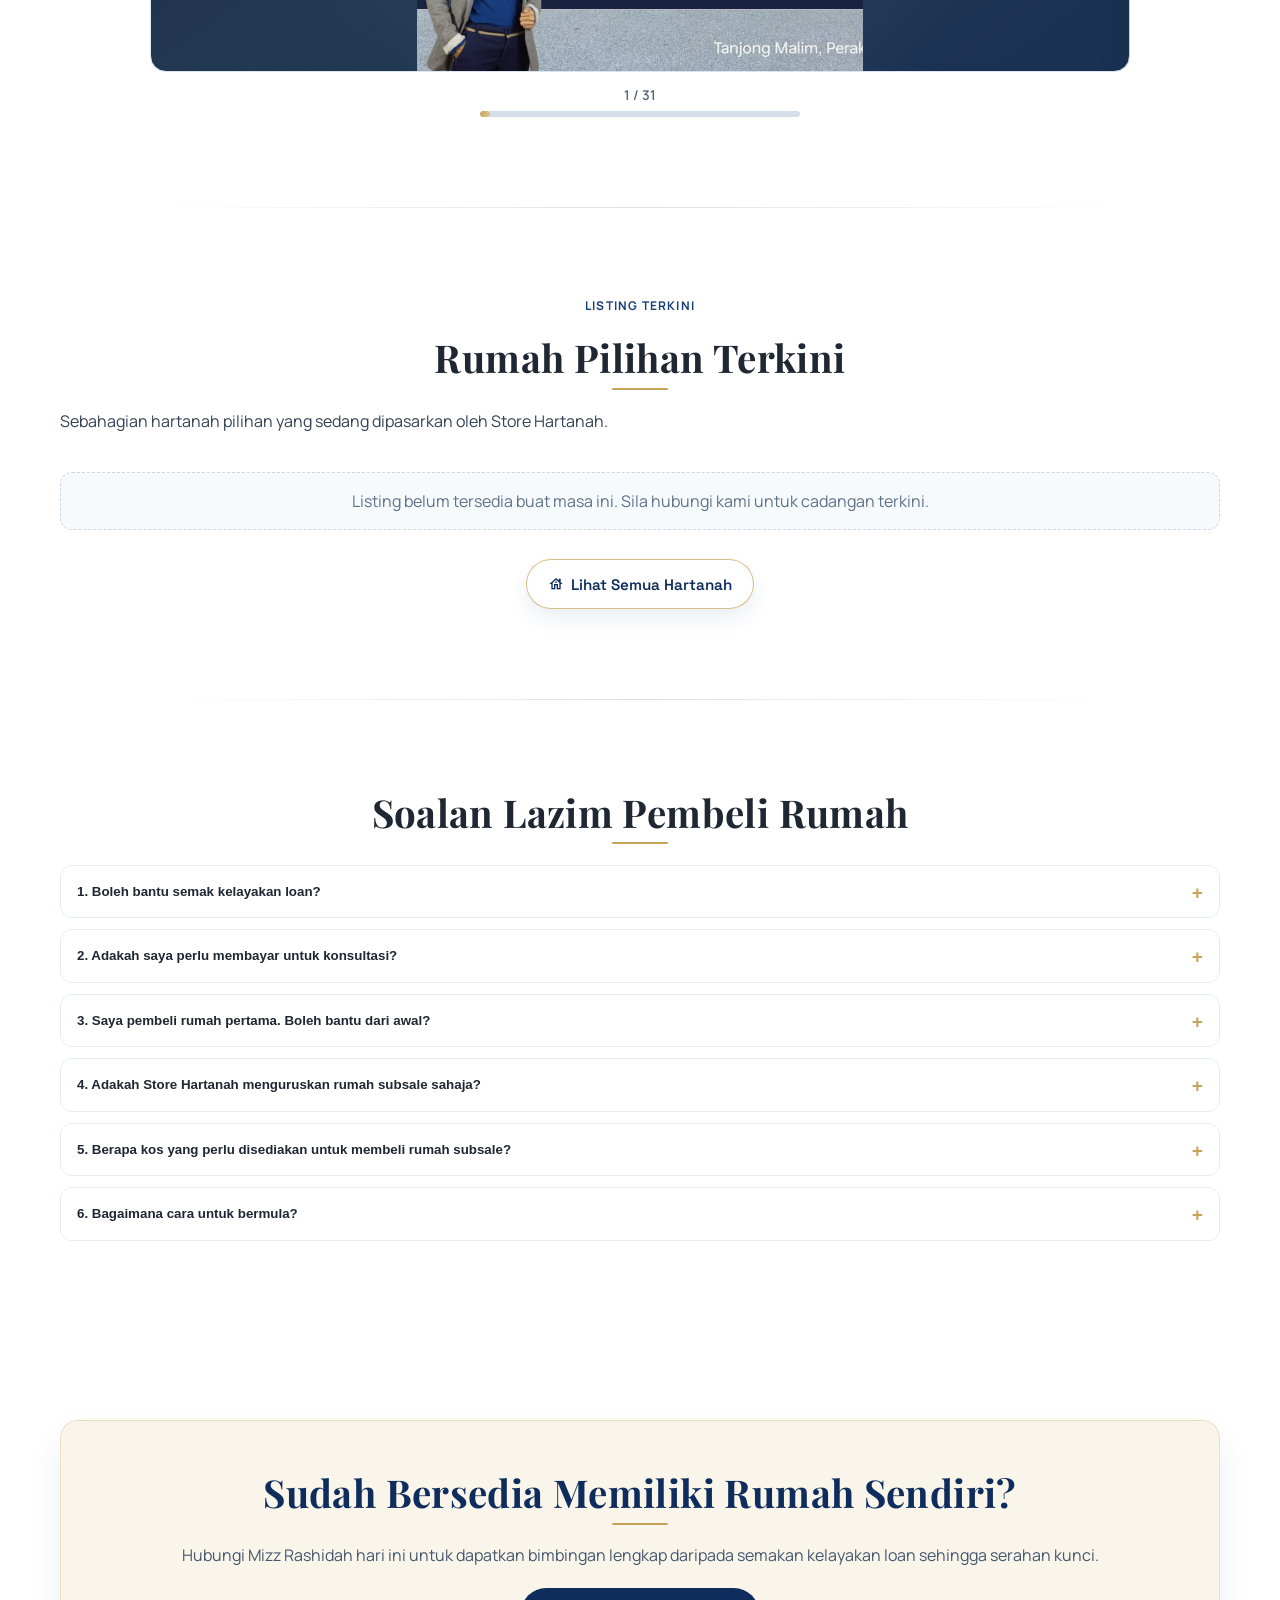
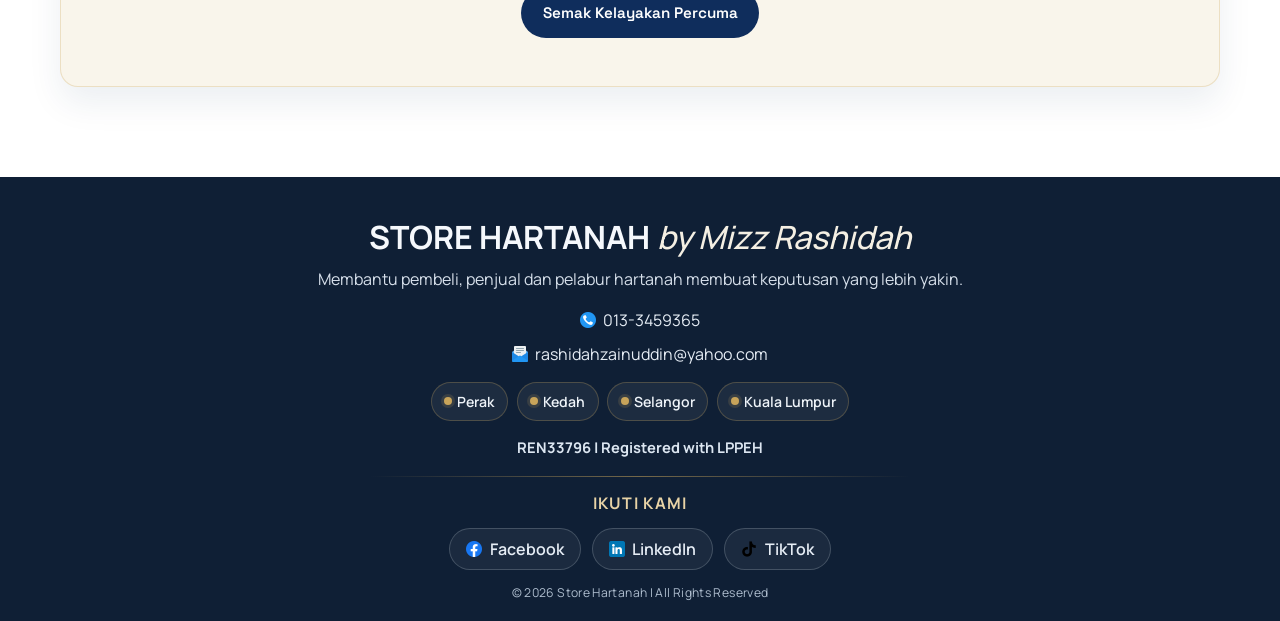
==== commit 0fc61d6d: "update" ====
--- a/index.html
+++ b/index.html
@@ -237,7 +237,7 @@
                   height="96"
                   loading="lazy"
                 />
-                <h3>Tak pasti kelayakan loan</h3>
+                <h3>Tak pasti kelayakan loan?</h3>
               </div>
               <div class="problem-row problem-row-sub">
                 <img
@@ -261,7 +261,7 @@
                   height="96"
                   loading="lazy"
                 />
-                <h3>Tak faham proses beli rumah</h3>
+                <h3>Tak faham proses beli rumah?</h3>
               </div>
               <div class="problem-row problem-row-sub">
                 <img
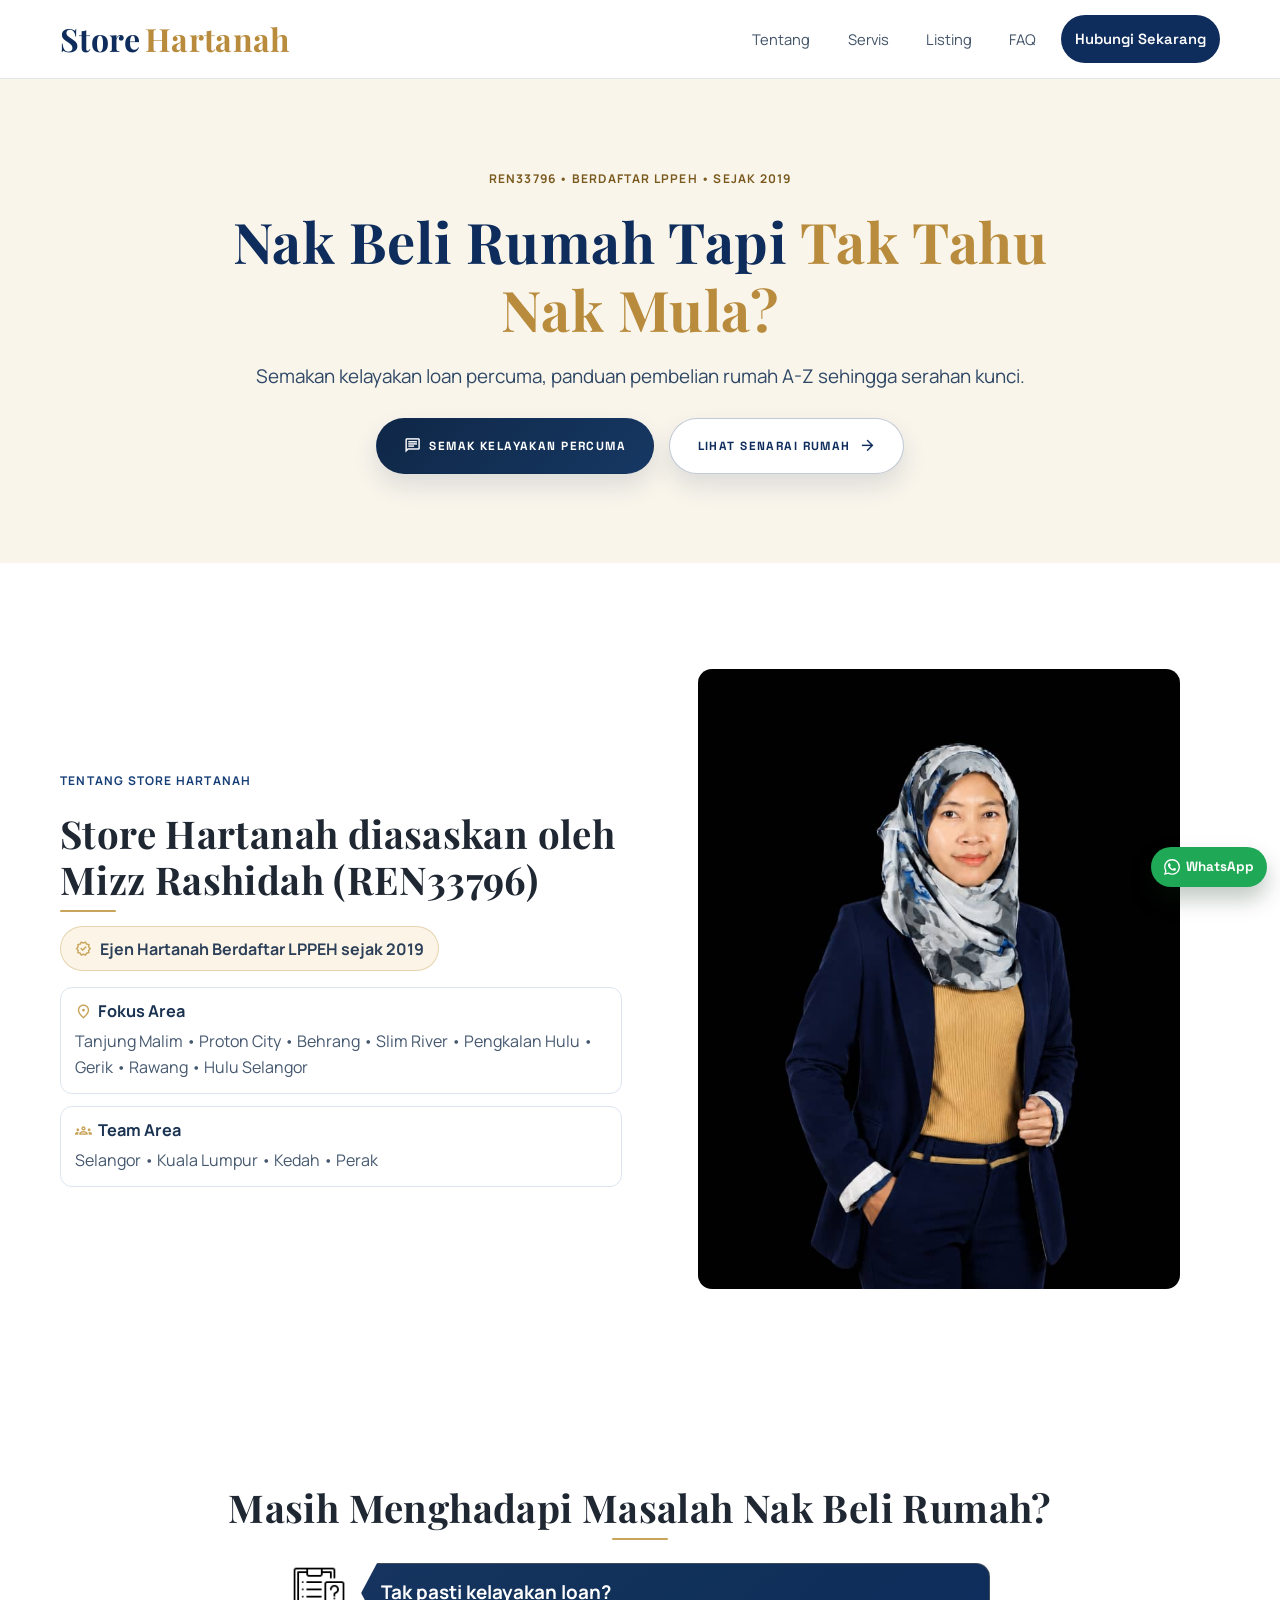
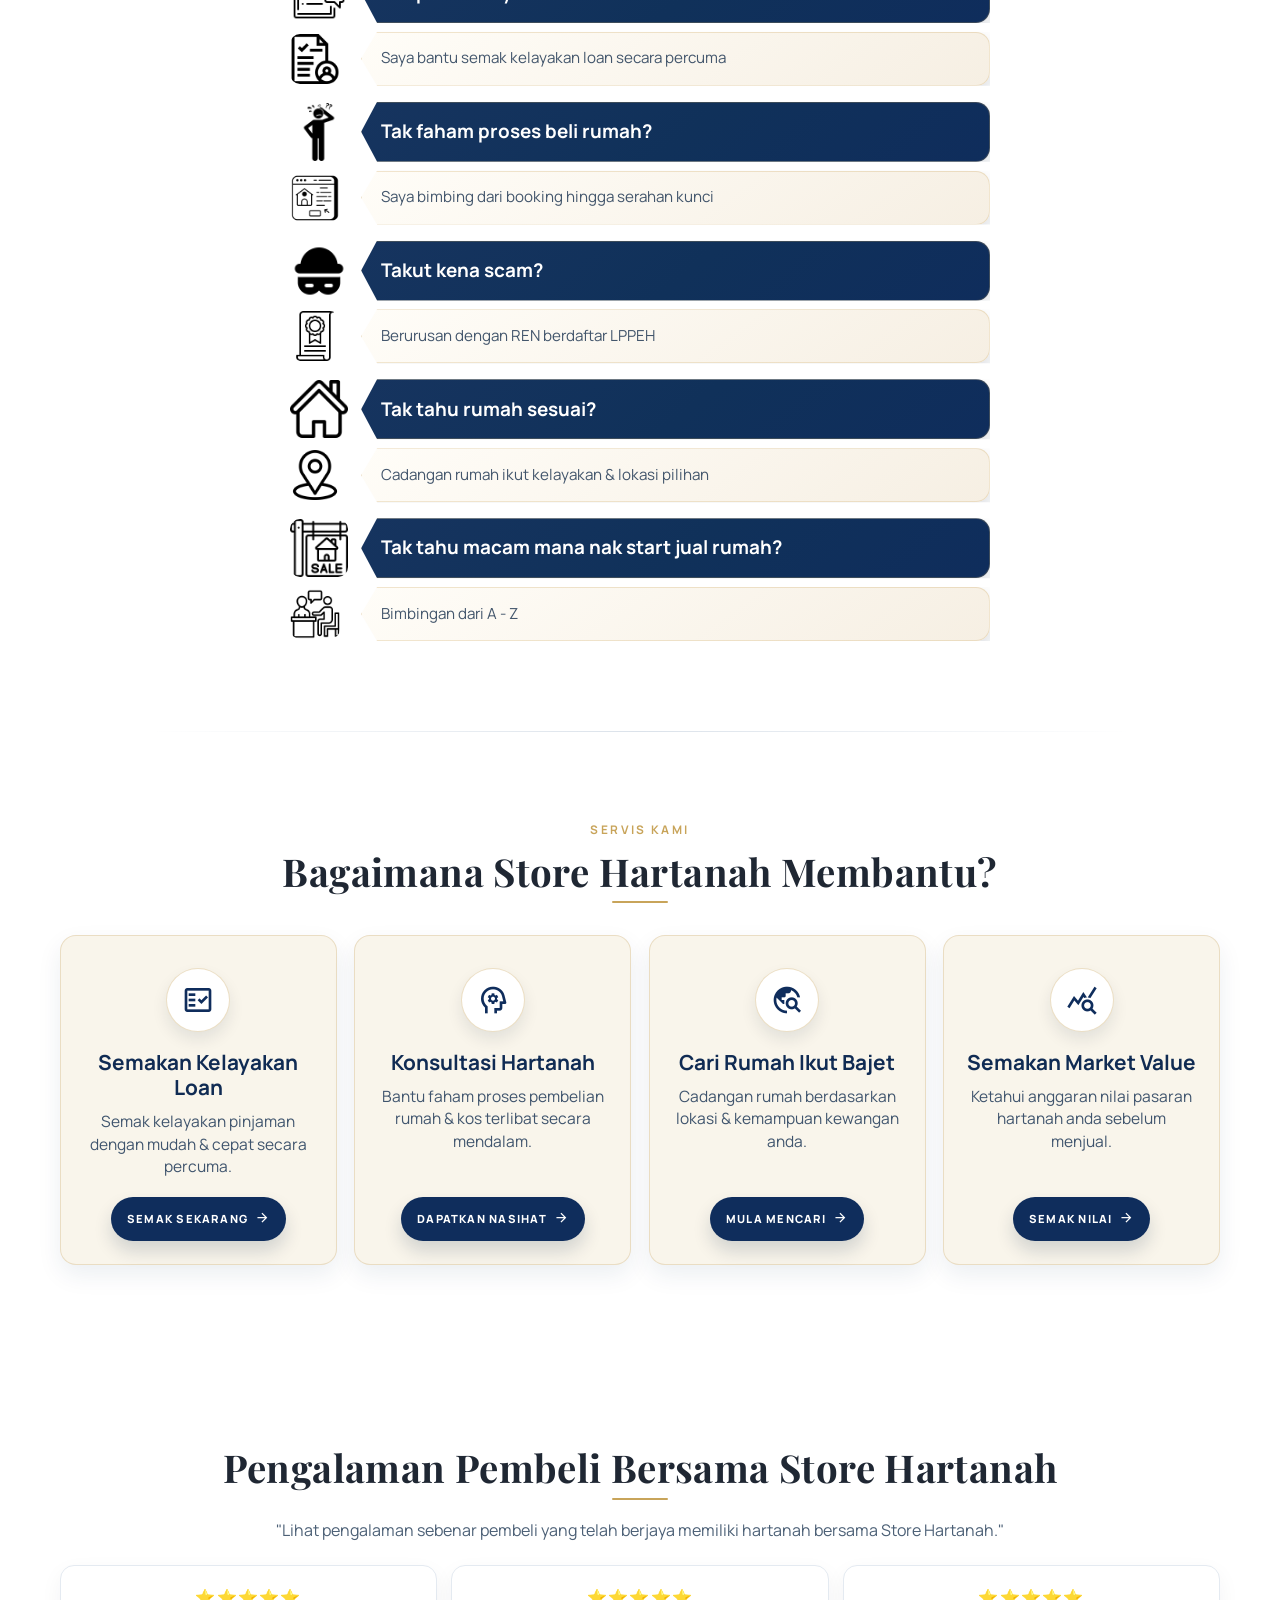
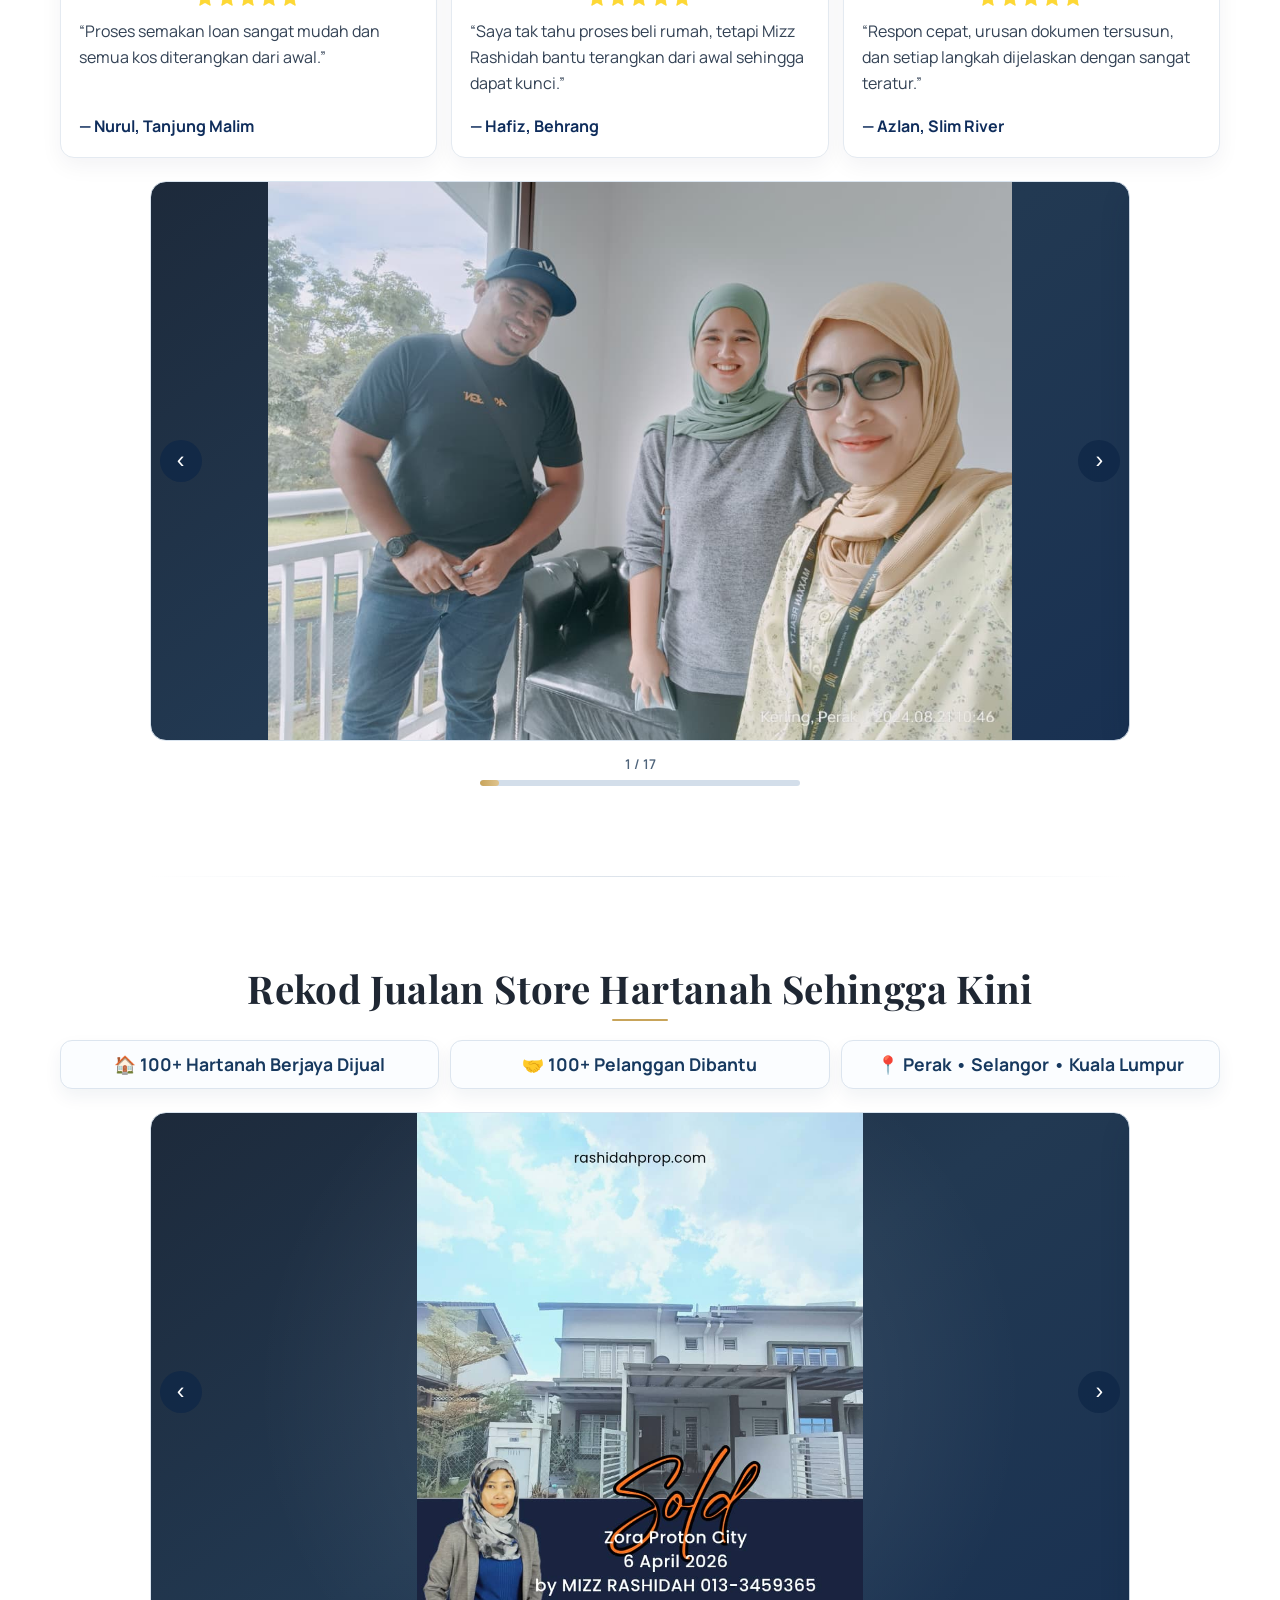
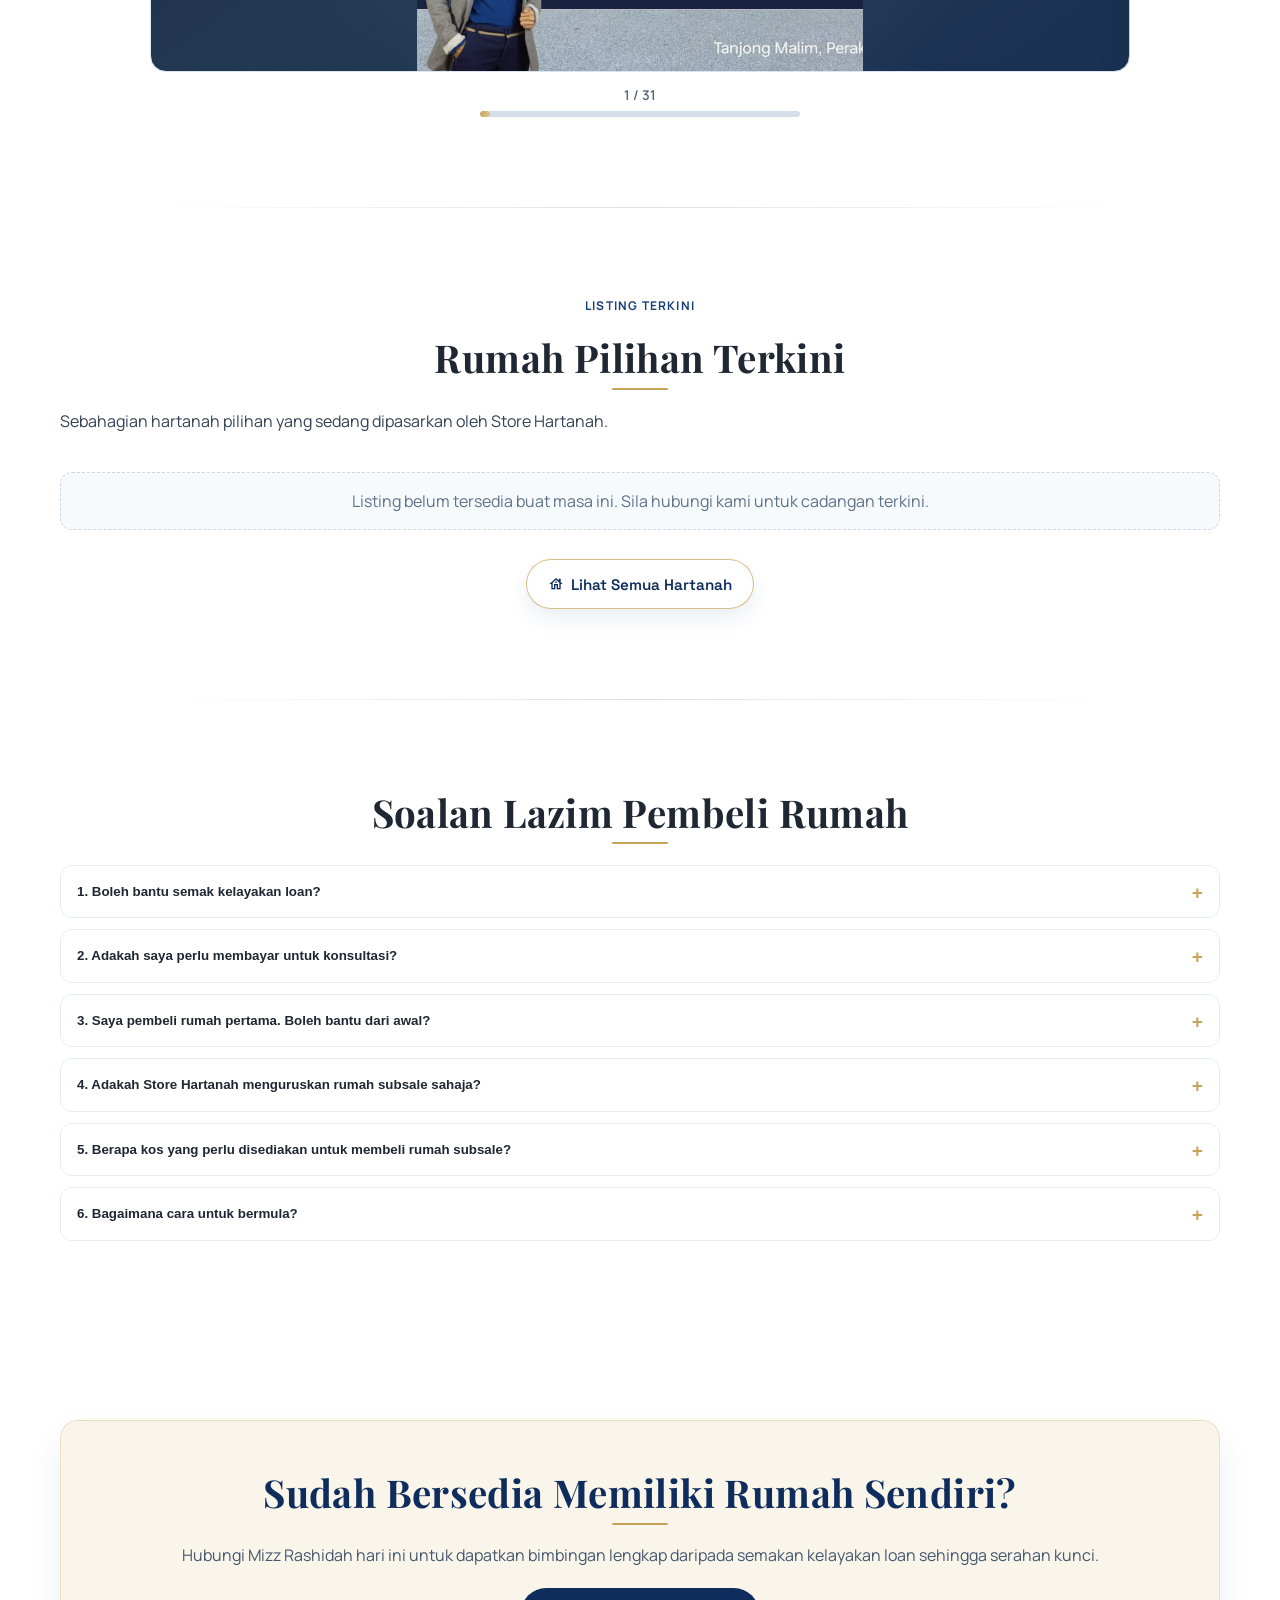
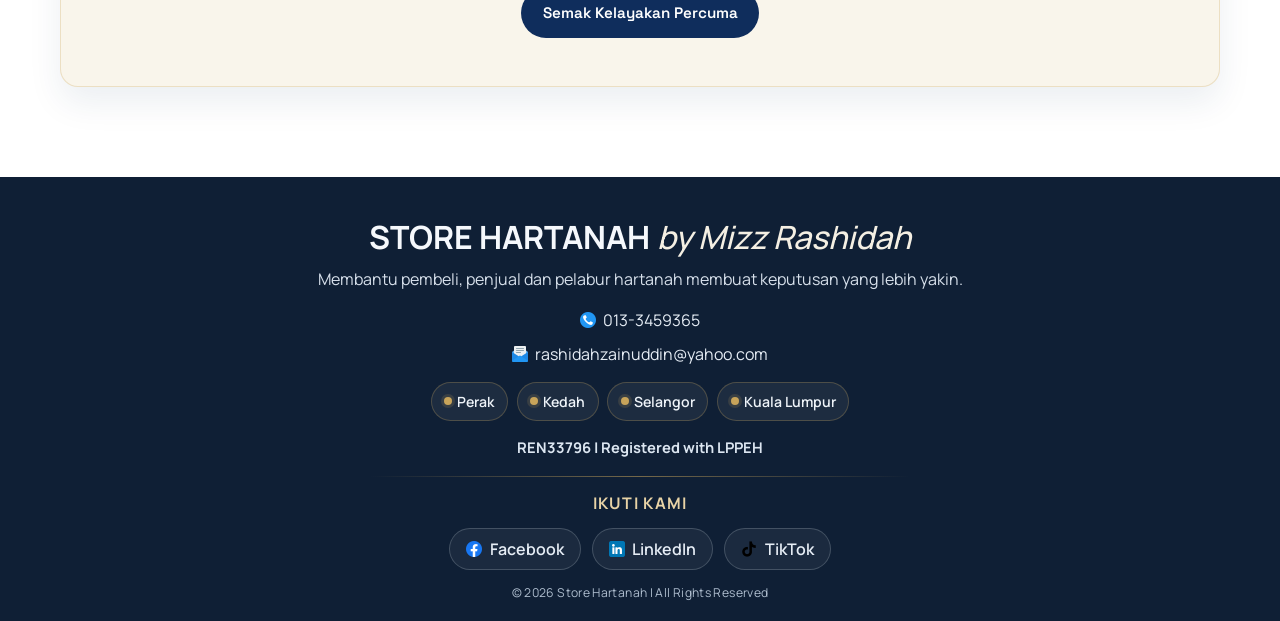
==== commit 22360d22: "update" ====
--- a/index.html
+++ b/index.html
@@ -354,7 +354,7 @@
       <section class="services services-modern section section-divider" id="services">
         <div class="container reveal">
           <div class="services-intro">
-            <p class="services-kicker">Keahlian Kami</p>
+            <p class="services-kicker">Servis Kami</p>
             <h2 class="center-heading">Bagaimana Store Hartanah Membantu?</h2>
           </div>
           <div class="services-grid">
--- a/styles.css
+++ b/styles.css
@@ -739,12 +739,19 @@
   border: 1px solid rgba(200, 164, 90, 0.28);
 }
 
+.problem-row-head h3 {
+  background: linear-gradient(140deg, #16345f 0%, #10315a 52%, #0f2d5c 100%);
+  color: #ffffff;
+  border-color: rgba(200, 164, 90, 0.24);
+}
+
 .problem-row-sub p {
   min-height: 54px;
   padding-top: 0.66rem;
   padding-bottom: 0.66rem;
-  background: linear-gradient(140deg, #24384d 0%, #1f3146 56%, #16385f 100%);
-  border-color: rgba(200, 164, 90, 0.18);
+  background: linear-gradient(145deg, #fffdf8 0%, #f6efe3 100%);
+  color: #43566c;
+  border-color: rgba(200, 164, 90, 0.26);
 }
 
 .problem-item:hover .problem-row h3,
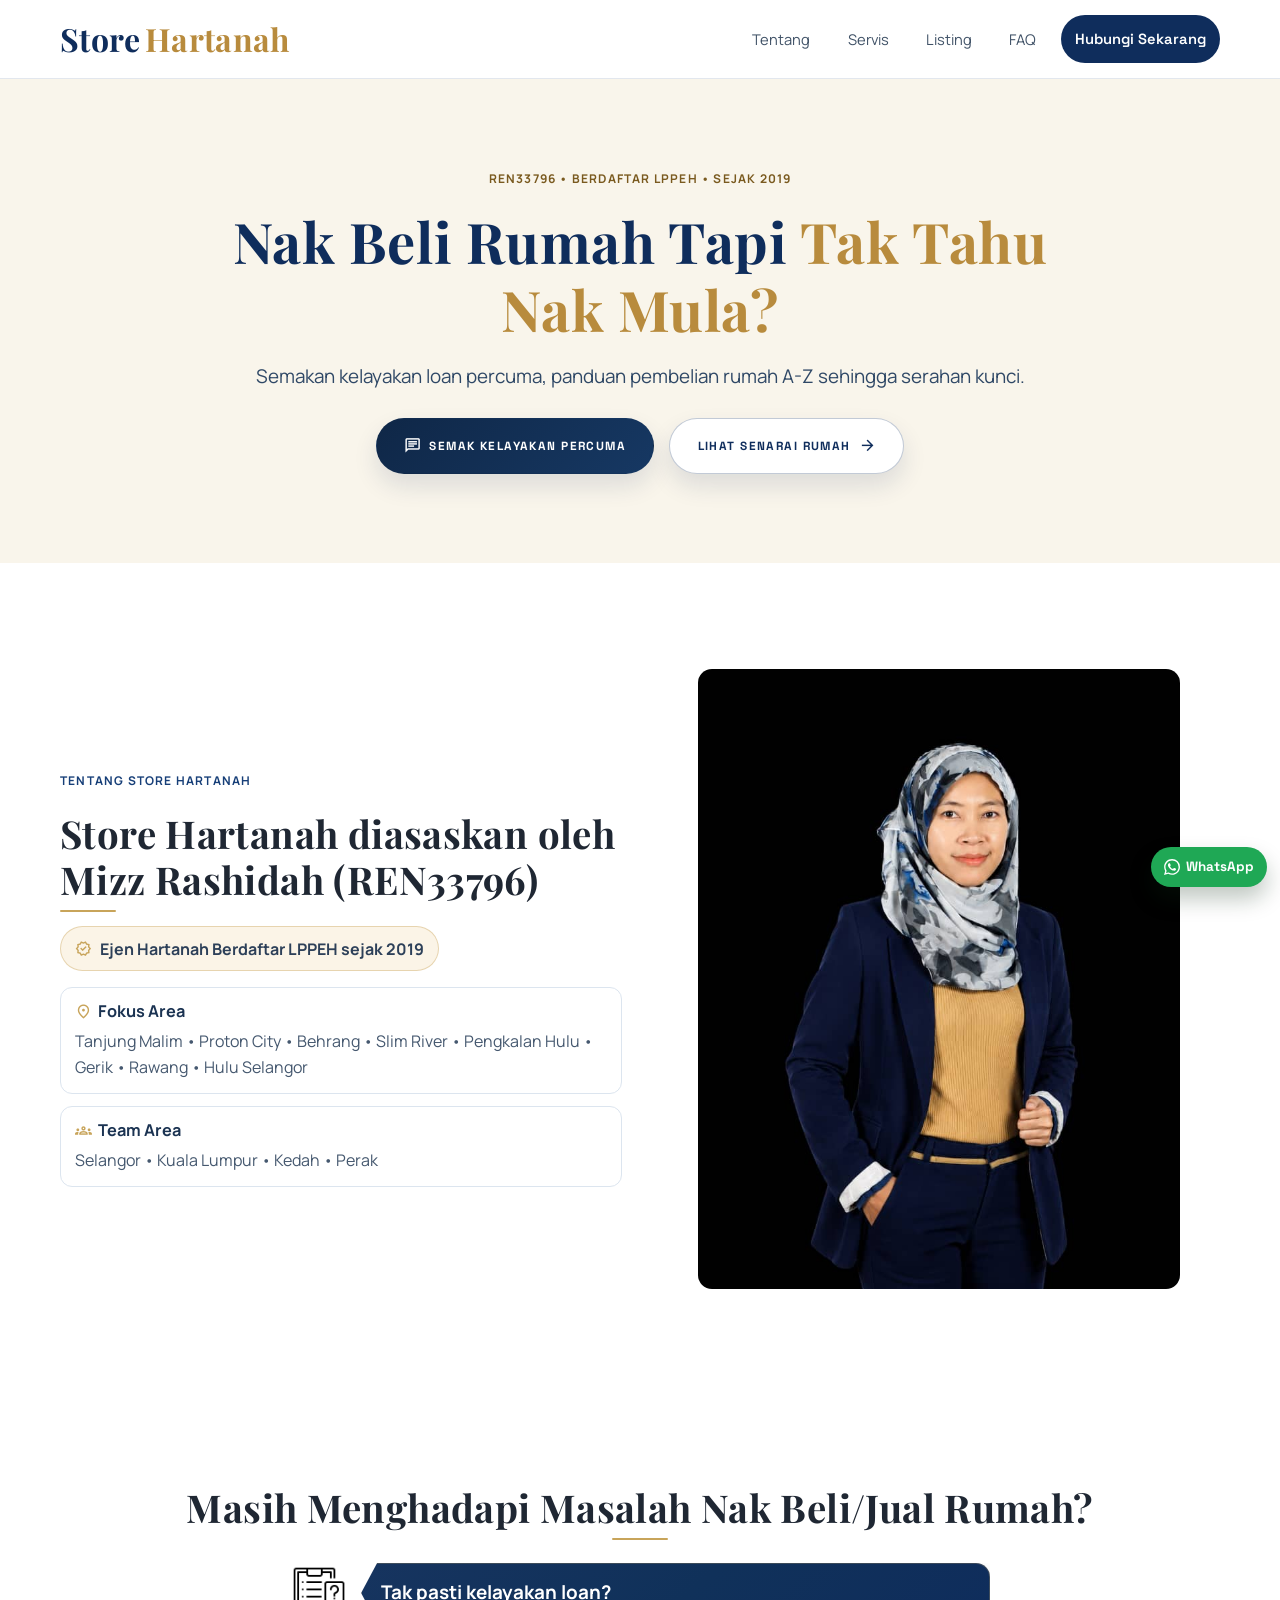
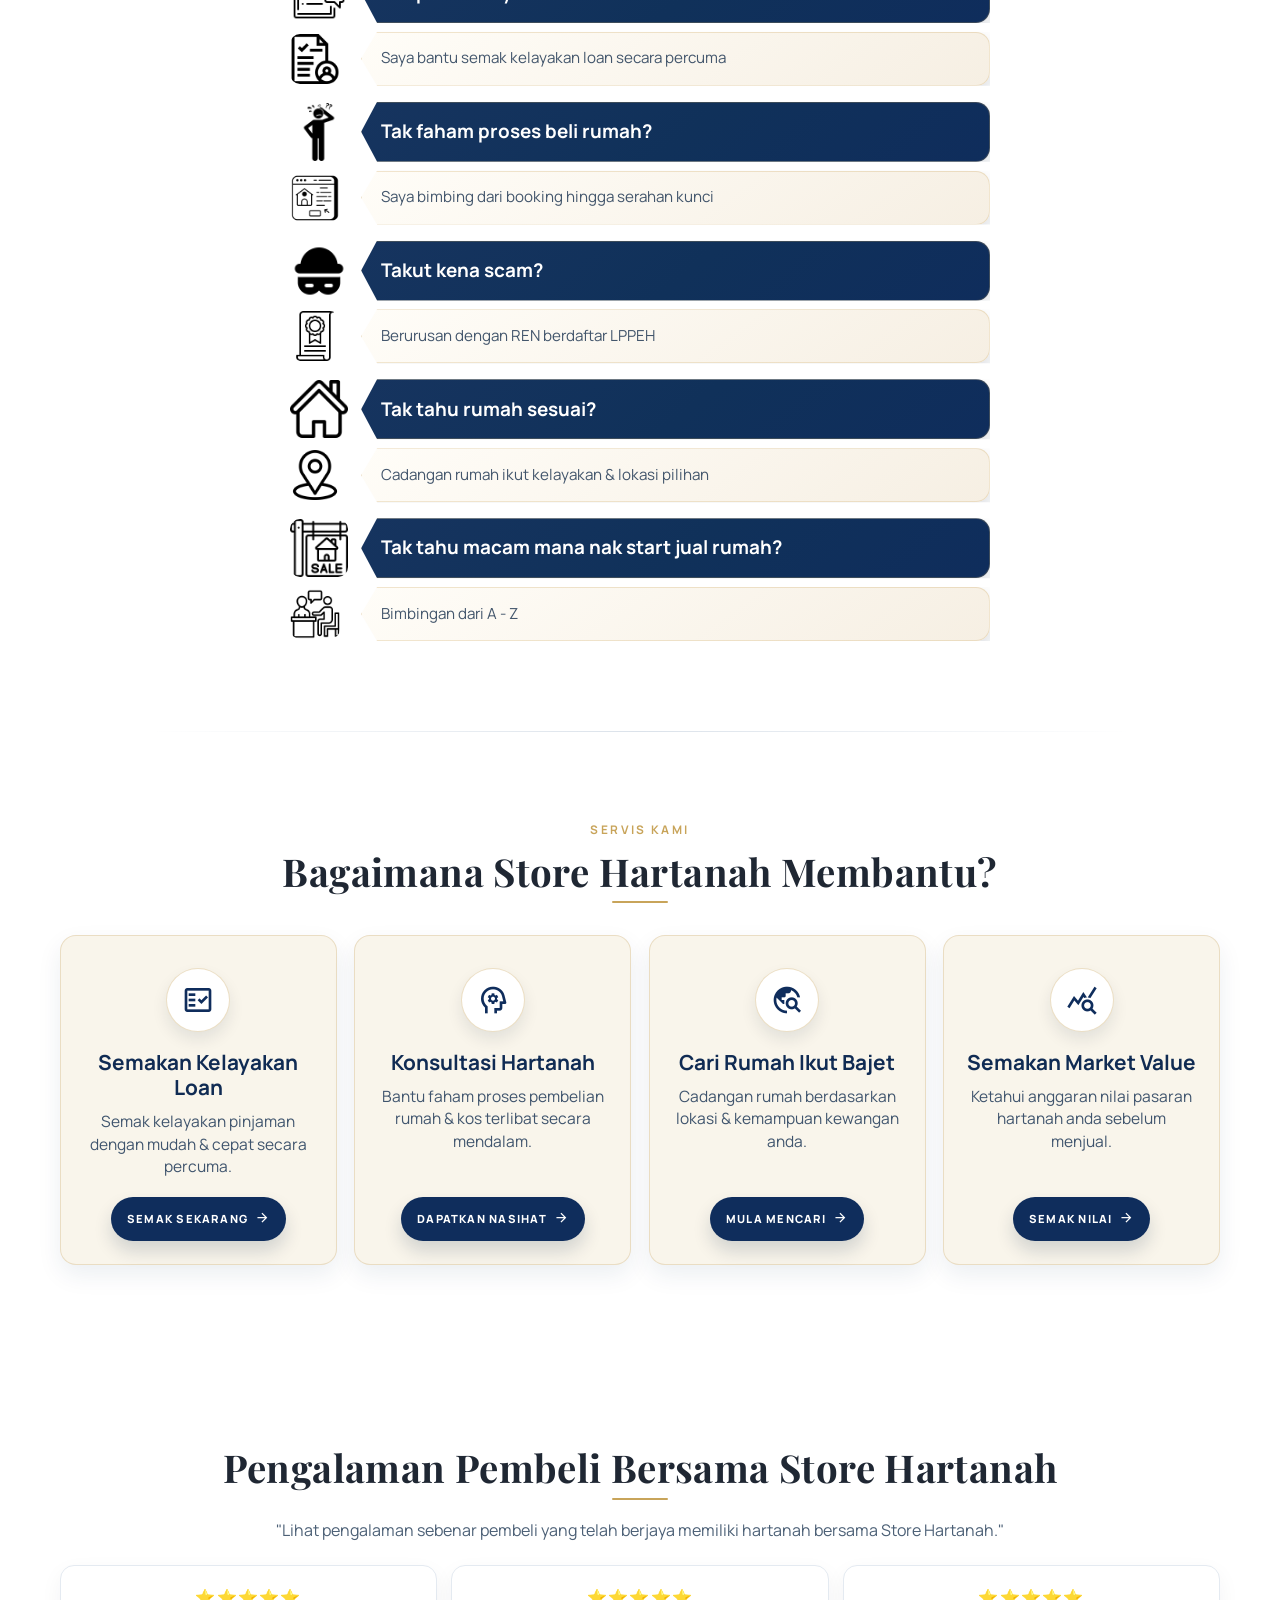
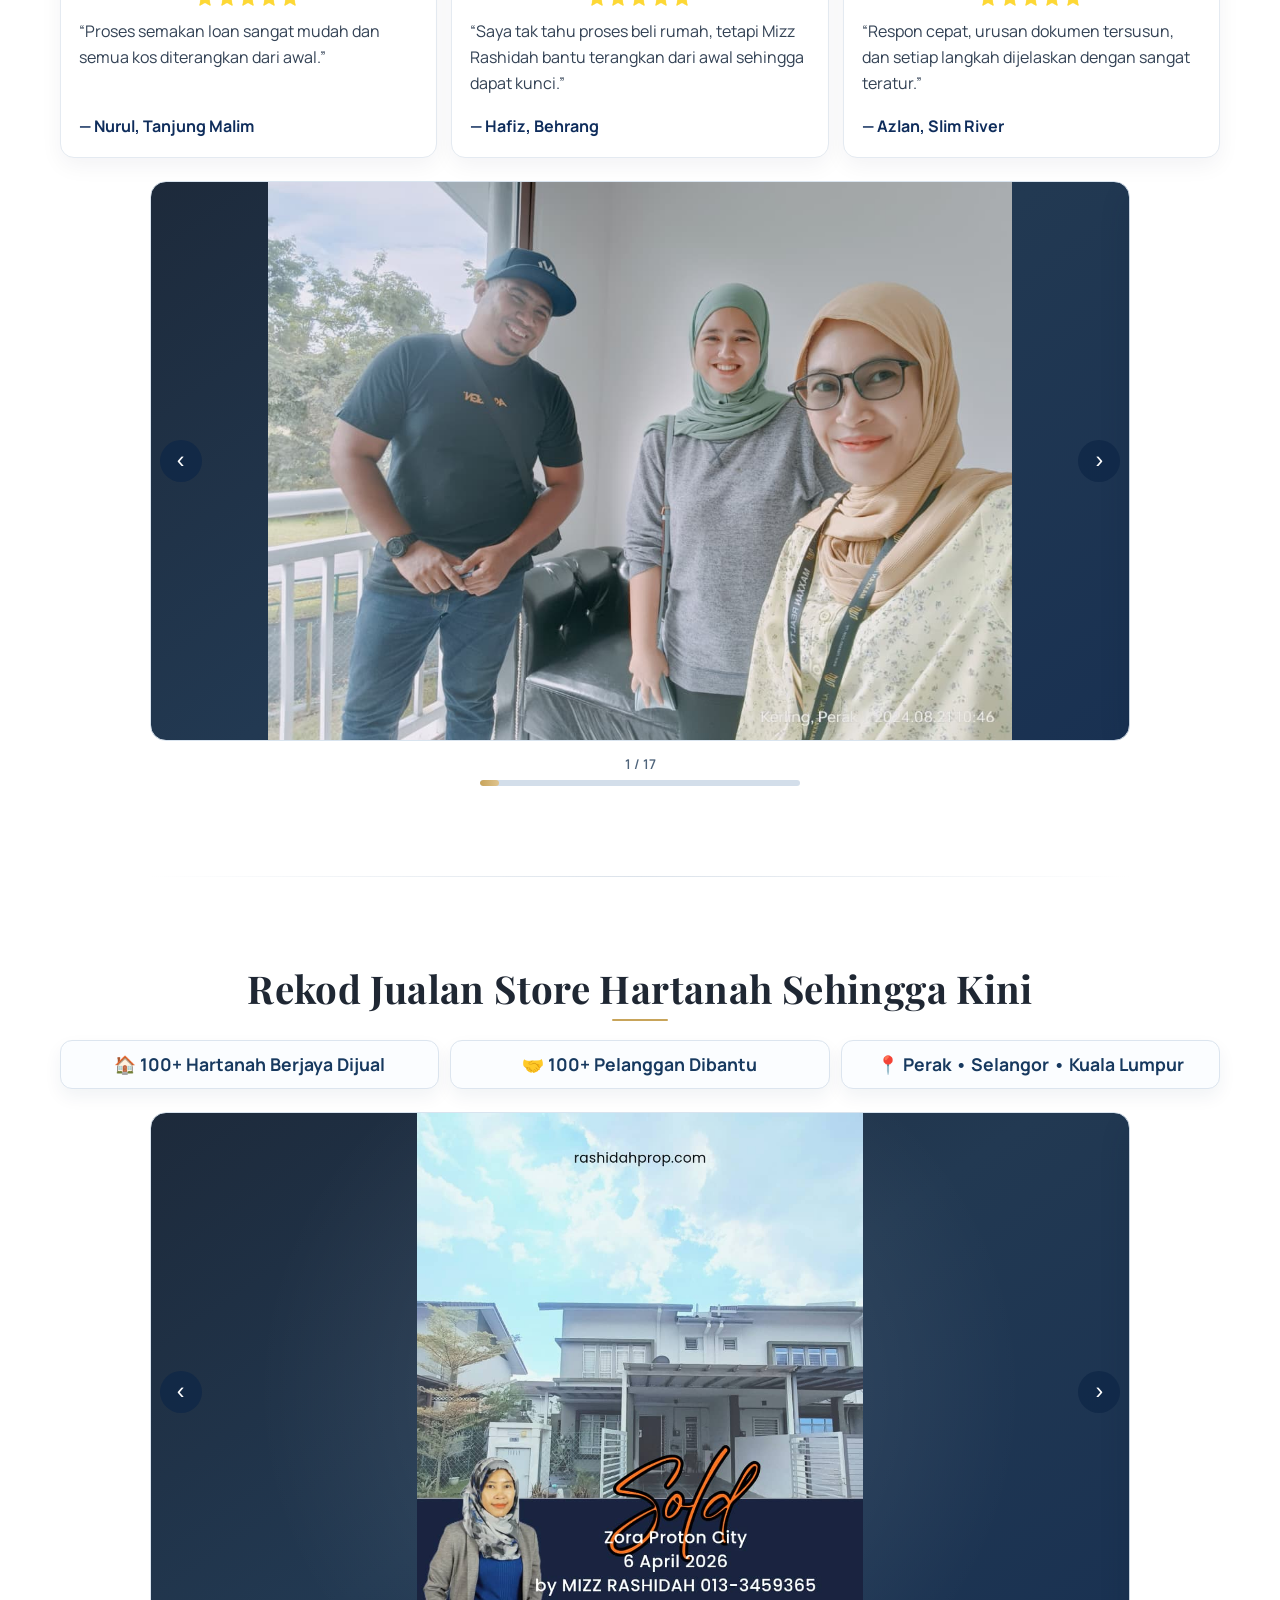
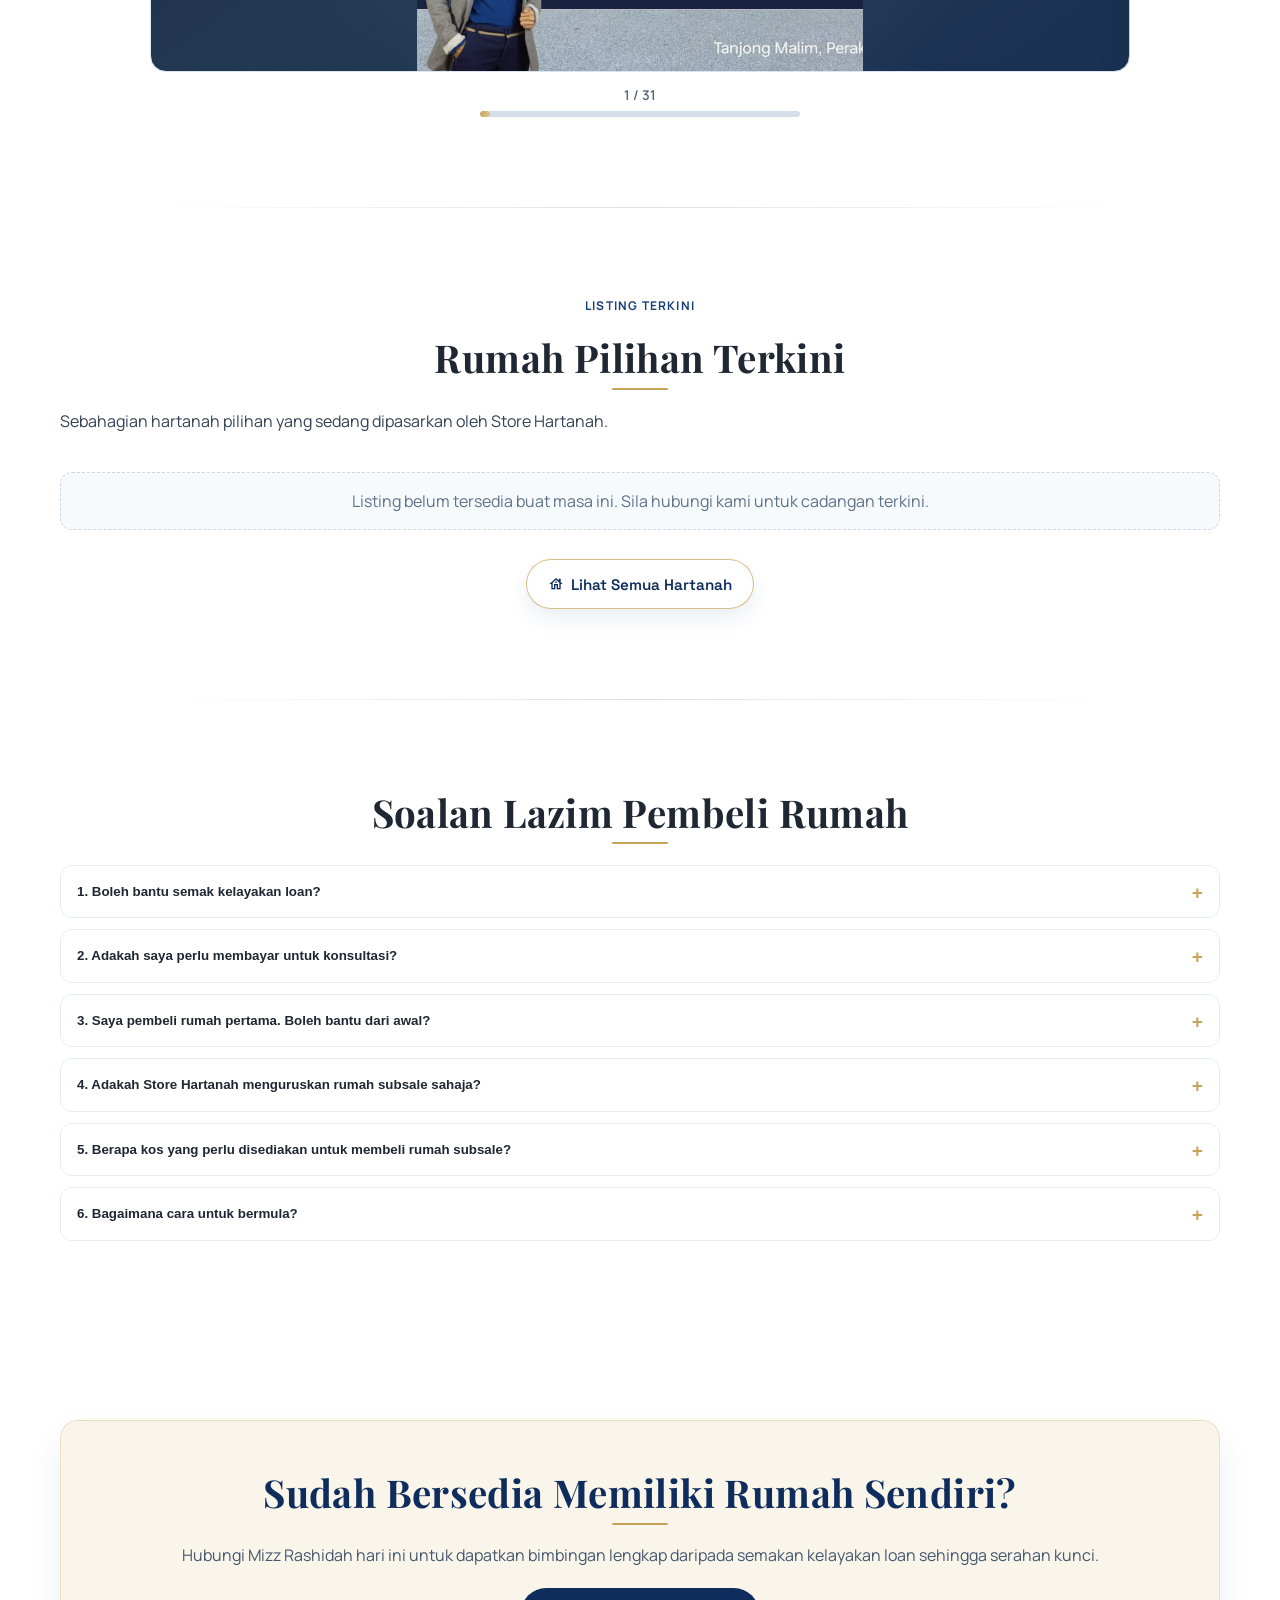
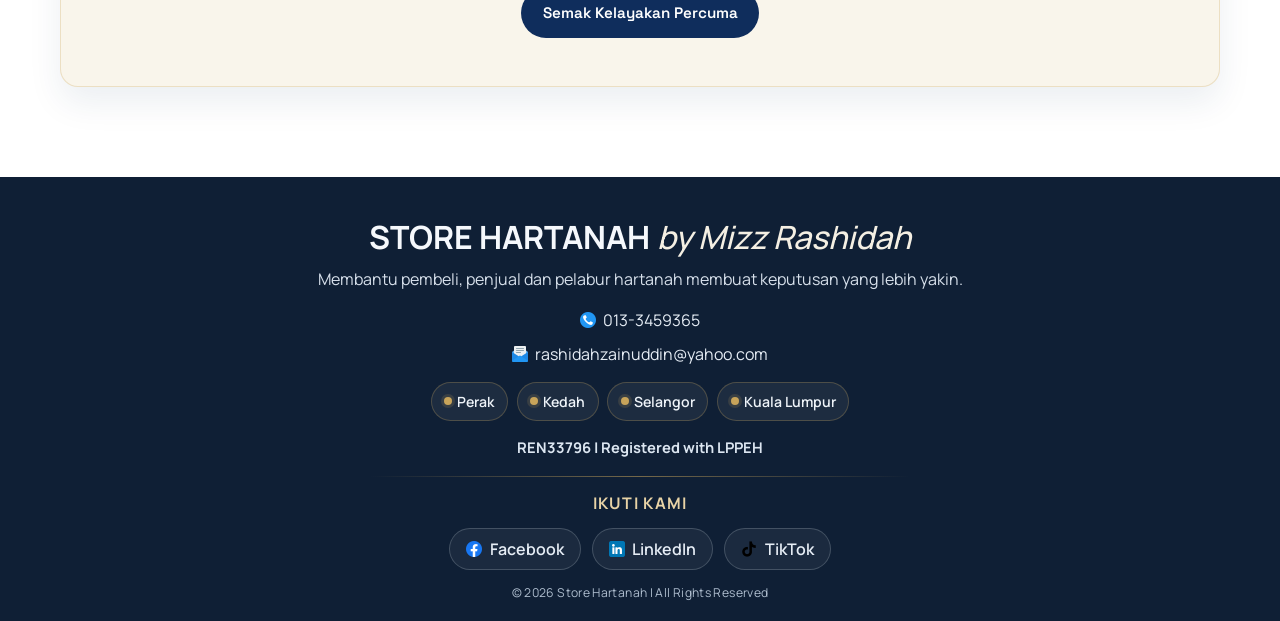
==== commit b2398ba7: "update" ====
--- a/index.html
+++ b/index.html
@@ -225,7 +225,7 @@
 
       <section class="problem section" id="problem">
         <div class="container reveal">
-          <h2 class="center-heading">Masih Menghadapi Masalah Nak Beli Rumah?</h2>
+          <h2 class="center-heading">Masih Menghadapi Masalah Nak Beli/Jual Rumah?</h2>
           <div class="problem-grid">
             <article class="problem-item">
               <div class="problem-row problem-row-head">
